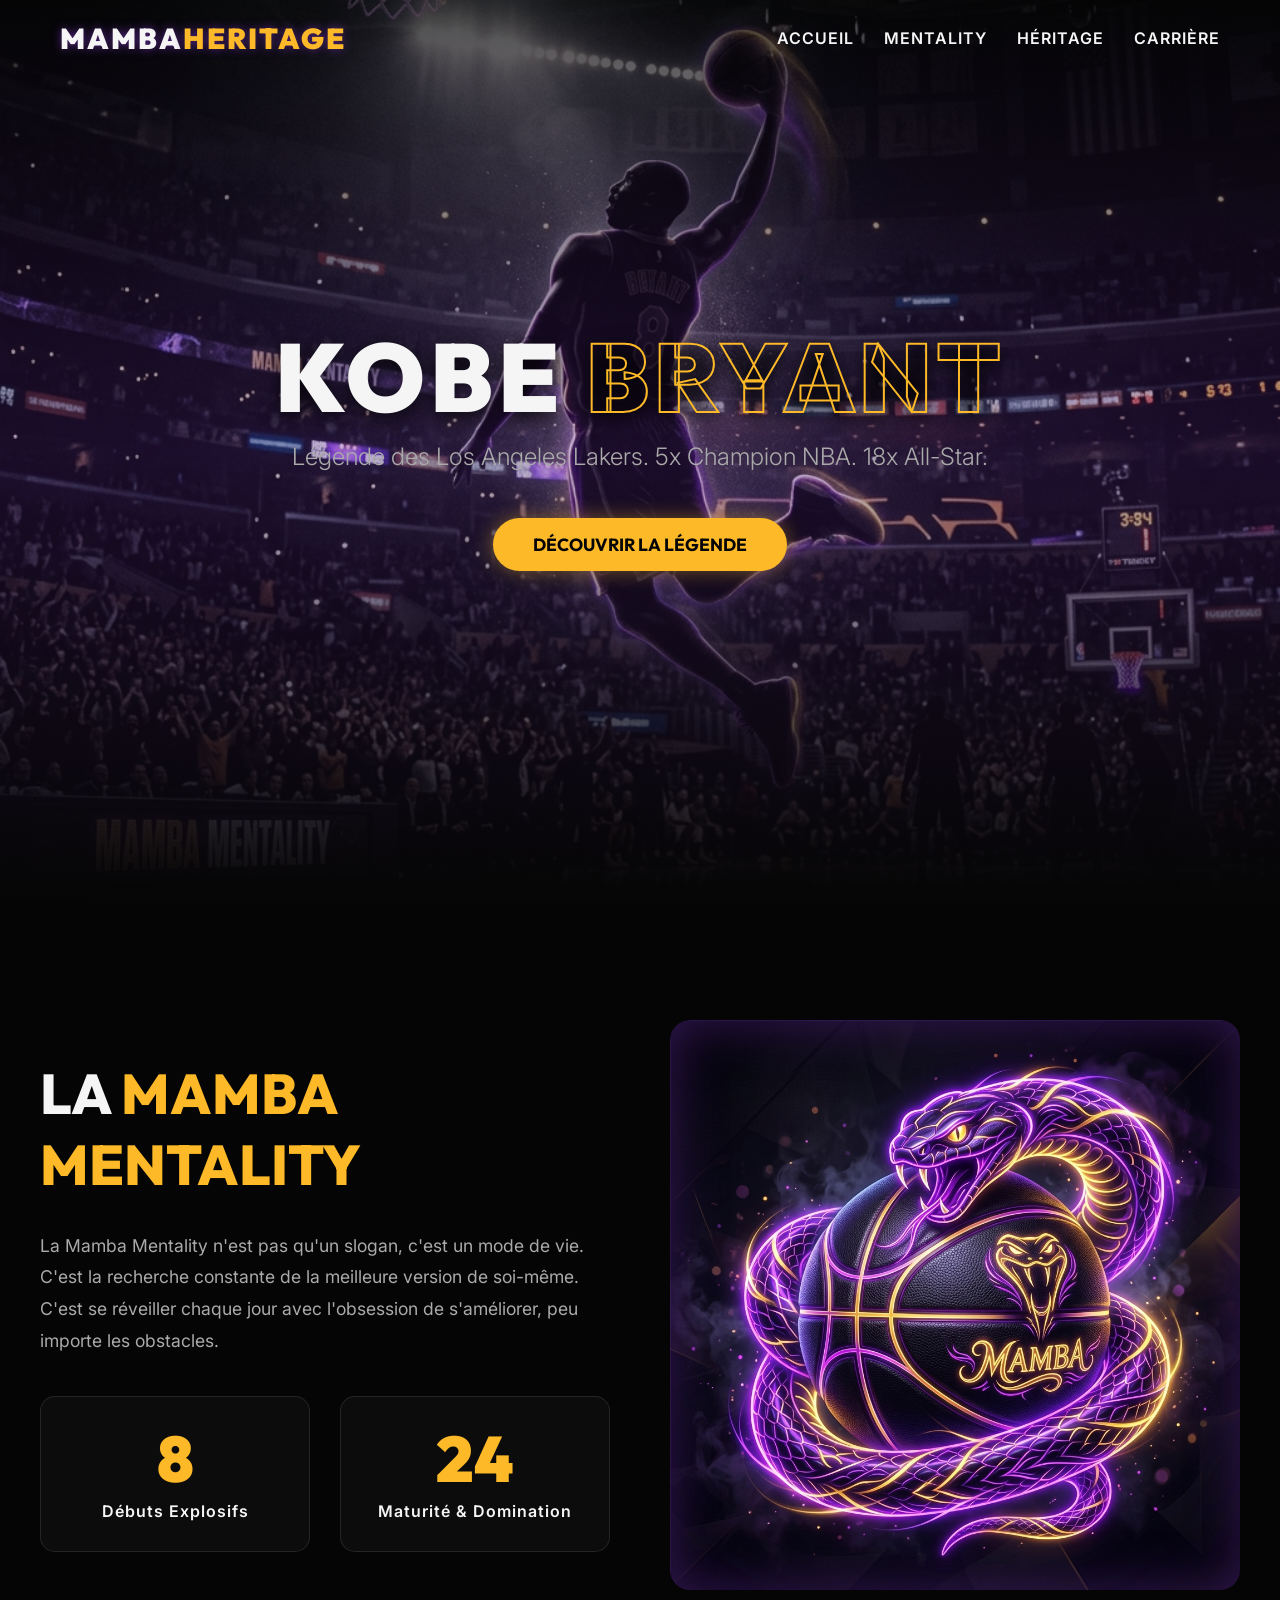
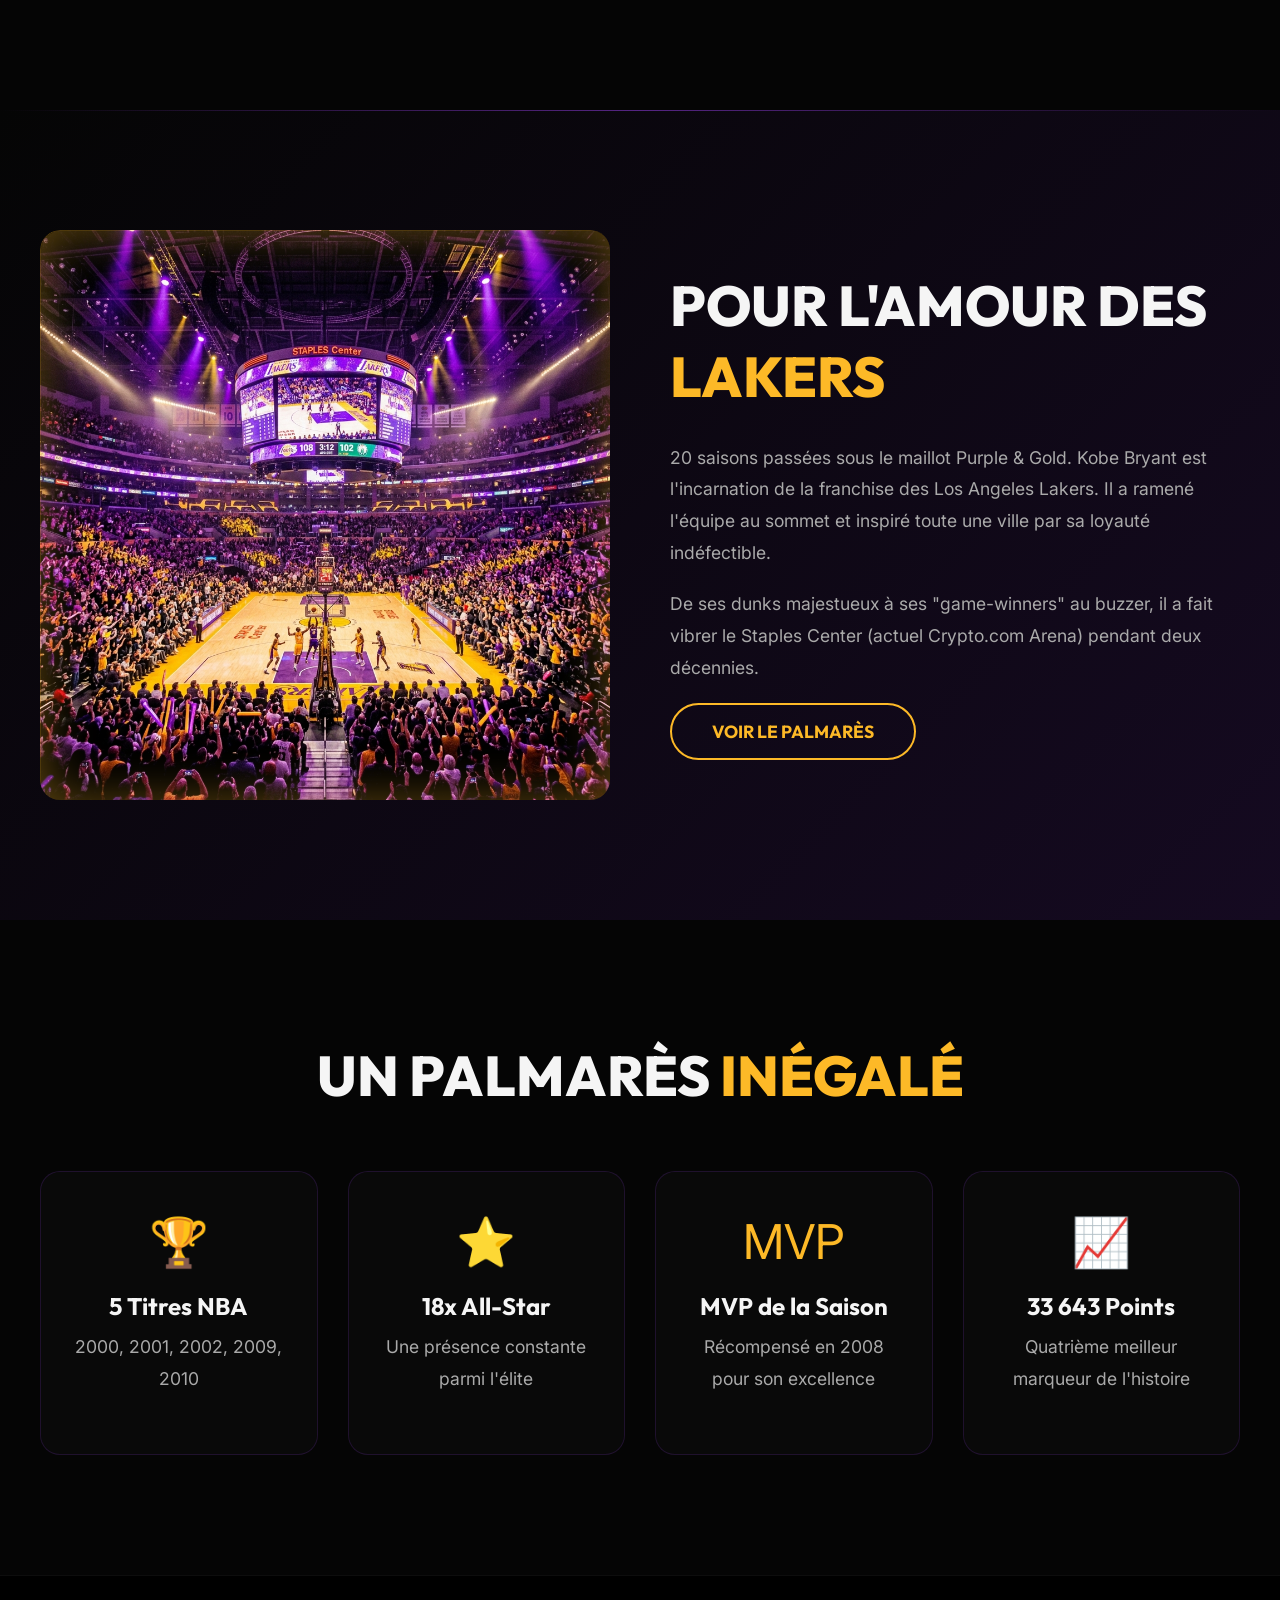
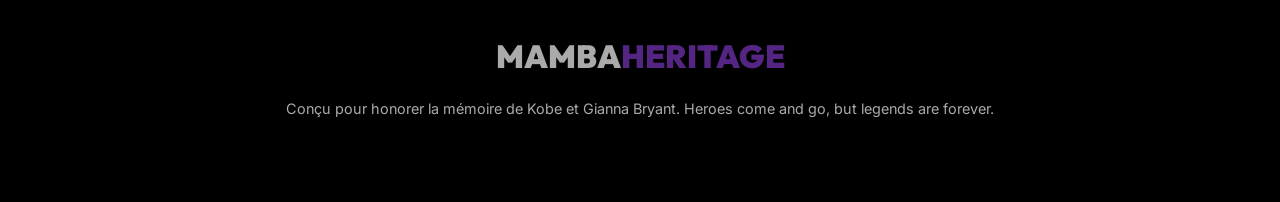
==== index.html @ b490d751 "Add files via upload" ====
<!DOCTYPE html>
<html lang="fr">
<head>
    <meta charset="UTF-8">
    <meta name="viewport" content="width=device-width, initial-scale=1.0">
    <title>Kobe Bryant | The Black Mamba | Los Angeles Lakers</title>
    <meta name="description" content="Découvrez l'héritage de Kobe Bryant, légende des Los Angeles Lakers et icône du basketball mondial. Mamba Mentality.">
    <link rel="preconnect" href="https://fonts.googleapis.com">
    <link rel="preconnect" href="https://fonts.gstatic.com" crossorigin>
    <link href="https://fonts.googleapis.com/css2?family=Inter:wght@300;400;600;800&family=Outfit:wght@400;700;900&display=swap" rel="stylesheet">
    <link rel="stylesheet" href="style.css">
</head>
<body>
    <nav id="navbar">
        <div class="nav-container">
            <div class="logo">MAMBA<span>HERITAGE</span></div>
            <ul class="nav-links">
                <li><a href="#hero">Accueil</a></li>
                <li><a href="#mentality">Mentality</a></li>
                <li><a href="#legacy">Héritage</a></li>
                <li><a href="#career">Carrière</a></li>
            </ul>
        </div>
    </nav>

    <header id="hero">
        <div class="hero-bg"></div>
        <div class="hero-content fade-in-element">
            <h1>KOBE <span>BRYANT</span></h1>
            <p class="subtitle">Légende des Los Angeles Lakers. 5x Champion NBA. 18x All-Star.</p>
            <a href="#mentality" class="btn-primary">Découvrir la légende</a>
        </div>
    </header>

    <section id="mentality" class="section dark-section">
        <div class="container mentality-layout">
            <div class="mentality-text fade-in-element">
                <h2>LA <span>MAMBA MENTALITY</span></h2>
                <p>La Mamba Mentality n'est pas qu'un slogan, c'est un mode de vie. C'est la recherche constante de la meilleure version de soi-même. C'est se réveiller chaque jour avec l'obsession de s'améliorer, peu importe les obstacles.</p>
                <div class="stats-grid">
                    <div class="stat-card">
                        <span class="stat-num">8</span>
                        <span class="stat-label">Débuts Explosifs</span>
                    </div>
                    <div class="stat-card">
                        <span class="stat-num">24</span>
                        <span class="stat-label">Maturité & Domination</span>
                    </div>
                </div>
            </div>
            <div class="mentality-image fade-in-element">
                <div class="img-wrapper glow-effect">
                    <img src="snake.png" alt="Mamba Snake Artwork" />
                </div>
            </div>
        </div>
    </section>

    <section id="legacy" class="section lakers-section">
        <div class="container legacy-layout">
            <div class="legacy-image fade-in-element">
                <div class="img-wrapper glow-effect-lakers">
                    <img src="arena.png" alt="Lakers Arena" />
                </div>
            </div>
            <div class="legacy-text fade-in-element">
                <h2>POUR L'AMOUR DES <span>LAKERS</span></h2>
                <p>20 saisons passées sous le maillot Purple & Gold. Kobe Bryant est l'incarnation de la franchise des Los Angeles Lakers. Il a ramené l'équipe au sommet et inspiré toute une ville par sa loyauté indéfectible.</p>
                <p>De ses dunks majestueux à ses "game-winners" au buzzer, il a fait vibrer le Staples Center (actuel Crypto.com Arena) pendant deux décennies.</p>
                <a href="#career" class="btn-secondary">Voir le palmarès</a>
            </div>
        </div>
    </section>

    <section id="career" class="section dark-section">
        <div class="container text-center fade-in-element">
            <h2>UN PALMARÈS <span>INÉGALÉ</span></h2>
            <div class="achievements-grid">
                <div class="achievement-card">
                    <div class="icon">🏆</div>
                    <h3>5 Titres NBA</h3>
                    <p>2000, 2001, 2002, 2009, 2010</p>
                </div>
                <div class="achievement-card">
                    <div class="icon">⭐</div>
                    <h3>18x All-Star</h3>
                    <p>Une présence constante parmi l'élite</p>
                </div>
                <div class="achievement-card">
                    <div class="icon">MVP</div>
                    <h3>MVP de la Saison</h3>
                    <p>Récompensé en 2008 pour son excellence</p>
                </div>
                <div class="achievement-card">
                    <div class="icon">📈</div>
                    <h3>33 643 Points</h3>
                    <p>Quatrième meilleur marqueur de l'histoire</p>
                </div>
            </div>
        </div>
    </section>

    <footer>
        <div class="container footer-content fade-in-element">
            <div class="footer-logo">MAMBA<span>HERITAGE</span></div>
            <p>Conçu pour honorer la mémoire de Kobe et Gianna Bryant. Heroes come and go, but legends are forever.</p>
        </div>
    </footer>

    <script src="script.js"></script>
</body>
</html>
---- style.css ----
:root {
    --lakers-purple: #552583;
    --lakers-purple-glow: rgba(85, 37, 131, 0.6);
    --lakers-gold: #FDB927;
    --lakers-gold-glow: rgba(253, 185, 39, 0.4);
    --dark-bg: #0a0a0a;
    --darker-bg: #050505;
    --text-light: #f5f5f5;
    --text-muted: #aaaaaa;
    --font-main: 'Inter', sans-serif;
    --font-heading: 'Outfit', sans-serif;
}

* {
    margin: 0;
    padding: 0;
    box-sizing: border-box;
}

html {
    scroll-behavior: smooth;
    background-color: var(--darker-bg);
    color: var(--text-light);
    font-family: var(--font-main);
}

body {
    overflow-x: hidden;
}

/* NAVBAR */
#navbar {
    position: fixed;
    top: 0;
    width: 100%;
    z-index: 1000;
    background: transparent;
    transition: all 0.4s ease;
    padding: 20px 0;
}

#navbar.scrolled {
    background: rgba(10, 10, 10, 0.95);
    backdrop-filter: blur(10px);
    padding: 15px 0;
    box-shadow: 0 4px 30px rgba(0, 0, 0, 0.5);
    border-bottom: 1px solid rgba(85, 37, 131, 0.3);
}

.nav-container {
    max-width: 1200px;
    margin: 0 auto;
    display: flex;
    justify-content: space-between;
    align-items: center;
    padding: 0 20px;
}

.logo {
    font-family: var(--font-heading);
    font-size: 1.8rem;
    font-weight: 900;
    letter-spacing: 2px;
    color: var(--text-light);
    text-shadow: 0 0 10px var(--lakers-purple);
}

.logo span {
    color: var(--lakers-gold);
}

.nav-links {
    display: flex;
    list-style: none;
    gap: 30px;
}

.nav-links li a {
    color: var(--text-light);
    text-decoration: none;
    font-weight: 600;
    font-size: 1rem;
    letter-spacing: 1px;
    text-transform: uppercase;
    position: relative;
    padding-bottom: 5px;
    transition: color 0.3s ease;
}

.nav-links li a::after {
    content: '';
    position: absolute;
    width: 0;
    height: 2px;
    background: var(--lakers-gold);
    bottom: 0;
    left: 0;
    transition: width 0.3s ease;
}

.nav-links li a:hover {
    color: var(--lakers-gold);
}

.nav-links li a:hover::after {
    width: 100%;
}

/* HERO SECTION */
#hero {
    position: relative;
    height: 100vh;
    display: flex;
    align-items: center;
    justify-content: center;
    overflow: hidden;
}

.hero-bg {
    position: absolute;
    top: 0;
    left: 0;
    width: 100%;
    height: 100%;
    background: url('hero-kobe.png') no-repeat center center / cover;
    z-index: 1;
}

.hero-bg::after {
    content: '';
    position: absolute;
    top: 0;
    left: 0;
    width: 100%;
    height: 100%;
    background: linear-gradient(to bottom, rgba(5,5,5,0.7) 0%, rgba(85,37,131,0.3) 50%, rgba(5,5,5,1) 100%);
    z-index: 2;
}

.hero-content {
    position: relative;
    z-index: 10;
    text-align: center;
    padding: 0 20px;
    max-width: 800px;
}

.hero-content h1 {
    font-family: var(--font-heading);
    font-size: 6rem;
    font-weight: 900;
    line-height: 1;
    margin-bottom: 10px;
    text-transform: uppercase;
    letter-spacing: 5px;
    text-shadow: 0 5px 20px rgba(0,0,0,0.8);
}

.hero-content h1 span {
    color: transparent;
    -webkit-text-stroke: 2px var(--lakers-gold);
}

.hero-content .subtitle {
    font-size: 1.5rem;
    color: var(--text-muted);
    margin-bottom: 40px;
    font-weight: 300;
}

.btn-primary, .btn-secondary {
    display: inline-block;
    padding: 15px 40px;
    font-family: var(--font-heading);
    font-size: 1.1rem;
    font-weight: 700;
    text-transform: uppercase;
    text-decoration: none;
    border-radius: 50px;
    transition: all 0.3s ease;
    cursor: pointer;
}

.btn-primary {
    background: var(--lakers-gold);
    color: var(--darker-bg);
    box-shadow: 0 0 20px var(--lakers-gold-glow);
}

.btn-primary:hover {
    transform: translateY(-3px) scale(1.05);
    background: #FFC947;
    box-shadow: 0 10px 30px var(--lakers-gold-glow);
}

.btn-secondary {
    background: transparent;
    color: var(--lakers-gold);
    border: 2px solid var(--lakers-gold);
}

.btn-secondary:hover {
    background: var(--lakers-gold);
    color: var(--darker-bg);
    box-shadow: 0 5px 20px var(--lakers-gold-glow);
}

/* GENERAL SECTIONS */
.section {
    padding: 120px 20px;
}

.dark-section {
    background-color: var(--darker-bg);
}

.lakers-section {
    background: linear-gradient(135deg, var(--darker-bg) 0%, #150a21 100%);
    position: relative;
}

.lakers-section::before {
    content: '';
    position: absolute;
    top: 0;
    left: 0;
    width: 100%;
    height: 1px;
    background: linear-gradient(90deg, transparent, var(--lakers-purple), transparent);
}

.container {
    max-width: 1200px;
    margin: 0 auto;
}

.text-center {
    text-align: center;
}

h2 {
    font-family: var(--font-heading);
    font-size: 3.5rem;
    font-weight: 800;
    margin-bottom: 30px;
    text-transform: uppercase;
}

h2 span {
    color: var(--lakers-gold);
}

p {
    font-size: 1.1rem;
    line-height: 1.8;
    color: var(--text-muted);
    margin-bottom: 20px;
}

/* LAYOUTS */
.mentality-layout, .legacy-layout {
    display: flex;
    align-items: center;
    gap: 60px;
}

.mentality-text, .legacy-text {
    flex: 1;
}

.mentality-image, .legacy-image {
    flex: 1;
}

.img-wrapper {
    position: relative;
    border-radius: 20px;
    overflow: hidden;
}

.img-wrapper img {
    width: 100%;
    height: auto;
    border-radius: 20px;
    display: block;
    transition: transform 0.6s ease;
}

.img-wrapper:hover img {
    transform: scale(1.05);
}

.glow-effect::after {
    content: '';
    position: absolute;
    top: 0;
    left: 0;
    width: 100%;
    height: 100%;
    box-shadow: inset 0 0 50px var(--lakers-purple-glow);
    border: 1px solid rgba(85, 37, 131, 0.5);
    border-radius: 20px;
    pointer-events: none;
}

.glow-effect-lakers::after {
    content: '';
    position: absolute;
    top: 0;
    left: 0;
    width: 100%;
    height: 100%;
    box-shadow: inset 0 0 50px var(--lakers-gold-glow);
    border: 1px solid rgba(253, 185, 39, 0.3);
    border-radius: 20px;
    pointer-events: none;
}

/* STATS GRID */
.stats-grid {
    display: flex;
    gap: 30px;
    margin-top: 40px;
}

.stat-card {
    background: rgba(255, 255, 255, 0.03);
    border: 1px solid rgba(255, 255, 255, 0.1);
    padding: 30px;
    border-radius: 15px;
    text-align: center;
    flex: 1;
    transition: all 0.3s ease;
    position: relative;
    overflow: hidden;
}

.stat-card::before {
    content: '';
    position: absolute;
    top: -50%;
    left: -50%;
    width: 200%;
    height: 200%;
    background: radial-gradient(circle, var(--lakers-purple-glow) 0%, transparent 70%);
    opacity: 0;
    transition: opacity 0.4s ease;
    z-index: 1;
}

.stat-card:hover {
    transform: translateY(-10px);
    border-color: var(--lakers-purple);
}

.stat-card:hover::before {
    opacity: 1;
}

.stat-card .stat-num {
    display: block;
    font-family: var(--font-heading);
    font-size: 4rem;
    font-weight: 900;
    color: var(--lakers-gold);
    line-height: 1;
    margin-bottom: 10px;
    position: relative;
    z-index: 2;
}

.stat-card .stat-label {
    position: relative;
    z-index: 2;
    font-weight: 600;
    color: var(--text-light);
    letter-spacing: 1px;
}

/* ACHIEVEMENTS */
.achievements-grid {
    display: grid;
    grid-template-columns: repeat(auto-fit, minmax(250px, 1fr));
    gap: 30px;
    margin-top: 60px;
}

.achievement-card {
    background: rgba(10, 10, 10, 0.8);
    border: 1px solid rgba(85, 37, 131, 0.3);
    padding: 40px 30px;
    border-radius: 20px;
    text-align: center;
    transition: all 0.4s ease;
}

.achievement-card:hover {
    transform: translateY(-10px);
    background: rgba(85, 37, 131, 0.1);
    border-color: var(--lakers-gold);
    box-shadow: 0 10px 30px rgba(85, 37, 131, 0.4);
}

.achievement-card .icon {
    font-size: 3rem;
    margin-bottom: 20px;
    color: var(--lakers-gold);
}

.achievement-card h3 {
    font-family: var(--font-heading);
    font-size: 1.5rem;
    margin-bottom: 10px;
    color: var(--text-light);
}

/* FOOTER */
footer {
    background: #000;
    padding: 60px 20px;
    text-align: center;
    border-top: 1px solid rgba(255, 255, 255, 0.05);
}

.footer-content p {
    margin-top: 20px;
    font-size: 0.9rem;
}

.footer-logo {
    font-family: var(--font-heading);
    font-size: 2rem;
    font-weight: 900;
    color: var(--text-muted);
}

.footer-logo span {
    color: var(--lakers-purple);
}

/* ANIMATIONS */
.fade-in-element {
    opacity: 0;
    transform: translateY(40px);
    transition: opacity 0.8s ease-out, transform 0.8s ease-out;
}

.fade-in-element.visible {
    opacity: 1;
    transform: translateY(0);
}

/* RESPONSIVE */
@media (max-width: 992px) {
    .mentality-layout, .legacy-layout {
        flex-direction: column;
    }
    
    .legacy-layout {
        flex-direction: column-reverse; /* Image after text on mobile */
    }

    .hero-content h1 {
        font-size: 4rem;
    }
}

@media (max-width: 768px) {
    .nav-links {
        display: none; /* simple hidden nav for mobile */
    }
    
    .hero-content h1 {
        font-size: 3rem;
    }
    
    h2 {
        font-size: 2.5rem;
    }
}
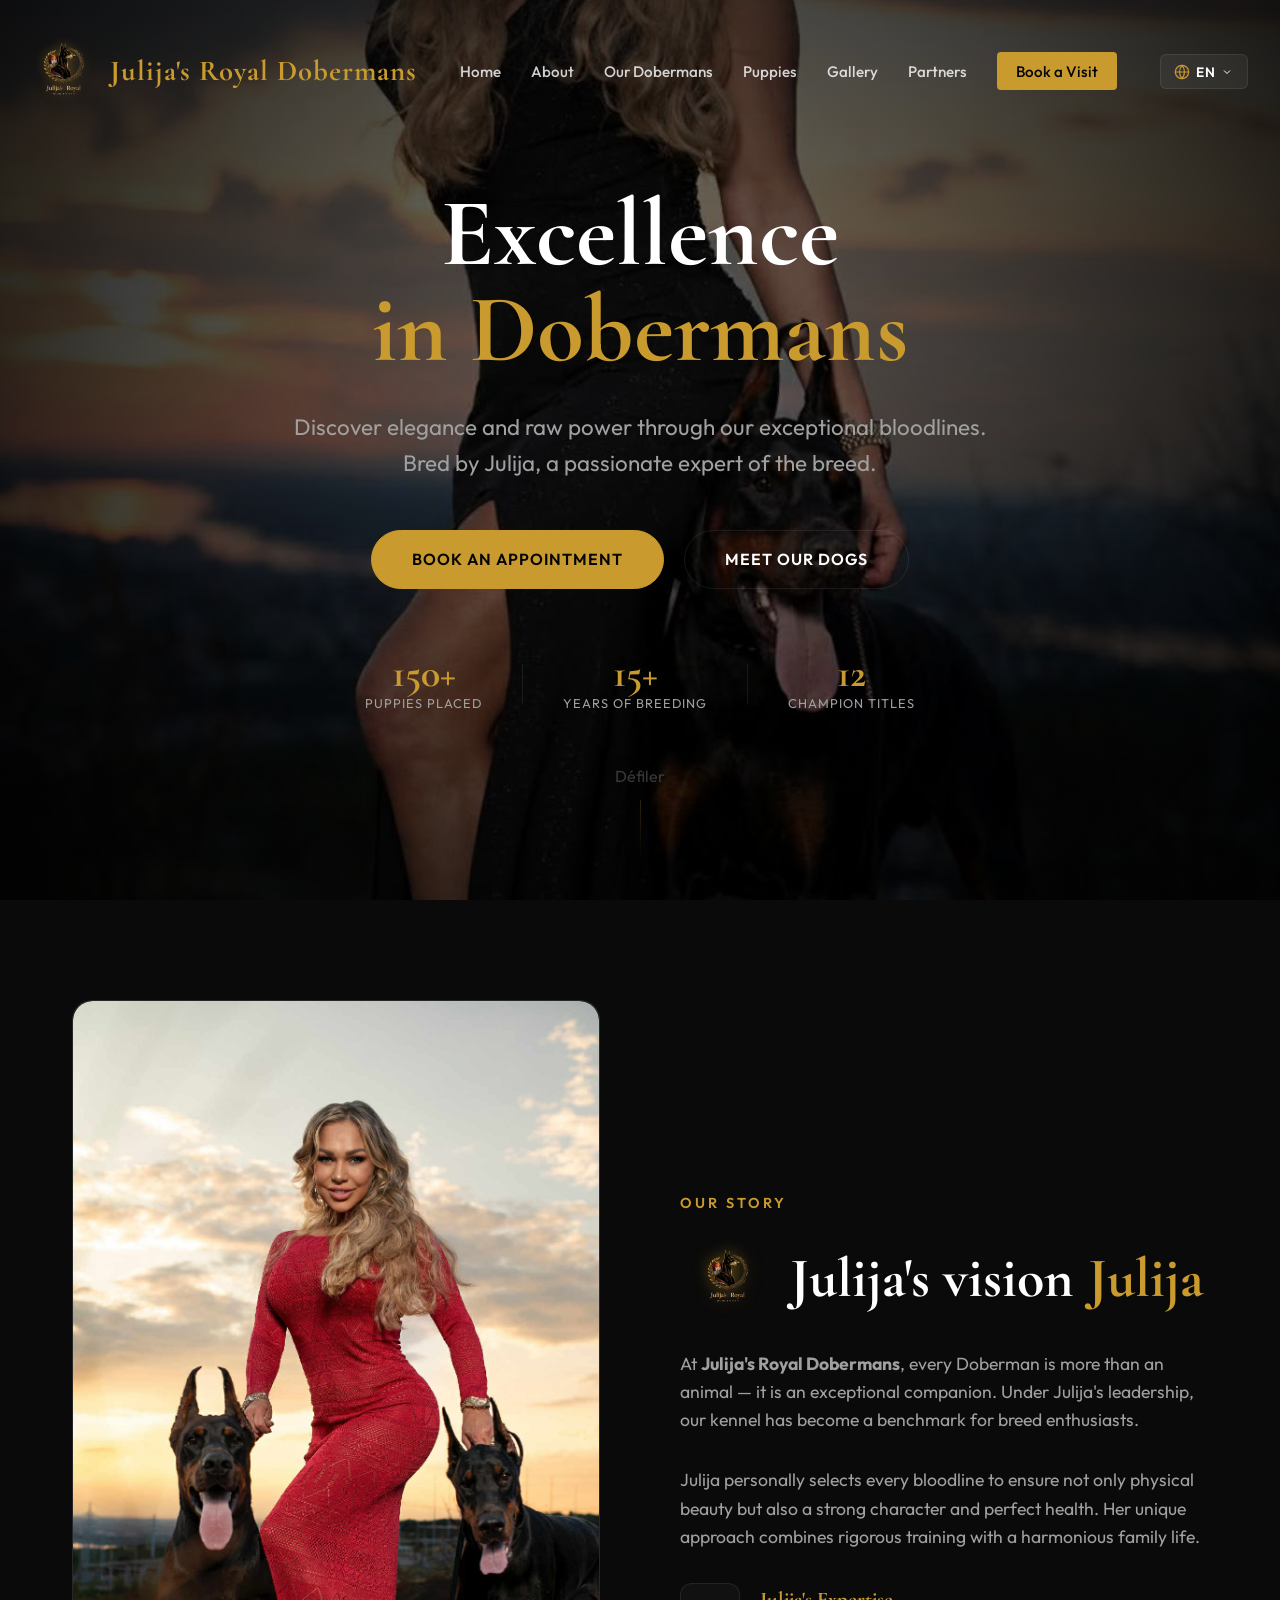
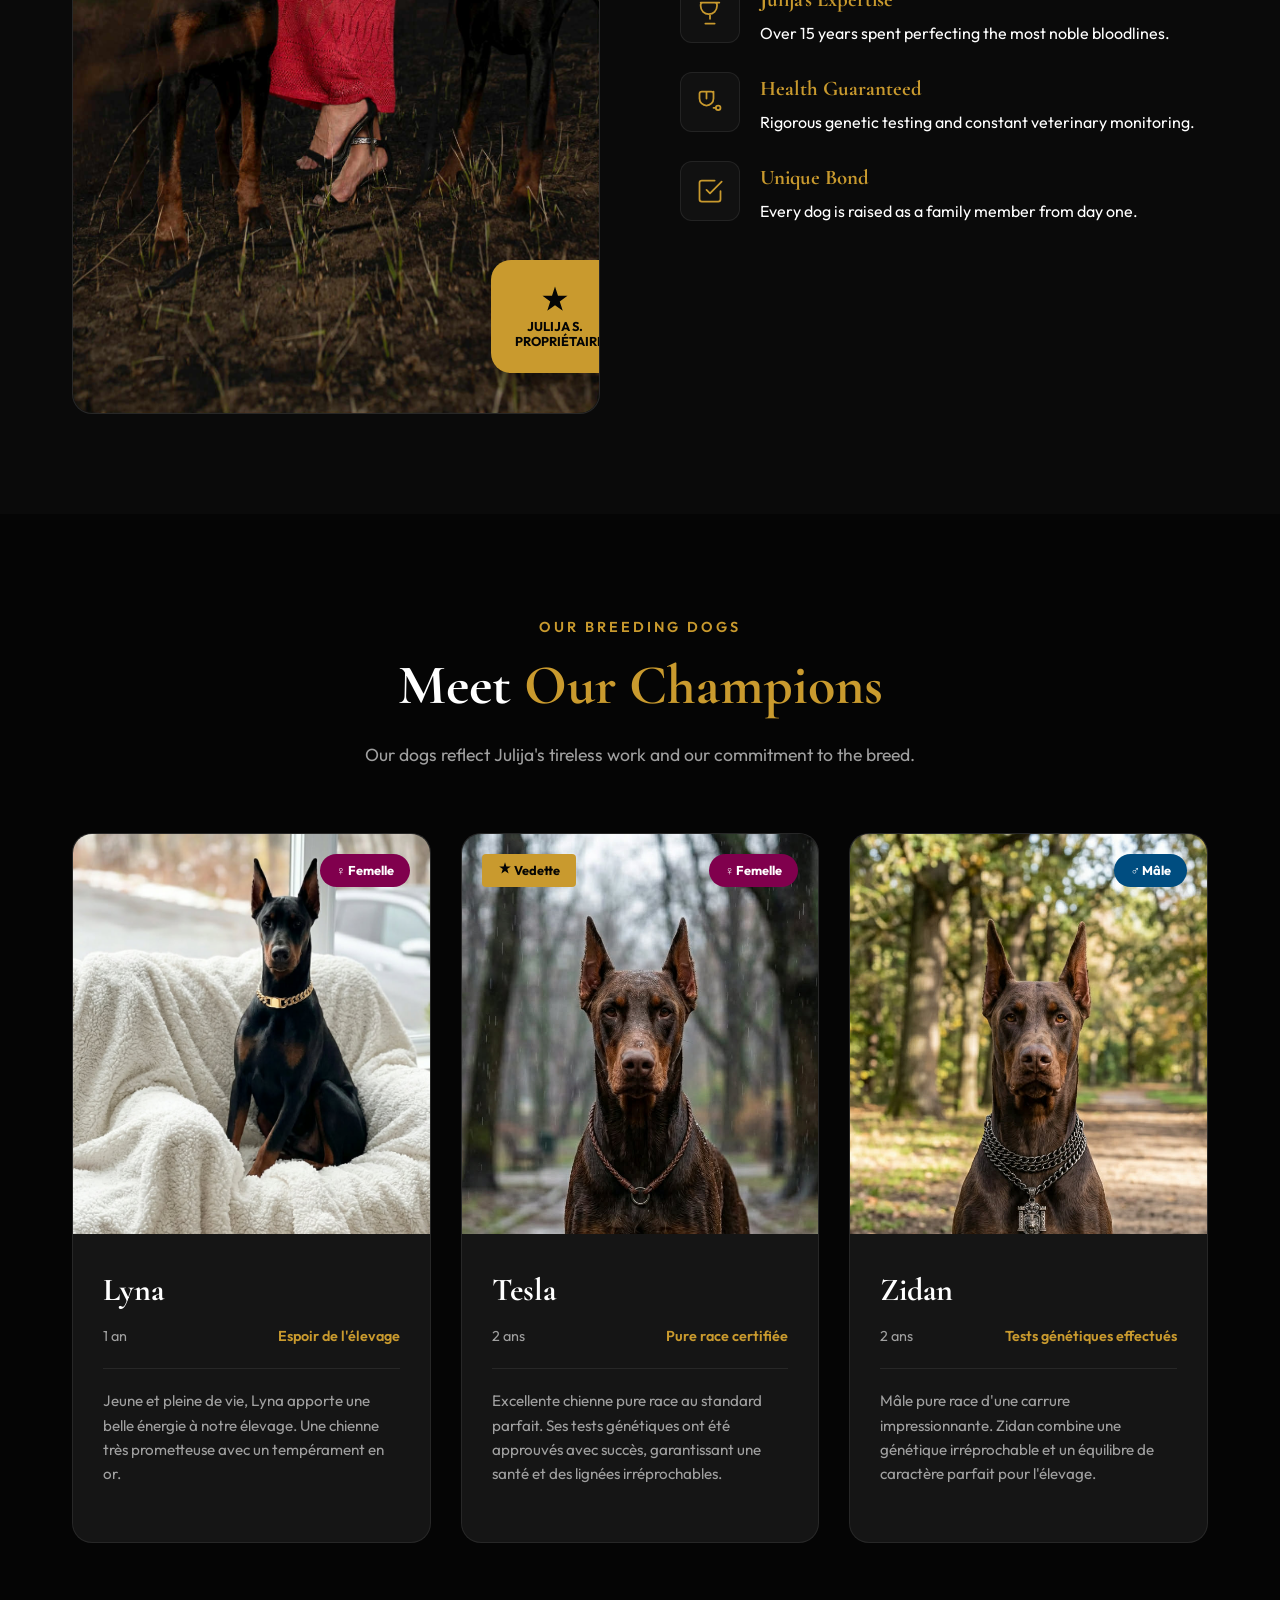
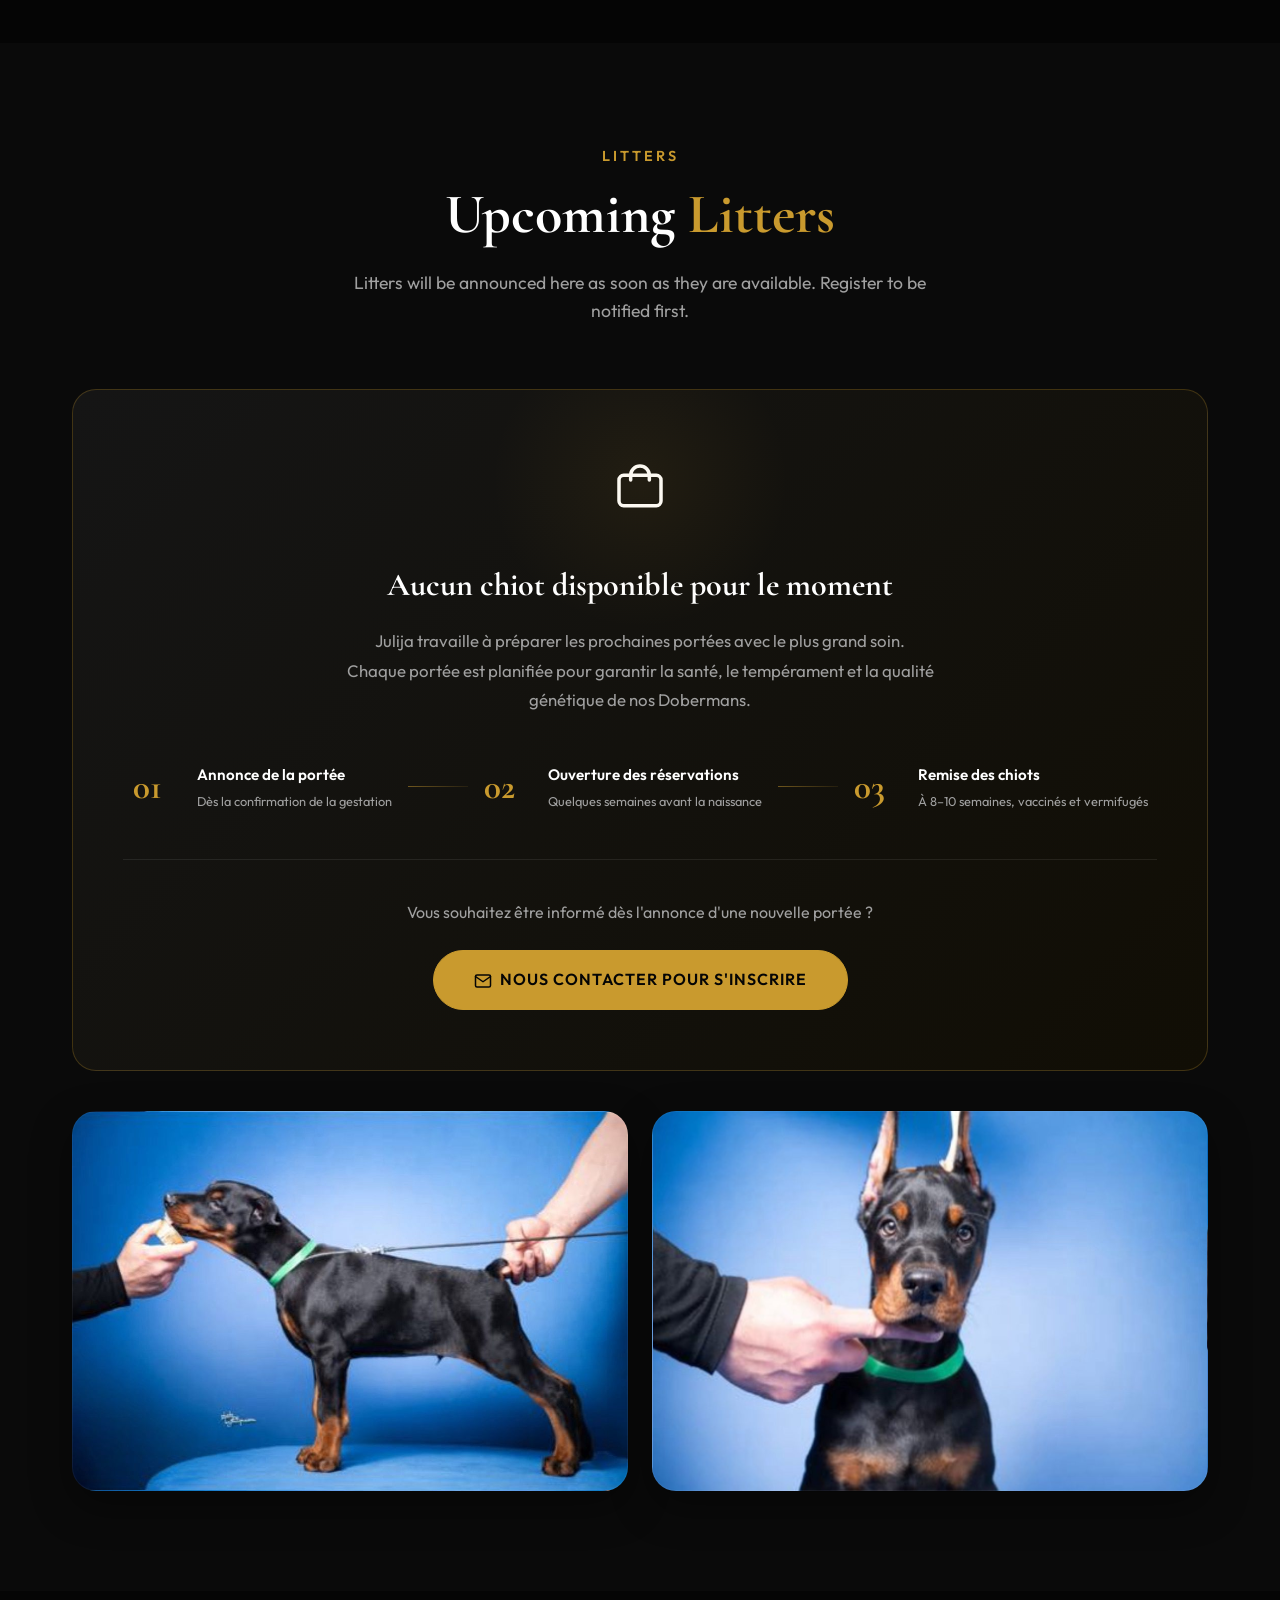
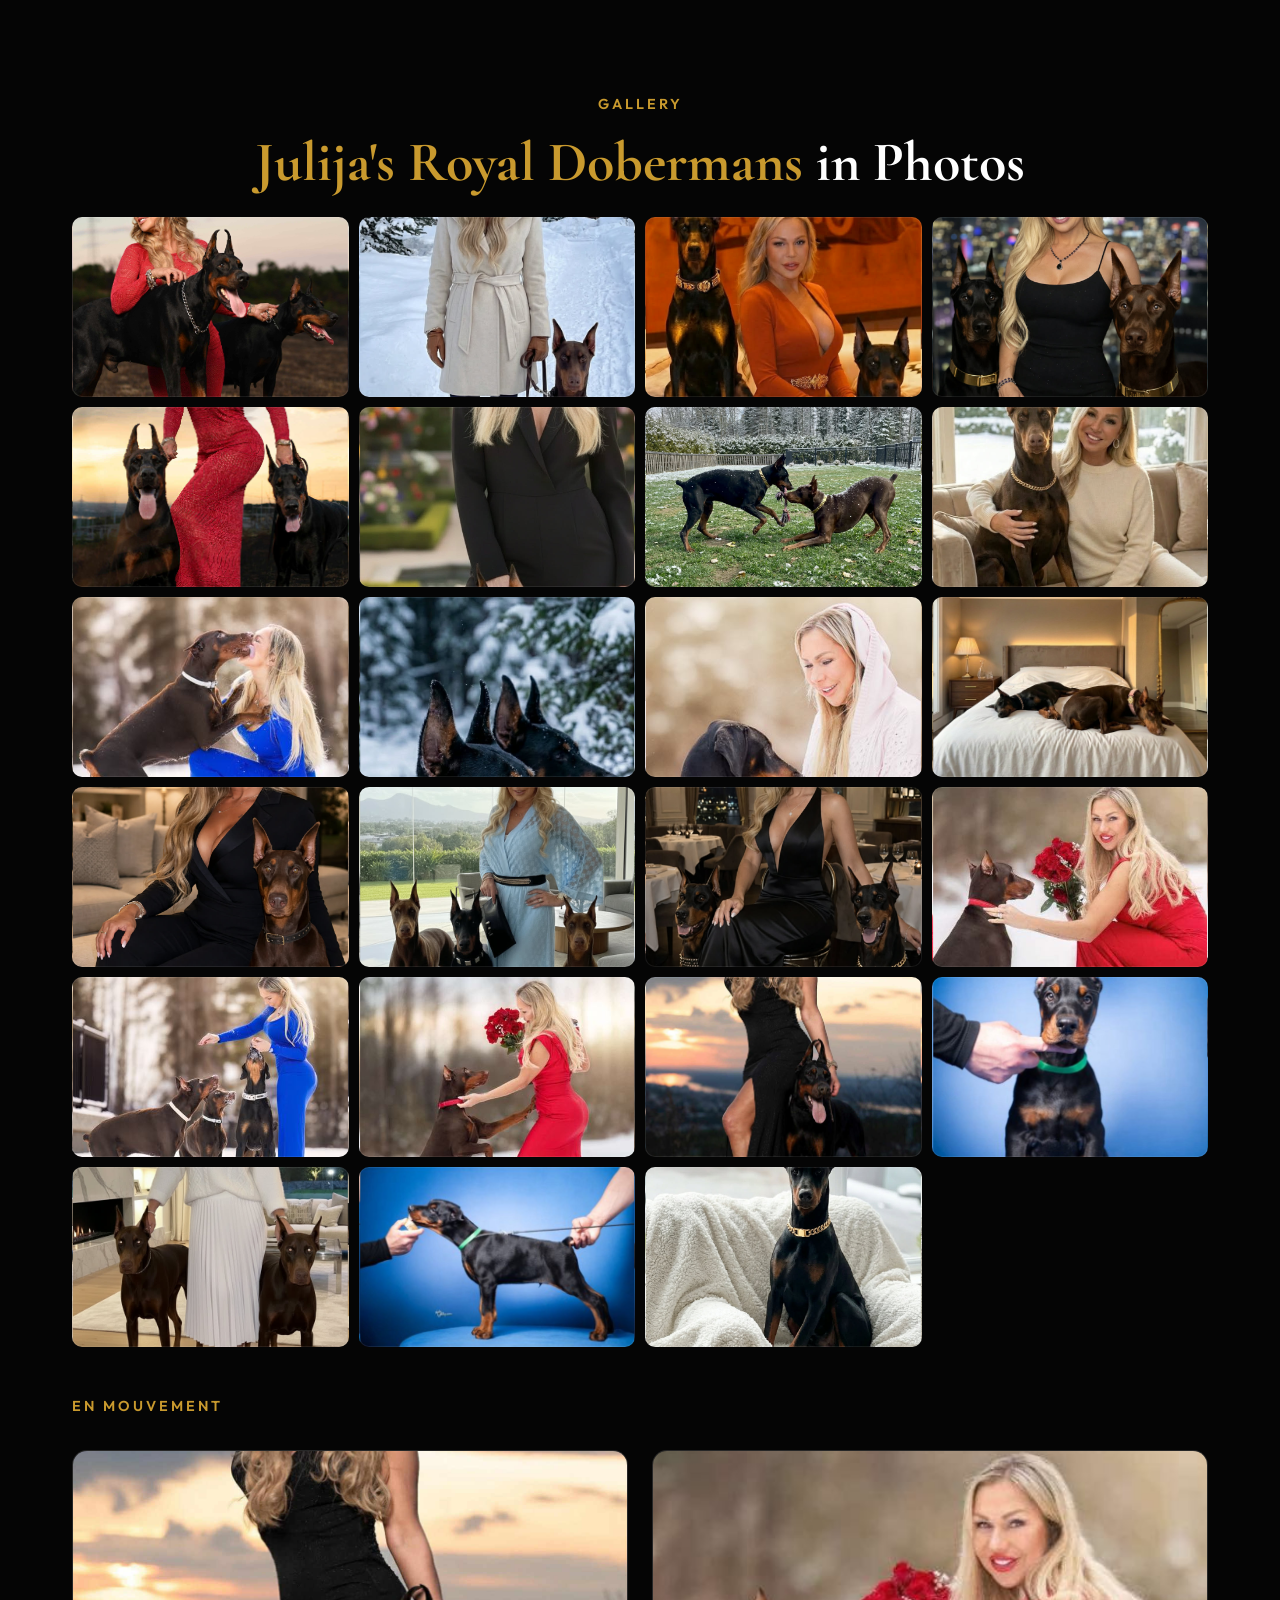
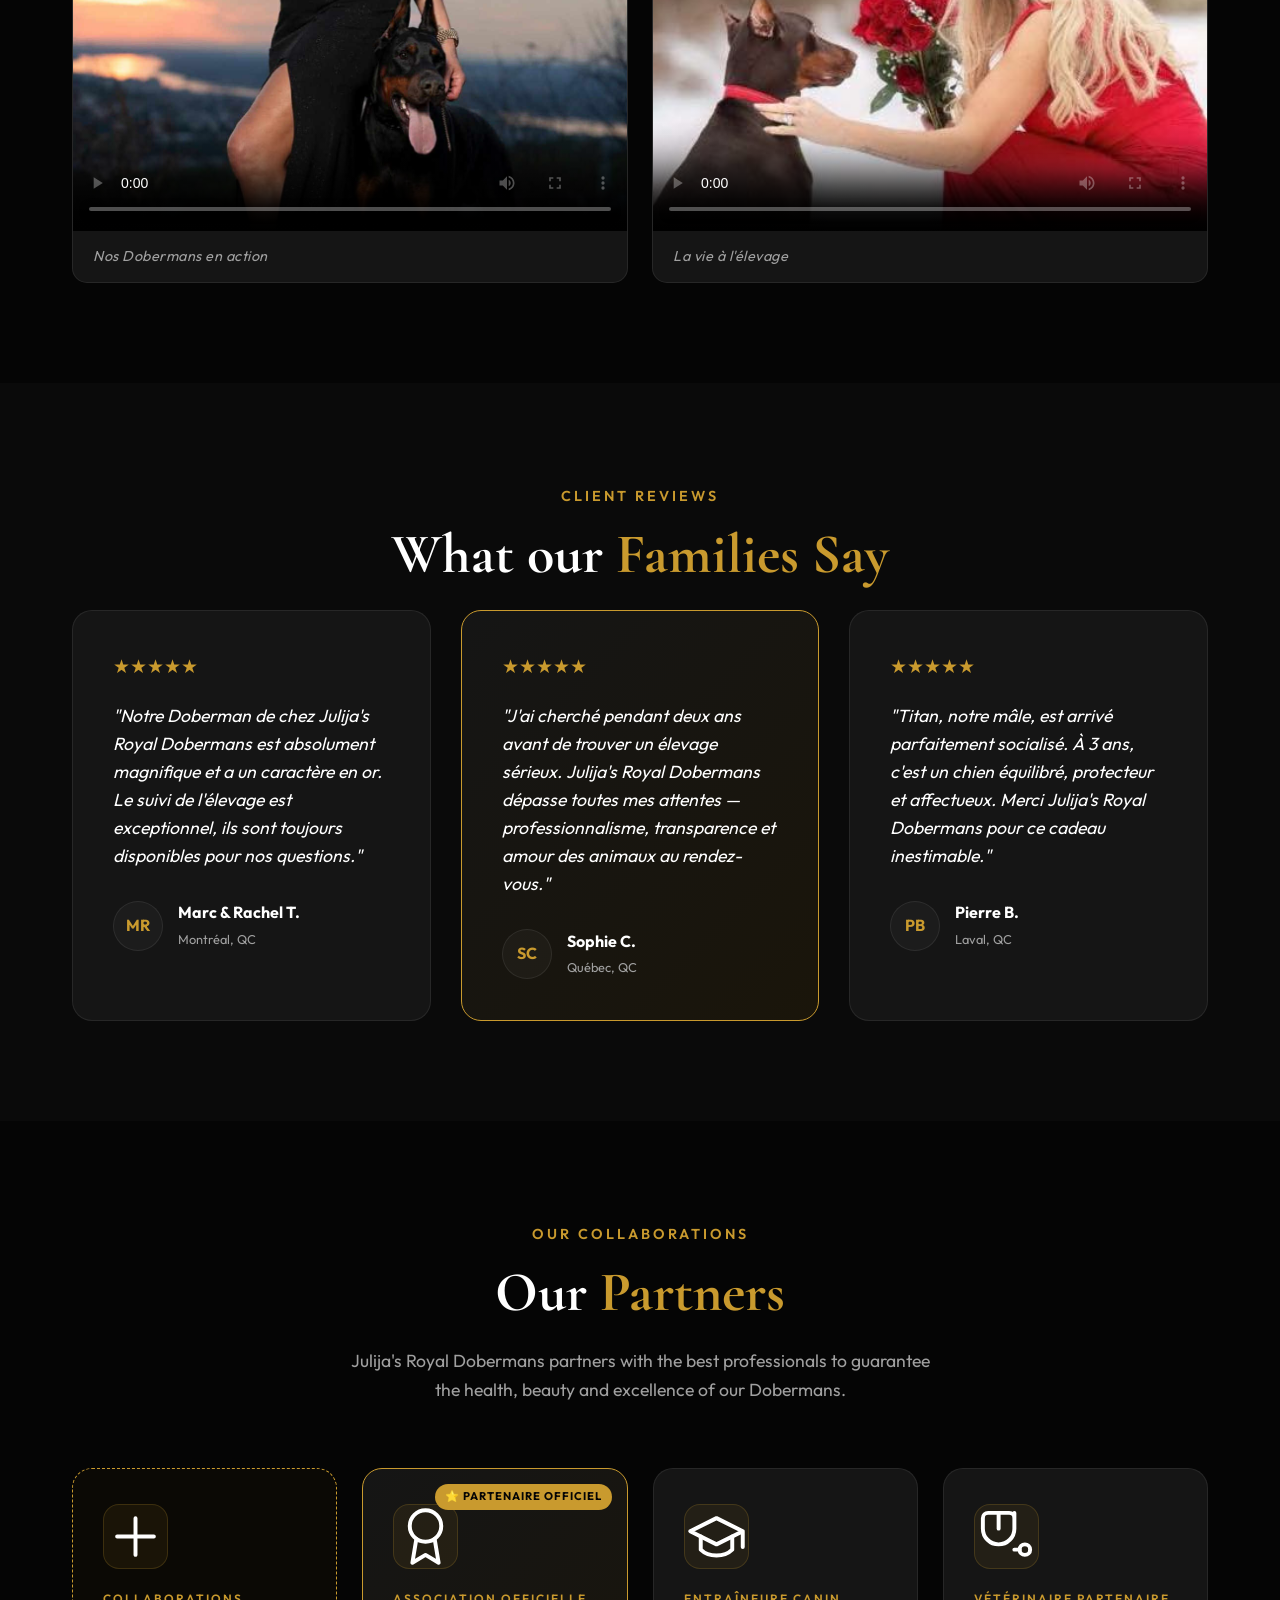
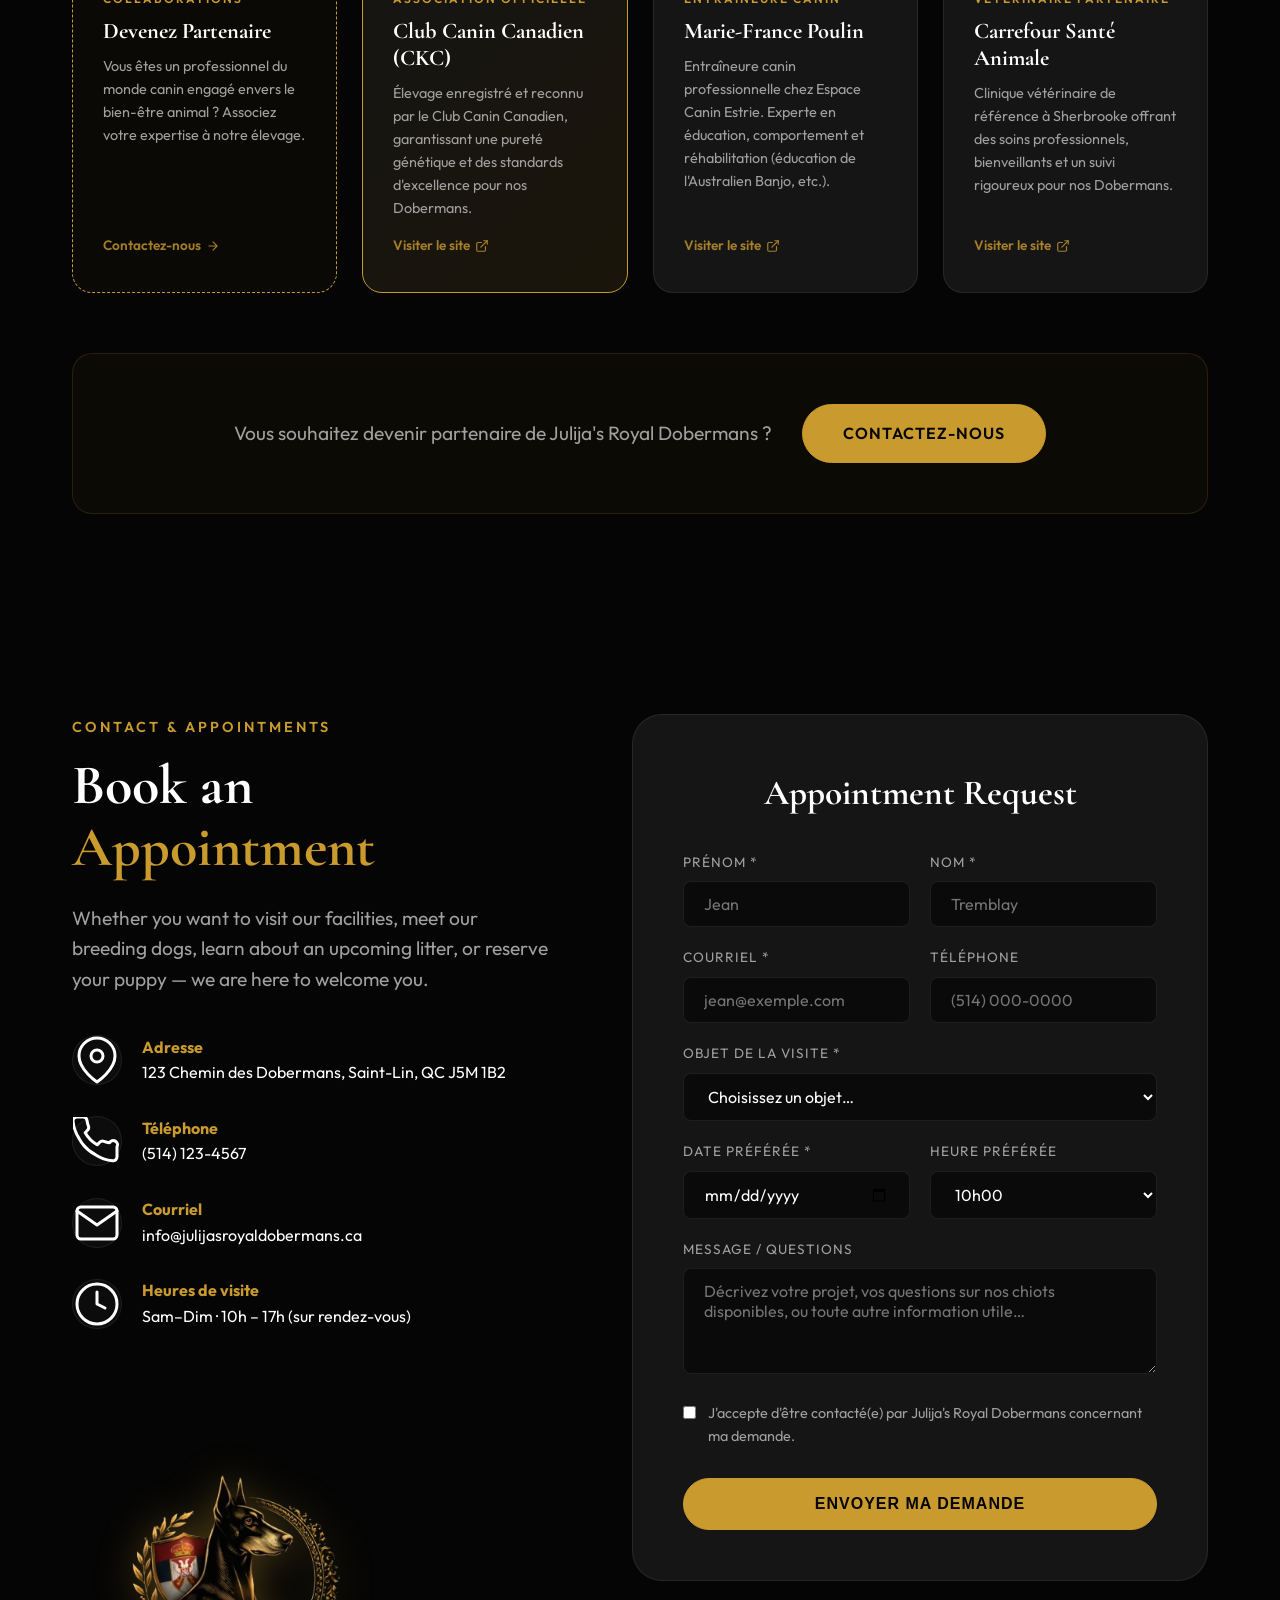
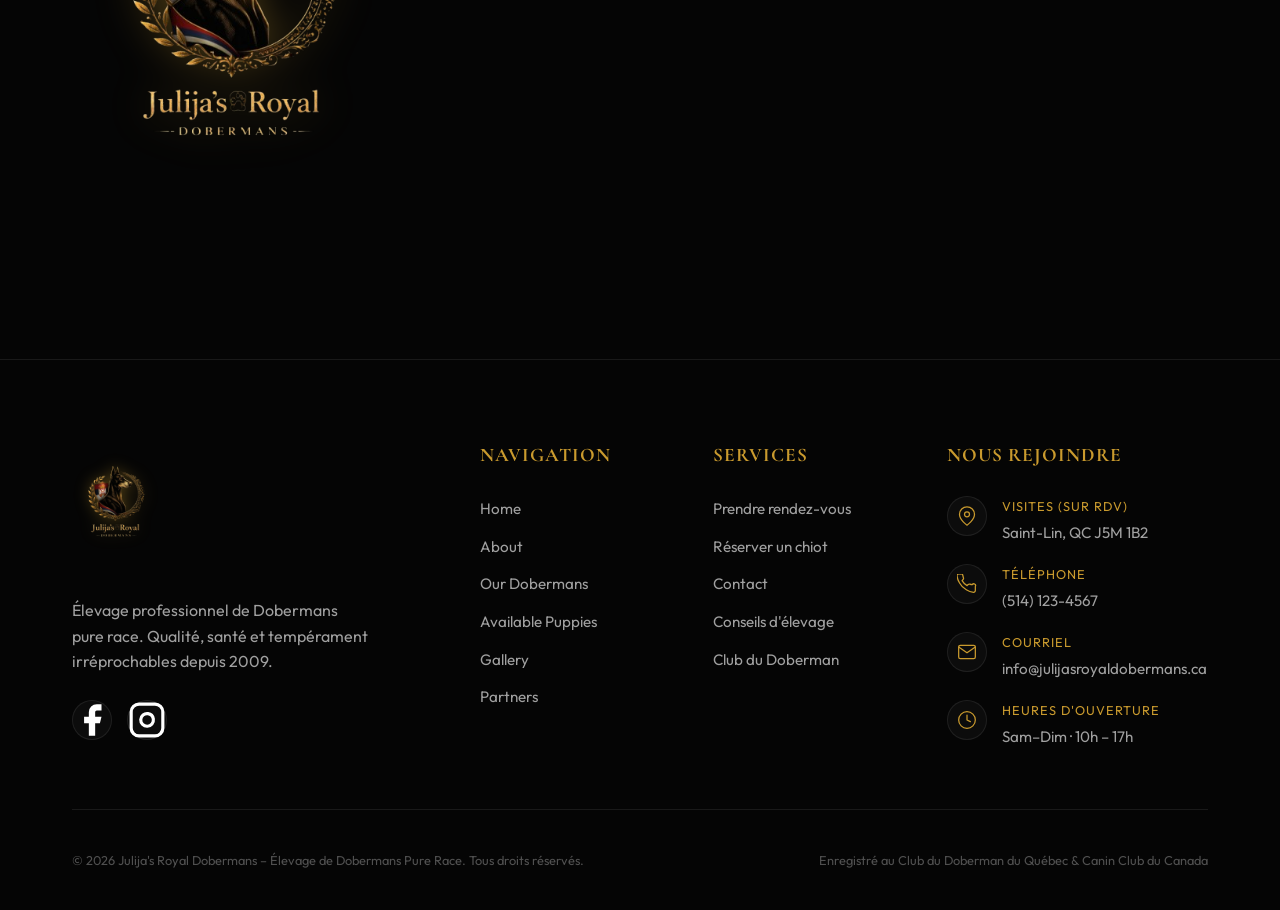
==== commit 8a4a9965: "Add files via upload" ====
--- a/index.html
+++ b/index.html
@@ -1,112 +1,713 @@
-<!DOCTYPE html>
-<html lang="fr">
-<head>
-    <meta charset="UTF-8">
-    <meta name="viewport" content="width=device-width, initial-scale=1.0">
-    <title>Kobe Bryant | The Black Mamba | Los Angeles Lakers</title>
-    <meta name="description" content="Découvrez l'héritage de Kobe Bryant, légende des Los Angeles Lakers et icône du basketball mondial. Mamba Mentality.">
-    <link rel="preconnect" href="https://fonts.googleapis.com">
-    <link rel="preconnect" href="https://fonts.gstatic.com" crossorigin>
-    <link href="https://fonts.googleapis.com/css2?family=Inter:wght@300;400;600;800&family=Outfit:wght@400;700;900&display=swap" rel="stylesheet">
-    <link rel="stylesheet" href="style.css">
-</head>
-<body>
-    <nav id="navbar">
-        <div class="nav-container">
-            <div class="logo">MAMBA<span>HERITAGE</span></div>
-            <ul class="nav-links">
-                <li><a href="#hero">Accueil</a></li>
-                <li><a href="#mentality">Mentality</a></li>
-                <li><a href="#legacy">Héritage</a></li>
-                <li><a href="#career">Carrière</a></li>
-            </ul>
-        </div>
-    </nav>
-
-    <header id="hero">
-        <div class="hero-bg"></div>
-        <div class="hero-content fade-in-element">
-            <h1>KOBE <span>BRYANT</span></h1>
-            <p class="subtitle">Légende des Los Angeles Lakers. 5x Champion NBA. 18x All-Star.</p>
-            <a href="#mentality" class="btn-primary">Découvrir la légende</a>
-        </div>
-    </header>
-
-    <section id="mentality" class="section dark-section">
-        <div class="container mentality-layout">
-            <div class="mentality-text fade-in-element">
-                <h2>LA <span>MAMBA MENTALITY</span></h2>
-                <p>La Mamba Mentality n'est pas qu'un slogan, c'est un mode de vie. C'est la recherche constante de la meilleure version de soi-même. C'est se réveiller chaque jour avec l'obsession de s'améliorer, peu importe les obstacles.</p>
-                <div class="stats-grid">
-                    <div class="stat-card">
-                        <span class="stat-num">8</span>
-                        <span class="stat-label">Débuts Explosifs</span>
-                    </div>
-                    <div class="stat-card">
-                        <span class="stat-num">24</span>
-                        <span class="stat-label">Maturité & Domination</span>
-                    </div>
-                </div>
-            </div>
-            <div class="mentality-image fade-in-element">
-                <div class="img-wrapper glow-effect">
-                    <img src="snake.png" alt="Mamba Snake Artwork" />
-                </div>
-            </div>
-        </div>
-    </section>
-
-    <section id="legacy" class="section lakers-section">
-        <div class="container legacy-layout">
-            <div class="legacy-image fade-in-element">
-                <div class="img-wrapper glow-effect-lakers">
-                    <img src="arena.png" alt="Lakers Arena" />
-                </div>
-            </div>
-            <div class="legacy-text fade-in-element">
-                <h2>POUR L'AMOUR DES <span>LAKERS</span></h2>
-                <p>20 saisons passées sous le maillot Purple & Gold. Kobe Bryant est l'incarnation de la franchise des Los Angeles Lakers. Il a ramené l'équipe au sommet et inspiré toute une ville par sa loyauté indéfectible.</p>
-                <p>De ses dunks majestueux à ses "game-winners" au buzzer, il a fait vibrer le Staples Center (actuel Crypto.com Arena) pendant deux décennies.</p>
-                <a href="#career" class="btn-secondary">Voir le palmarès</a>
-            </div>
-        </div>
-    </section>
-
-    <section id="career" class="section dark-section">
-        <div class="container text-center fade-in-element">
-            <h2>UN PALMARÈS <span>INÉGALÉ</span></h2>
-            <div class="achievements-grid">
-                <div class="achievement-card">
-                    <div class="icon">🏆</div>
-                    <h3>5 Titres NBA</h3>
-                    <p>2000, 2001, 2002, 2009, 2010</p>
-                </div>
-                <div class="achievement-card">
-                    <div class="icon">⭐</div>
-                    <h3>18x All-Star</h3>
-                    <p>Une présence constante parmi l'élite</p>
-                </div>
-                <div class="achievement-card">
-                    <div class="icon">MVP</div>
-                    <h3>MVP de la Saison</h3>
-                    <p>Récompensé en 2008 pour son excellence</p>
-                </div>
-                <div class="achievement-card">
-                    <div class="icon">📈</div>
-                    <h3>33 643 Points</h3>
-                    <p>Quatrième meilleur marqueur de l'histoire</p>
-                </div>
-            </div>
-        </div>
-    </section>
-
-    <footer>
-        <div class="container footer-content fade-in-element">
-            <div class="footer-logo">MAMBA<span>HERITAGE</span></div>
-            <p>Conçu pour honorer la mémoire de Kobe et Gianna Bryant. Heroes come and go, but legends are forever.</p>
-        </div>
-    </footer>
-
-    <script src="script.js"></script>
-</body>
-</html>
+<!DOCTYPE html>
+<html lang="fr">
+
+<head>
+    <meta charset="UTF-8" />
+    <meta name="viewport" content="width=device-width, initial-scale=1.0" />
+    
+    <!-- === SEO OPTIMISATION === -->
+    <title>Julija's Royal Dobermans – Élevage de Dobermans Pure Race au Québec</title>
+    <meta name="description" content="Julija's Royal Dobermans – Élevage professionnel de Dobermans pure race au Québec (Laurentides). Chiots d'exception, lignées championnes, santé garantie. Prenez rendez-vous !" />
+    <meta name="keywords" content="élevage doberman québec, doberman pure race, chiots doberman europe, éleveur doberman montréal, doberman saint-lin, chien de garde, chiots à vendre" />
+    <meta name="author" content="Julija's Royal Dobermans" />
+    <meta name="robots" content="index, follow" />
+    
+    <!-- Open Graph (Facebook/LinkedIn) -->
+    <meta property="og:type" content="website" />
+    <meta property="og:title" content="Julija's Royal Dobermans – Élevage de Dobermans Pure Race" />
+    <meta property="og:description" content="Découvrez une passion unique pour le Doberman. Lignées prestigieuses, chiots d'exception au tempérament stable. Venez visiter notre élevage au Québec." />
+    <meta property="og:image" content="julija black dress 1 doggo.png" />
+    <meta property="og:url" content="https://www.julijasroyaldobermans.ca/" />
+    <meta property="og:site_name" content="Julija's Royal Dobermans" />
+    
+    <!-- Twitter -->
+    <meta name="twitter:card" content="summary_large_image" />
+    <meta name="twitter:title" content="Élevage de Dobermans Pure Race | Julija's Royal" />
+    <meta name="twitter:description" content="Chiots d'exception, lignées championnes. Le meilleur de la race Doberman au Québec." />
+    <meta name="twitter:image" content="julija black dress 1 doggo.png" />
+
+    <!-- Schema.org / JSON-LD -->
+    <script type="application/ld+json">
+    {
+      "@context": "https://schema.org",
+      "@type": "LocalBusiness",
+      "name": "Julija's Royal Dobermans",
+      "image": "logo no background.png",
+      "description": "Élevage professionnel de Dobermans pure race au Québec, spécialisé dans les lignées européennes de champions.",
+      "address": {
+        "@type": "PostalAddress",
+        "streetAddress": "123 Chemin des Dobermans",
+        "addressLocality": "Saint-Lin",
+        "addressRegion": "QC",
+        "postalCode": "J5M 1B2",
+        "addressCountry": "CA"
+      },
+      "telephone": "+15141234567",
+      "email": "info@julijasroyaldobermans.ca",
+      "url": "https://www.julijasroyaldobermans.ca",
+      "openingHours": "Sa,Su 10:00-17:00",
+      "priceRange": "$$$"
+    }
+    </script>
+    
+    <link rel="icon" type="image/png" href="logo no background.png" />
+    <link rel="canonical" href="https://www.julijasroyaldobermans.ca/" />
+    
+    <link rel="preconnect" href="https://fonts.googleapis.com" />
+    <link rel="preconnect" href="https://fonts.gstatic.com" crossorigin />
+    <link
+        href="https://fonts.googleapis.com/css2?family=Cormorant+Garamond:ital,wght@0,400;0,600;0,700;1,400&family=Outfit:wght@300;400;500;600&display=swap"
+        rel="stylesheet" />
+    <link rel="stylesheet" href="style.css" />
+</head>
+
+<body>
+
+    <!-- ===== NAVBAR ===== -->
+    <nav class="navbar" id="navbar">
+        <div class="nav-container">
+            <a href="#accueil" class="nav-logo">
+                <img src="logo no background.png" alt="Julija's Royal Dobermans Logo" class="julija-logo-nav" />
+                <span class="nav-brand">Julija's Royal Dobermans</span>
+            </a>
+            <ul class="nav-links" id="navLinks">
+                <li><a href="#accueil" class="nav-link" data-i18n="nav_home">Accueil</a></li>
+                <li><a href="#about" class="nav-link" data-i18n="nav_about">À Propos</a></li>
+                <li><a href="#dobermans" class="nav-link" data-i18n="nav_dogs">Nos Dobermans</a></li>
+                <li><a href="#chiots" class="nav-link" data-i18n="nav_puppies">Chiots</a></li>
+                <li><a href="#galerie" class="nav-link" data-i18n="nav_gallery">Galerie</a></li>
+                <li><a href="#partenaires" class="nav-link" data-i18n="nav_partners">Partenaires</a></li>
+                <li><a href="#rendez-vous" class="nav-link nav-cta" data-i18n="nav_rdv">Prendre RDV</a></li>
+            </ul>
+            <!-- Language Switcher -->
+            <div class="lang-switcher" id="langSwitcher">
+                <button class="lang-btn" id="langBtn" aria-label="Select language">
+                    <svg viewBox="0 0 24 24" fill="none" stroke="currentColor" stroke-width="1.8" stroke-linecap="round" stroke-linejoin="round"><circle cx="12" cy="12" r="10"/><path d="M2 12h20M12 2a15.3 15.3 0 010 20M12 2a15.3 15.3 0 000 20"/></svg>
+                    <span id="langCurrent">FR</span>
+                    <svg class="lang-chevron" viewBox="0 0 24 24" fill="none" stroke="currentColor" stroke-width="2"><polyline points="6 9 12 15 18 9"/></svg>
+                </button>
+                <div class="lang-dropdown" id="langDropdown">
+                    <button class="lang-option" data-lang="fr">🇫🇷 Français</button>
+                    <button class="lang-option" data-lang="en">🇬🇧 English</button>
+                    <button class="lang-option" data-lang="sr">🇷🇸 Srpski</button>
+                </div>
+            </div>
+            <button class="hamburger" id="hamburger" aria-label="Menu">
+                <span></span><span></span><span></span>
+            </button>
+        </div>
+    </nav>
+
+    <!-- ===== HERO ===== -->
+    <section class="hero" id="accueil">
+        <video autoplay muted loop playsinline class="hero-bg-video" poster="julija black dress 1 doggo.png">
+            <source src="246cd74f-e07f-4e5f-b31c-23ad3a12a468.mp4" type="video/mp4" />
+        </video>
+        <div class="hero-overlay"></div>
+        <div class="hero-content">
+            <h1 class="hero-title">
+                <span data-i18n="hero_title_1">L'Excellence</span><br />
+                <span class="gold-text" data-i18n="hero_title_2">du Doberman</span>
+            </h1>
+            <p class="hero-subtitle" data-i18n="hero_subtitle">
+                Découvrez l'élégance et la force brute à travers nos lignées d'exception.<br />
+                Élevés par Julija, passionnée et experte de la race.
+            </p>
+            <div class="hero-actions">
+                <a href="#rendez-vous" class="btn btn-gold" data-i18n="hero_btn_rdv">Prendre Rendez-vous</a>
+                <a href="#dobermans" class="btn btn-outline" data-i18n="hero_btn_dogs">Découvrir nos chiens</a>
+            </div>
+            <div class="hero-stats">
+                <div class="stat">
+                    <span class="stat-num">150+</span>
+                    <span class="stat-label" data-i18n="stat_puppies">Chiots placés</span>
+                </div>
+                <div class="stat-divider"></div>
+                <div class="stat">
+                    <span class="stat-num">15+</span>
+                    <span class="stat-label" data-i18n="stat_years">Années d'élevage</span>
+                </div>
+                <div class="stat-divider"></div>
+                <div class="stat">
+                    <span class="stat-num">12</span>
+                    <span class="stat-label" data-i18n="stat_titles">Titres champions</span>
+                </div>
+            </div>
+        </div>
+        <div class="hero-scroll-indicator">
+            <span>Défiler</span>
+            <div class="scroll-line"></div>
+        </div>
+    </section>
+
+    <!-- ===== À PROPOS ===== -->
+    <section class="section about" id="about">
+        <div class="container">
+            <div class="about-grid">
+                <div class="about-image-wrap about-image-photo">
+                    <img src="julija red 2 doggos.png" alt="Julija S. Propriétaire de Julija's Royal Dobermans"
+                        class="about-photo" />
+                    <div class="about-badge-float">
+                        <svg viewBox="0 0 24 24" fill="currentColor">
+                            <path d="M12 2l2.4 7.4H22l-6.2 4.5 2.4 7.4L12 17l-6.2 4.3 2.4-7.4L2 9.4h7.6z" />
+                        </svg>
+                        <span>Julija S. Propriétaire</span>
+                    </div>
+                </div>
+                <div class="about-content">
+                    <div class="section-tag" data-i18n="about_tag">Notre Histoire</div>
+                    <h2 class="section-title has-logo">
+                        <img src="logo no background.png" alt="Sceau Officiel Julija's Royal Dobermans" class="inline-logo" />
+                        <span data-i18n="about_title">La vision de</span> <span class="gold-text">Julija</span>
+                    </h2>
+                    <p class="about-text" data-i18n="about_p1">
+                        Chez <strong>Julija's Royal Dobermans</strong>, chaque Doberman est bien plus qu'un animal — c'est un
+                        compagnon d'exception.
+                        Sous la direction de Julija, notre élevage s'est imposé comme une référence pour les passionnés
+                        de la race.
+                    </p>
+                    <p class="about-text" data-i18n="about_p2">
+                        Julija sélectionne personnellement chaque lignée pour garantir non seulement la beauté physique,
+                        mais aussi un mental d'acier et une santé parfaite.
+                        Son approche unique combine entraînement rigoureux et vie de famille harmonieuse.
+                    </p>
+                    <div class="about-features">
+                        <div class="feature">
+                            <div class="feature-icon"><svg viewBox="0 0 24 24" fill="none" stroke="currentColor" stroke-width="1.5" stroke-linecap="round" stroke-linejoin="round"><path d="M6 3h12M6 3a2 2 0 00-2 2v1c0 3.866 3.134 7 7 7s7-3.134 7-7V5a2 2 0 00-2-2M6 3H4M18 3h2M12 13v4m-4 4h8"/></svg></div>
+                            <div>
+                                <h4 data-i18n="feat1_title">Expertise de Julija</h4>
+                                <p data-i18n="feat1_desc">Plus de 15 ans passés à perfectionner les lignées les plus nobles.</p>
+                            </div>
+                        </div>
+                        <div class="feature">
+                            <div class="feature-icon"><svg viewBox="0 0 24 24" fill="none" stroke="currentColor" stroke-width="1.5" stroke-linecap="round" stroke-linejoin="round"><path d="M9 3H5a2 2 0 00-2 2v4a6 6 0 006 6 6 6 0 006-6V5a2 2 0 00-2-2h-4zm0 0v6m6-6v6"/><circle cx="19" cy="17" r="2"/><path d="M15 17h2"/></svg></div>
+                            <div>
+                                <h4 data-i18n="feat2_title">Santé Garantie</h4>
+                                <p data-i18n="feat2_desc">Tests génétiques rigoureux et suivi vétérinaire constant.</p>
+                            </div>
+                        </div>
+                        <div class="feature">
+                            <div class="feature-icon"><svg viewBox="0 0 24 24" fill="none" stroke="currentColor" stroke-width="1.5" stroke-linecap="round" stroke-linejoin="round"><path d="M9 11l3 3L22 4M21 12v7a2 2 0 01-2 2H5a2 2 0 01-2-2V5a2 2 0 012-2h11"/></svg></div>
+                            <div>
+                                <h4 data-i18n="feat3_title">Lien Unique</h4>
+                                <p data-i18n="feat3_desc">Chaque chien est élevé comme un membre de la famille dès le premier jour.</p>
+                            </div>
+                        </div>
+                    </div>
+                </div>
+            </div>
+        </div>
+    </section>
+
+    <!-- ===== NOS DOBERMANS ===== -->
+    <section class="section dobermans-section dark-section" id="dobermans">
+        <div class="container">
+            <div class="section-header centered">
+                <div class="section-tag" data-i18n="dogs_tag">Nos Reproducteurs</div>
+                <h2 class="section-title"><span data-i18n="dogs_title">Rencontrez</span> <span class="gold-text" data-i18n="dogs_title2">Nos Champions</span></h2>
+                <p class="section-desc" data-i18n="dogs_desc">Nos chiens sont le reflet du travail acharné de Julija et de notre engagement
+                    pour la race.</p>
+            </div>
+            <div class="dogs-grid">
+                <div class="dog-card">
+                    <div class="dog-image-placeholder"
+                        style="background: url('doggo lyna main.jpg') center/cover no-repeat;">
+                        <div class="dog-gender female-badge">♀ Femelle</div>
+                    </div>
+                    <div class="dog-info">
+                        <h3 class="dog-name">Lyna</h3>
+                        <div class="dog-meta">
+                            <span class="dog-color">1 an</span>
+                            <span class="dog-title">Espoir de l'élevage</span>
+                        </div>
+                        <p class="dog-desc">Jeune et pleine de vie, Lyna apporte une belle énergie à notre élevage. Une chienne très prometteuse avec un tempérament en or.</p>
+                    </div>
+                </div>
+                <div class="dog-card featured">
+                    <div class="dog-featured-badge"><svg viewBox="0 0 24 24" fill="currentColor" width="14" height="14"><path d="M12 2l2.4 7.4H22l-6.2 4.5 2.4 7.4L12 17l-6.2 4.3 2.4-7.4L2 9.4h7.6z"/></svg> Vedette</div>
+                    <div class="dog-image-placeholder"
+                        style="background: url('tesla doggo main.jpg') center top/cover no-repeat;">
+                        <div class="dog-gender female-badge">♀ Femelle</div>
+                    </div>
+                    <div class="dog-info">
+                        <h3 class="dog-name">Tesla</h3>
+                        <div class="dog-meta">
+                            <span class="dog-color">2 ans</span>
+                            <span class="dog-title">Pure race certifiée</span>
+                        </div>
+                        <p class="dog-desc">Excellente chienne pure race au standard parfait. Ses tests génétiques ont été approuvés avec succès, garantissant une santé et des lignées irréprochables.</p>
+                    </div>
+                </div>
+                <div class="dog-card">
+                    <div class="dog-image-placeholder"
+                        style="background: url('zidan main.jpg') center top/cover no-repeat;">
+                        <div class="dog-gender male-badge">♂ Mâle</div>
+                    </div>
+                    <div class="dog-info">
+                        <h3 class="dog-name">Zidan</h3>
+                        <div class="dog-meta">
+                            <span class="dog-color">2 ans</span>
+                            <span class="dog-title">Tests génétiques effectués</span>
+                        </div>
+                        <p class="dog-desc">Mâle pure race d'une carrure impressionnante. Zidan combine une génétique irréprochable et un équilibre de caractère parfait pour l'élevage.</p>
+                    </div>
+                </div>
+            </div>
+        </div>
+    </section>
+
+    <!-- ===== CHIOTS DISPONIBLES ===== -->
+    <section class="section chiots-section" id="chiots">
+        <div class="container">
+            <div class="section-header centered">
+                <div class="section-tag" data-i18n="pups_tag">Portées</div>
+                <h2 class="section-title"><span data-i18n="pups_title">Prochaines</span> <span class="gold-text" data-i18n="pups_title2">Portées</span></h2>
+                <p class="section-desc" data-i18n="pups_desc">Les portées seront annoncées ici dès qu'elles seront disponibles. Inscrivez-vous pour être informé en priorité.</p>
+            </div>
+
+            <!-- Bannière "Bientôt disponible" -->
+            <div class="chiots-coming-soon">
+                <div class="csoon-icon"><svg viewBox="0 0 24 24" fill="none" stroke="currentColor" stroke-width="1.5" stroke-linecap="round" stroke-linejoin="round" width="56" height="56"><path d="M3 9a2 2 0 012-2h14a2 2 0 012 2v9a2 2 0 01-2 2H5a2 2 0 01-2-2V9z"/><path d="M8 9V7a4 4 0 018 0v2"/></svg></div>
+                <h3 class="csoon-title">Aucun chiot disponible pour le moment</h3>
+                <p class="csoon-text">
+                    Julija travaille à préparer les prochaines portées avec le plus grand soin.<br />
+                    Chaque portée est planifiée pour garantir la santé, le tempérament et la qualité génétique de nos Dobermans.
+                </p>
+
+                <div class="csoon-steps">
+                    <div class="csoon-step">
+                        <div class="cstep-num">01</div>
+                        <div class="cstep-info">
+                            <strong>Annonce de la portée</strong>
+                            <span>Dès la confirmation de la gestation</span>
+                        </div>
+                    </div>
+                    <div class="csoon-divider"></div>
+                    <div class="csoon-step">
+                        <div class="cstep-num">02</div>
+                        <div class="cstep-info">
+                            <strong>Ouverture des réservations</strong>
+                            <span>Quelques semaines avant la naissance</span>
+                        </div>
+                    </div>
+                    <div class="csoon-divider"></div>
+                    <div class="csoon-step">
+                        <div class="cstep-num">03</div>
+                        <div class="cstep-info">
+                            <strong>Remise des chiots</strong>
+                            <span>À 8–10 semaines, vaccinés et vermifugés</span>
+                        </div>
+                    </div>
+                </div>
+
+                <div class="csoon-notify">
+                    <p>Vous souhaitez être informé dès l'annonce d'une nouvelle portée ?</p>
+                    <a href="#rendez-vous" class="btn btn-gold"><svg viewBox="0 0 24 24" fill="none" stroke="currentColor" stroke-width="2" stroke-linecap="round" stroke-linejoin="round" style="width:18px;height:18px;vertical-align:middle;margin-right:8px;"><path d="M4 4h16c1.1 0 2 .9 2 2v12c0 1.1-.9 2-2 2H4c-1.1 0-2-.9-2-2V6c0-1.1.9-2 2-2z"/><polyline points="22,6 12,13 2,6"/></svg>Nous contacter pour s'inscrire</a>
+                </div>
+            </div>
+
+            <!-- Photos des chiots disponibles -->
+            <div class="chiots-photos-preview">
+                <div class="csoon-photo" style="background-image:url('small doggo 2 hand.png');"></div>
+                <div class="csoon-photo" style="background-image:url('small doggo ear.png'); background-position: center 35%;"></div>
+            </div>
+        </div>
+    </section>
+
+    <!-- ===== GALERIE ===== -->
+    <section class="section galerie-section dark-section" id="galerie">
+        <div class="container">
+            <div class="section-header centered">
+                <div class="section-tag" data-i18n="gallery_tag">Galerie</div>
+                <h2 class="section-title"><span class="gold-text">Julija's Royal Dobermans</span> <span data-i18n="gallery_title">en Images</span></h2>
+            </div>
+            <!-- Grille vignettes compacte -->
+            <div class="galerie-thumbs" id="galerieThumbs">
+                <div class="galerie-thumb" data-index="0" style="background-image:url('054d8d63-0f87-467c-b99c-4d3416552c8c.jpg');"><div class="thumb-overlay"><span>Julija et ses champions</span></div></div>
+                <div class="galerie-thumb" data-index="1" style="background-image:url('225e218d-1ed5-43dd-bfa9-ff9611a98959.jpg');"><div class="thumb-overlay"><span>Portrait de champion</span></div></div>
+                <div class="galerie-thumb" data-index="2" style="background-image:url('c4ca8d6e-8c95-4fb7-8234-ca2ae6b74a67.jpg');"><div class="thumb-overlay"><span>Regard perçant</span></div></div>
+                <div class="galerie-thumb" data-index="3" style="background-image:url('julija black dress 2 doggo.png');"><div class="thumb-overlay"><span>Élégance naturelle</span></div></div>
+                <div class="galerie-thumb" data-index="4" style="background-image:url('julija red 2 doggos.png');"><div class="thumb-overlay"><span>Majesté royale</span></div></div>
+                <div class="galerie-thumb" data-index="5" style="background-image:url('e29f73ab-45cf-49cf-8b48-f2f422049a1c.jpg');"><div class="thumb-overlay"><span>Puissance et grâce</span></div></div>
+                <div class="galerie-thumb" data-index="6" style="background-image:url('5b3f405c-9a54-4b2e-a470-4668df1e8f10.jpg');"><div class="thumb-overlay"><span>L'âme du Doberman</span></div></div>
+                <div class="galerie-thumb" data-index="7" style="background-image:url('julija blacn couche 1 doggo.png');"><div class="thumb-overlay"><span>Noblesse naturelle</span></div></div>
+                <div class="galerie-thumb" data-index="8" style="background-image:url('julija blue dress hiver.png');"><div class="thumb-overlay"><span>Complicité</span></div></div>
+                <div class="galerie-thumb" data-index="9" style="background-image:url('0a0242c8-5221-47a8-8d3d-fb7eaa66235f.jpg');"><div class="thumb-overlay"><span>Noble silhouette</span></div></div>
+                <div class="galerie-thumb" data-index="10" style="background-image:url('436d36e1-fbaa-4743-a8bc-045371b3a60f.jpg');"><div class="thumb-overlay"><span>Fierté et élégance</span></div></div>
+                <div class="galerie-thumb" data-index="11" style="background-image:url('496e2918-a55f-46ab-9698-31d25277d5bf.jpg');"><div class="thumb-overlay"><span>Force brute</span></div></div>
+                <div class="galerie-thumb" data-index="12" style="background-image:url('julija 1 doggo.png');"><div class="thumb-overlay"><span>Caractère unique</span></div></div>
+                <div class="galerie-thumb" data-index="13" style="background-image:url('8f16ef12-a146-45e3-a665-ee9a656320d7.jpg');"><div class="thumb-overlay"><span>Jeune champion</span></div></div>
+                <div class="galerie-thumb" data-index="14" style="background-image:url('julija table 2 doggo.png');"><div class="thumb-overlay"><span>Duo de champions</span></div></div>
+                <div class="galerie-thumb" data-index="15" style="background-image:url('redm dress 1 doggo.png');"><div class="thumb-overlay"><span>Allure royale</span></div></div>
+                <div class="galerie-thumb" data-index="16" style="background-image:url('julija 3 doggo.png');"><div class="thumb-overlay"><span>Le regard du champion</span></div></div>
+                <div class="galerie-thumb" data-index="17" style="background-image:url('a5108273-c055-4837-a9b4-f1d52012bf1c.jpg');"><div class="thumb-overlay"><span>Noblesse innée</span></div></div>
+                <div class="galerie-thumb" data-index="18" style="background-image:url('julija black dress 1 doggo.png');"><div class="thumb-overlay"><span>Excellence royale</span></div></div>
+                <div class="galerie-thumb" data-index="19" style="background-image:url('small doggo ear.png');"><div class="thumb-overlay"><span>Portée d'exception</span></div></div>
+                <div class="galerie-thumb" data-index="20" style="background-image:url('ca57b3ef-820b-4744-bea9-b07cfe863dbc.jpg');"><div class="thumb-overlay"><span>À l'élevage</span></div></div>
+                <div class="galerie-thumb" data-index="21" style="background-image:url('small doggo 2 hand.png');"><div class="thumb-overlay"><span>Jeunesse prometteuse</span></div></div>
+                <div class="galerie-thumb" data-index="22" style="background-image:url('doggo lyna main.jpg');"><div class="thumb-overlay"><span>Instant précieux</span></div></div>
+            </div>
+
+            <!-- Lightbox Popup -->
+            <div class="lightbox" id="lightbox" role="dialog" aria-modal="true" aria-label="Galerie plein écran">
+                <button class="lb-close" id="lbClose" aria-label="Fermer">&times;</button>
+                <button class="lb-arrow lb-prev" id="lbPrev" aria-label="Précédent">&#8249;</button>
+                <div class="lb-stage">
+                    <img class="lb-img" id="lbImg" src="" alt="" />
+                </div>
+                <button class="lb-arrow lb-next" id="lbNext" aria-label="Suivant">&#8250;</button>
+                <div class="lb-footer">
+                    <span class="lb-caption" id="lbCaption"></span>
+                    <span class="lb-counter" id="lbCounter"></span>
+                </div>
+            </div>
+
+            <!-- Vidéos -->
+            <div class="section-tag" style="margin-top: 3rem; margin-bottom: 1.5rem;">En Mouvement</div>
+            <div class="galerie-videos">
+                <div class="galerie-video-wrap">
+                    <video controls preload="metadata" class="galerie-video" poster="julija black dress 1 doggo.png">
+                        <source src="246cd74f-e07f-4e5f-b31c-23ad3a12a468.mp4" type="video/mp4" />
+                        Votre navigateur ne supporte pas la lecture de vidéos.
+                    </video>
+                    <div class="galerie-video-label">Nos Dobermans en action</div>
+                </div>
+                <div class="galerie-video-wrap">
+                    <video controls preload="metadata" class="galerie-video" poster="redm dress 1 doggo.png">
+                        <source src="a363cd75-a9c7-4e47-9529-89723860dd54.mp4" type="video/mp4" />
+                        Votre navigateur ne supporte pas la lecture de vidéos.
+                    </video>
+                    <div class="galerie-video-label">La vie à l'élevage</div>
+                </div>
+            </div>
+        </div>
+    </section>
+
+    <!-- ===== TÉMOIGNAGES ===== -->
+    <section class="section temoignages-section" id="temoignages">
+        <div class="container">
+            <div class="section-header centered">
+                <div class="section-tag" data-i18n="reviews_tag">Avis Clients</div>
+                <h2 class="section-title"><span data-i18n="reviews_title">Ce que disent</span> <span class="gold-text" data-i18n="reviews_title2">Nos Familles</span></h2>
+            </div>
+            <div class="temoignages-grid">
+                <div class="temoignage-card">
+                    <div class="stars">★★★★★</div>
+                    <p class="temoignage-text">"Notre Doberman de chez Julija's Royal Dobermans est absolument magnifique et a un
+                        caractère en or. Le suivi de l'élevage est exceptionnel, ils sont toujours disponibles pour nos
+                        questions."</p>
+                    <div class="temoignage-author">
+                        <div class="author-avatar">MR</div>
+                        <div>
+                            <strong>Marc &amp; Rachel T.</strong>
+                            <span>Montréal, QC</span>
+                        </div>
+                    </div>
+                </div>
+                <div class="temoignage-card featured-temoignage">
+                    <div class="stars">★★★★★</div>
+                    <p class="temoignage-text">"J'ai cherché pendant deux ans avant de trouver un élevage sérieux.
+                        Julija's Royal Dobermans dépasse toutes mes attentes — professionnalisme, transparence et amour des animaux au
+                        rendez-vous."</p>
+                    <div class="temoignage-author">
+                        <div class="author-avatar">SC</div>
+                        <div>
+                            <strong>Sophie C.</strong>
+                            <span>Québec, QC</span>
+                        </div>
+                    </div>
+                </div>
+                <div class="temoignage-card">
+                    <div class="stars">★★★★★</div>
+                    <p class="temoignage-text">"Titan, notre mâle, est arrivé parfaitement socialisé. À 3 ans, c'est un
+                        chien équilibré, protecteur et affectueux. Merci Julija's Royal Dobermans pour ce cadeau inestimable."</p>
+                    <div class="temoignage-author">
+                        <div class="author-avatar">PB</div>
+                        <div>
+                            <strong>Pierre B.</strong>
+                            <span>Laval, QC</span>
+                        </div>
+                    </div>
+                </div>
+            </div>
+        </div>
+    </section>
+
+    <!-- ===== PARTENAIRES ===== -->
+    <section class="section partenaires-section dark-section" id="partenaires">
+        <div class="container">
+            <div class="section-header centered">
+                <div class="section-tag" data-i18n="partners_tag">Nos Collaborations</div>
+                <h2 class="section-title"><span data-i18n="partners_title">Nos</span> <span class="gold-text" data-i18n="partners_title2">Partenaires</span></h2>
+                <p class="section-desc" data-i18n="partners_desc">Julija's Royal Dobermans s'associe aux meilleurs professionnels pour garantir la santé, la beauté et l'excellence de nos Dobermans.</p>
+            </div>
+            <div class="partenaires-grid">
+
+                <div class="partenaire-card" style="border: 1px dashed var(--primary-gold); background: rgba(201, 154, 46, 0.03);">
+                    <div class="partenaire-icon"><svg viewBox="0 0 24 24" fill="none" stroke="currentColor" stroke-width="1.5" stroke-linecap="round" stroke-linejoin="round"><path d="M12 5v14M5 12h14"/></svg></div>
+                    <div class="partenaire-info">
+                        <span class="partenaire-tag">Collaborations</span>
+                        <h3 class="partenaire-name">Devenez Partenaire</h3>
+                        <p class="partenaire-desc">Vous êtes un professionnel du monde canin engagé envers le bien-être animal ? Associez votre expertise à notre élevage.</p>
+                        <a href="#rendez-vous" class="partenaire-link" style="color:var(--primary-gold);text-decoration:none;font-weight:600;display:inline-flex;align-items:center;gap:5px;">Contactez-nous <svg viewBox="0 0 24 24" fill="none" stroke="currentColor" stroke-width="2" stroke-linecap="round" stroke-linejoin="round" style="width:14px;height:14px;"><path d="M5 12h14M12 5l7 7-7 7"/></svg></a>
+                    </div>
+                </div>
+
+                <div class="partenaire-card featured-partenaire">
+                    <div class="partenaire-icon"><svg viewBox="0 0 24 24" fill="none" stroke="currentColor" stroke-width="1.5" stroke-linecap="round" stroke-linejoin="round"><circle cx="12" cy="8" r="6"/><path d="M15.477 12.89L17 22l-5-3-5 3 1.523-9.11"/></svg></div>
+                    <div class="partenaire-info">
+                        <span class="partenaire-tag">Association Officielle</span>
+                        <h3 class="partenaire-name">Club Canin Canadien (CKC)</h3>
+                        <p class="partenaire-desc">Élevage enregistré et reconnu par le Club Canin Canadien, garantissant une pureté génétique et des standards d'excellence pour nos Dobermans.</p>
+                        <a href="https://www.ckc.ca/fr" target="_blank" rel="noopener noreferrer" class="partenaire-link" style="color:var(--primary-gold);text-decoration:none;font-weight:600;display:inline-flex;align-items:center;gap:5px;">Visiter le site <svg viewBox="0 0 24 24" fill="none" stroke="currentColor" stroke-width="2" stroke-linecap="round" stroke-linejoin="round" style="width:14px;height:14px;"><path d="M18 13v6a2 2 0 01-2 2H5a2 2 0 01-2-2V8a2 2 0 012-2h6"/><polyline points="15 3 21 3 21 9"/><line x1="10" y1="14" x2="21" y2="3"/></svg></a>
+                    </div>
+                </div>
+
+                <div class="partenaire-card">
+                    <div class="partenaire-icon"><svg viewBox="0 0 24 24" fill="none" stroke="currentColor" stroke-width="1.5" stroke-linecap="round" stroke-linejoin="round"><path d="M22 10v6M2 10l10-5 10 5-10 5z"/><path d="M6 12v5c3 3 9 3 12 0v-5"/></svg></div>
+                    <div class="partenaire-info">
+                        <span class="partenaire-tag">Entraîneure Canin</span>
+                        <h3 class="partenaire-name">Marie-France Poulin</h3>
+                        <p class="partenaire-desc">Entraîneure canin professionnelle chez Espace Canin Estrie. Experte en éducation, comportement et réhabilitation (éducation de l'Australien Banjo, etc.).</p>
+                        <a href="https://www.espacecaninestrie.com/entraineure" target="_blank" rel="noopener noreferrer" class="partenaire-link" style="color:var(--primary-gold);text-decoration:none;font-weight:600;display:inline-flex;align-items:center;gap:5px;">Visiter le site <svg viewBox="0 0 24 24" fill="none" stroke="currentColor" stroke-width="2" stroke-linecap="round" stroke-linejoin="round" style="width:14px;height:14px;"><path d="M18 13v6a2 2 0 01-2 2H5a2 2 0 01-2-2V8a2 2 0 012-2h6"/><polyline points="15 3 21 3 21 9"/><line x1="10" y1="14" x2="21" y2="3"/></svg></a>
+                    </div>
+                </div>
+
+                <div class="partenaire-card">
+                    <div class="partenaire-icon"><svg viewBox="0 0 24 24" fill="none" stroke="currentColor" stroke-width="1.5" stroke-linecap="round" stroke-linejoin="round"><path d="M9 3H5a2 2 0 00-2 2v4a6 6 0 006 6 6 6 0 006-6V5a2 2 0 00-2-2h-4zm0 0v6m6-6v6"/><circle cx="19" cy="17" r="2"/><path d="M15 17h2"/></svg></div>
+                    <div class="partenaire-info">
+                        <span class="partenaire-tag">Vétérinaire Partenaire</span>
+                        <h3 class="partenaire-name">Carrefour Santé Animale</h3>
+                        <p class="partenaire-desc">Clinique vétérinaire de référence à Sherbrooke offrant des soins professionnels, bienveillants et un suivi rigoureux pour nos Dobermans.</p>
+                        <a href="https://www.csavet.com/" target="_blank" rel="noopener noreferrer" class="partenaire-link" style="color:var(--primary-gold);text-decoration:none;font-weight:600;display:inline-flex;align-items:center;gap:5px;">Visiter le site <svg viewBox="0 0 24 24" fill="none" stroke="currentColor" stroke-width="2" stroke-linecap="round" stroke-linejoin="round" style="width:14px;height:14px;"><path d="M18 13v6a2 2 0 01-2 2H5a2 2 0 01-2-2V8a2 2 0 012-2h6"/><polyline points="15 3 21 3 21 9"/><line x1="10" y1="14" x2="21" y2="3"/></svg></a>
+                    </div>
+                </div>
+
+            </div>
+            <div class="partenaires-cta">
+                <p>Vous souhaitez devenir partenaire de Julija's Royal Dobermans ?</p>
+                <a href="#rendez-vous" class="btn btn-gold">Contactez-nous</a>
+            </div>
+        </div>
+    </section>
+
+    <!-- ===== RENDEZ-VOUS ===== -->
+    <section class="section rdv-section dark-section" id="rendez-vous">
+        <div class="container">
+            <div class="rdv-grid">
+                <div class="rdv-info">
+                    <div class="section-tag" data-i18n="rdv_tag">Contact &amp; Rendez-vous</div>
+                    <h2 class="section-title"><span data-i18n="rdv_title">Prenez</span> <span class="gold-text" data-i18n="rdv_title2">Rendez-vous</span></h2>
+                    <p class="rdv-desc" data-i18n="rdv_desc">
+                        Que ce soit pour visiter nos installations, rencontrer nos reproducteurs, vous informer sur une
+                        portée à venir ou réserver votre chiot, nous sommes là pour vous accueillir.
+                    </p>
+                    <div class="rdv-contacts">
+                        <div class="rdv-contact-item">
+                            <div class="rdv-contact-icon"><svg viewBox="0 0 24 24" fill="none" stroke="currentColor" stroke-width="1.5" stroke-linecap="round" stroke-linejoin="round"><path d="M21 10c0 7-9 13-9 13S3 17 3 10a9 9 0 0118 0z"/><circle cx="12" cy="10" r="3"/></svg></div>
+                            <div>
+                                <strong>Adresse</strong>
+                                <span>123 Chemin des Dobermans, Saint-Lin, QC J5M 1B2</span>
+                            </div>
+                        </div>
+                        <div class="rdv-contact-item">
+                            <div class="rdv-contact-icon"><svg viewBox="0 0 24 24" fill="none" stroke="currentColor" stroke-width="1.5" stroke-linecap="round" stroke-linejoin="round"><path d="M22 16.92v3a2 2 0 01-2.18 2 19.79 19.79 0 01-8.63-3.07A19.5 19.5 0 013.07 10.8 19.79 19.79 0 01.02 2.18 2 2 0 012 0h3a2 2 0 012 1.72 12.84 12.84 0 00.7 2.81 2 2 0 01-.45 2.11L6.09 7.91a16 16 0 006 6l1.27-1.27a2 2 0 012.11-.45 12.84 12.84 0 002.81.7A2 2 0 0122 14.92v2z"/></svg></div>
+                            <div>
+                                <strong>Téléphone</strong>
+                                <span><a href="tel:+15141234567">(514) 123-4567</a></span>
+                            </div>
+                        </div>
+                        <div class="rdv-contact-item">
+                            <div class="rdv-contact-icon"><svg viewBox="0 0 24 24" fill="none" stroke="currentColor" stroke-width="1.5" stroke-linecap="round" stroke-linejoin="round"><path d="M4 4h16c1.1 0 2 .9 2 2v12c0 1.1-.9 2-2 2H4c-1.1 0-2-.9-2-2V6c0-1.1.9-2 2-2z"/><polyline points="22,6 12,13 2,6"/></svg></div>
+                            <div>
+                                <strong>Courriel</strong>
+                                <span><a href="mailto:info@julijasroyaldobermans.ca">info@julijasroyaldobermans.ca</a></span>
+                            </div>
+                        </div>
+                        <div class="rdv-contact-item">
+                            <div class="rdv-contact-icon"><svg viewBox="0 0 24 24" fill="none" stroke="currentColor" stroke-width="1.5" stroke-linecap="round" stroke-linejoin="round"><circle cx="12" cy="12" r="10"/><polyline points="12,6 12,12 16,14"/></svg></div>
+                            <div>
+                                <strong>Heures de visite</strong>
+                                <span>Sam–Dim · 10h – 17h (sur rendez-vous)</span>
+                            </div>
+                        </div>
+                    </div>
+                    <div class="rdv-logo-large">
+                        <img src="logo no background.png" alt="Julija Logo Large" />
+                    </div>
+                </div>
+                <div class="rdv-form-wrap">
+                    <form class="rdv-form" id="rdvForm" onsubmit="handleSubmit(event)">
+                        <h3 class="form-title" data-i18n="form_title">Demande de Rendez-vous</h3>
+
+                        <div class="form-row">
+                            <div class="form-group">
+                                <label for="prenom">Prénom *</label>
+                                <input type="text" id="prenom" name="prenom" placeholder="Jean" required />
+                            </div>
+                            <div class="form-group">
+                                <label for="nom">Nom *</label>
+                                <input type="text" id="nom" name="nom" placeholder="Tremblay" required />
+                            </div>
+                        </div>
+
+                        <div class="form-row">
+                            <div class="form-group">
+                                <label for="email">Courriel *</label>
+                                <input type="email" id="email" name="email" placeholder="jean@exemple.com" required />
+                            </div>
+                            <div class="form-group">
+                                <label for="telephone">Téléphone</label>
+                                <input type="tel" id="telephone" name="telephone" placeholder="(514) 000-0000" />
+                            </div>
+                        </div>
+
+                        <div class="form-group">
+                            <label for="objet">Objet de la visite *</label>
+                            <select id="objet" name="objet" required>
+                                <option value="" disabled selected>Choisissez un objet…</option>
+                                <option value="visite">Visite de l'élevage</option>
+                                <option value="chiot-disponible">Réserver un chiot disponible</option>
+                                <option value="chiot-futur">S'inscrire pour une future portée</option>
+                                <option value="info-reproduction">Information sur la reproduction</option>
+                                <option value="autre">Autre demande</option>
+                            </select>
+                        </div>
+
+                        <div class="form-row">
+                            <div class="form-group">
+                                <label for="date-pref">Date préférée *</label>
+                                <input type="date" id="date-pref" name="date-pref" required />
+                            </div>
+                            <div class="form-group">
+                                <label for="heure-pref">Heure préférée</label>
+                                <select id="heure-pref" name="heure-pref">
+                                    <option value="10h">10h00</option>
+                                    <option value="11h">11h00</option>
+                                    <option value="12h">12h00</option>
+                                    <option value="13h">13h00</option>
+                                    <option value="14h">14h00</option>
+                                    <option value="15h">15h00</option>
+                                    <option value="16h">16h00</option>
+                                </select>
+                            </div>
+                        </div>
+
+                        <div class="form-group">
+                            <label for="message">Message / Questions</label>
+                            <textarea id="message" name="message" rows="4"
+                                placeholder="Décrivez votre projet, vos questions sur nos chiots disponibles, ou toute autre information utile…"></textarea>
+                        </div>
+
+                        <div class="form-check">
+                            <input type="checkbox" id="consent" name="consent" required />
+                            <label for="consent">J'accepte d'être contacté(e) par Julija's Royal Dobermans concernant ma
+                                demande.</label>
+                        </div>
+
+                        <button type="submit" class="btn btn-gold btn-full" id="submitBtn">
+                            <span id="submitText">Envoyer ma demande</span>
+                            <span id="submitLoader" class="hidden">Envoi en cours…</span>
+                        </button>
+                    </form>
+                    <div class="form-success hidden" id="formSuccess">
+                        <div class="success-icon"><svg viewBox="0 0 24 24" fill="none" stroke="currentColor" stroke-width="2" stroke-linecap="round" stroke-linejoin="round" style="width:52px;height:52px;color:var(--primary-gold);"><path d="M22 11.08V12a10 10 0 11-5.93-9.14"/><polyline points="22,4 12,14.01 9,11.01"/></svg></div>
+                        <h3>Demande envoyée !</h3>
+                        <p>Merci pour votre message. Nous vous contacterons dans les 24 à 48 heures pour confirmer votre
+                            rendez-vous.</p>
+                        <a href="#accueil" class="btn btn-gold">Retour à l'accueil</a>
+                    </div>
+                </div>
+            </div>
+        </div>
+    </section>
+
+    <!-- ===== FOOTER ===== -->
+    <footer class="footer">
+        <div class="container">
+            <div class="footer-grid">
+                <div class="footer-brand">
+                    <img src="logo no background.png" alt="Julija's Royal Dobermans" class="footer-logo" />
+                    <p>Élevage professionnel de Dobermans pure race. Qualité, santé et tempérament irréprochables depuis
+                        2009.</p>
+                    <div class="footer-social">
+                        <a href="#" class="social-link" aria-label="Facebook">
+                            <svg viewBox="0 0 24 24" fill="currentColor">
+                                <path d="M18 2h-3a5 5 0 00-5 5v3H7v4h3v8h4v-8h3l1-4h-4V7a1 1 0 011-1h3z" />
+                            </svg>
+                        </a>
+                        <a href="#" class="social-link" aria-label="Instagram">
+                            <svg viewBox="0 0 24 24" fill="none" stroke="currentColor" stroke-width="2">
+                                <rect x="2" y="2" width="20" height="20" rx="5" ry="5" />
+                                <path d="M16 11.37A4 4 0 1112.63 8 4 4 0 0116 11.37z" />
+                                <line x1="17.5" y1="6.5" x2="17.51" y2="6.5" />
+                            </svg>
+                        </a>
+                    </div>
+                </div>
+                <div class="footer-links">
+                    <h4 data-i18n="footer_nav">Navigation</h4>
+                    <ul>
+                        <li><a href="#accueil" data-i18n="nav_home">Accueil</a></li>
+                        <li><a href="#about" data-i18n="nav_about">À propos</a></li>
+                        <li><a href="#dobermans" data-i18n="nav_dogs">Nos Dobermans</a></li>
+                        <li><a href="#chiots" data-i18n="footer_puppies">Chiots disponibles</a></li>
+                        <li><a href="#galerie" data-i18n="nav_gallery">Galerie</a></li>
+                        <li><a href="#partenaires" data-i18n="nav_partners">Partenaires</a></li>
+                    </ul>
+                </div>
+                <div class="footer-links">
+                    <h4>Services</h4>
+                    <ul>
+                        <li><a href="#rendez-vous">Prendre rendez-vous</a></li>
+                        <li><a href="#chiots">Réserver un chiot</a></li>
+                        <li><a href="#rendez-vous">Contact</a></li>
+                        <li><a href="#">Conseils d'élevage</a></li>
+                        <li><a href="#">Club du Doberman</a></li>
+                    </ul>
+                </div>
+                <div class="footer-contact">
+                    <h4>Nous Rejoindre</h4>
+                    <ul class="contact-list">
+                        <li>
+                            <div class="contact-icon"><svg viewBox="0 0 24 24" fill="none" stroke="currentColor" stroke-width="1.5" stroke-linecap="round" stroke-linejoin="round"><path d="M21 10c0 7-9 13-9 13S3 17 3 10a9 9 0 0118 0z"/><circle cx="12" cy="10" r="3"/></svg></div>
+                            <div class="contact-info">
+                                <span class="contact-label">Visites (Sur RDV)</span>
+                                <span class="contact-value">Saint-Lin, QC J5M 1B2</span>
+                            </div>
+                        </li>
+                        <li>
+                            <div class="contact-icon"><svg viewBox="0 0 24 24" fill="none" stroke="currentColor" stroke-width="1.5" stroke-linecap="round" stroke-linejoin="round"><path d="M22 16.92v3a2 2 0 01-2.18 2 19.79 19.79 0 01-8.63-3.07A19.5 19.5 0 013.07 10.8 19.79 19.79 0 01.02 2.18 2 2 0 012 0h3a2 2 0 012 1.72 12.84 12.84 0 00.7 2.81 2 2 0 01-.45 2.11L6.09 7.91a16 16 0 006 6l1.27-1.27a2 2 0 012.11-.45 12.84 12.84 0 002.81.7A2 2 0 0122 14.92v2z"/></svg></div>
+                            <div class="contact-info">
+                                <span class="contact-label">Téléphone</span>
+                                <a href="tel:+15141234567" class="contact-value">(514) 123-4567</a>
+                            </div>
+                        </li>
+                        <li>
+                            <div class="contact-icon"><svg viewBox="0 0 24 24" fill="none" stroke="currentColor" stroke-width="1.5" stroke-linecap="round" stroke-linejoin="round"><path d="M4 4h16c1.1 0 2 .9 2 2v12c0 1.1-.9 2-2 2H4c-1.1 0-2-.9-2-2V6c0-1.1.9-2 2-2z"/><polyline points="22,6 12,13 2,6"/></svg></div>
+                            <div class="contact-info">
+                                <span class="contact-label">Courriel</span>
+                                <a href="mailto:info@julijasroyaldobermans.ca" class="contact-value">info@julijasroyaldobermans.ca</a>
+                            </div>
+                        </li>
+                        <li>
+                            <div class="contact-icon"><svg viewBox="0 0 24 24" fill="none" stroke="currentColor" stroke-width="1.5" stroke-linecap="round" stroke-linejoin="round"><circle cx="12" cy="12" r="10"/><polyline points="12,6 12,12 16,14"/></svg></div>
+                            <div class="contact-info">
+                                <span class="contact-label">Heures d'ouverture</span>
+                                <span class="contact-value">Sam–Dim · 10h – 17h</span>
+                            </div>
+                        </li>
+                    </ul>
+                </div>
+            </div>
+            <div class="footer-bottom">
+                <p>© 2026 Julija's Royal Dobermans – Élevage de Dobermans Pure Race. Tous droits réservés.</p>
+                <p>Enregistré au Club du Doberman du Québec &amp; Canin Club du Canada</p>
+            </div>
+        </div>
+    </footer>
+
+    <script src="script.js"></script>
+</body>
+
+</html>
--- a/style.css
+++ b/style.css
@@ -1,480 +1,2388 @@
-:root {
-    --lakers-purple: #552583;
-    --lakers-purple-glow: rgba(85, 37, 131, 0.6);
-    --lakers-gold: #FDB927;
-    --lakers-gold-glow: rgba(253, 185, 39, 0.4);
-    --dark-bg: #0a0a0a;
-    --darker-bg: #050505;
-    --text-light: #f5f5f5;
-    --text-muted: #aaaaaa;
-    --font-main: 'Inter', sans-serif;
-    --font-heading: 'Outfit', sans-serif;
-}
-
-* {
-    margin: 0;
-    padding: 0;
-    box-sizing: border-box;
-}
-
-html {
-    scroll-behavior: smooth;
-    background-color: var(--darker-bg);
-    color: var(--text-light);
-    font-family: var(--font-main);
-}
-
-body {
-    overflow-x: hidden;
-}
-
-/* NAVBAR */
-#navbar {
-    position: fixed;
-    top: 0;
-    width: 100%;
-    z-index: 1000;
-    background: transparent;
-    transition: all 0.4s ease;
-    padding: 20px 0;
-}
-
-#navbar.scrolled {
-    background: rgba(10, 10, 10, 0.95);
-    backdrop-filter: blur(10px);
-    padding: 15px 0;
-    box-shadow: 0 4px 30px rgba(0, 0, 0, 0.5);
-    border-bottom: 1px solid rgba(85, 37, 131, 0.3);
-}
-
-.nav-container {
-    max-width: 1200px;
-    margin: 0 auto;
-    display: flex;
-    justify-content: space-between;
-    align-items: center;
-    padding: 0 20px;
-}
-
-.logo {
-    font-family: var(--font-heading);
-    font-size: 1.8rem;
-    font-weight: 900;
-    letter-spacing: 2px;
-    color: var(--text-light);
-    text-shadow: 0 0 10px var(--lakers-purple);
-}
-
-.logo span {
-    color: var(--lakers-gold);
-}
-
-.nav-links {
-    display: flex;
-    list-style: none;
-    gap: 30px;
-}
-
-.nav-links li a {
-    color: var(--text-light);
-    text-decoration: none;
-    font-weight: 600;
-    font-size: 1rem;
-    letter-spacing: 1px;
-    text-transform: uppercase;
-    position: relative;
-    padding-bottom: 5px;
-    transition: color 0.3s ease;
-}
-
-.nav-links li a::after {
-    content: '';
-    position: absolute;
-    width: 0;
-    height: 2px;
-    background: var(--lakers-gold);
-    bottom: 0;
-    left: 0;
-    transition: width 0.3s ease;
-}
-
-.nav-links li a:hover {
-    color: var(--lakers-gold);
-}
-
-.nav-links li a:hover::after {
-    width: 100%;
-}
-
-/* HERO SECTION */
-#hero {
-    position: relative;
-    height: 100vh;
-    display: flex;
-    align-items: center;
-    justify-content: center;
-    overflow: hidden;
-}
-
-.hero-bg {
-    position: absolute;
-    top: 0;
-    left: 0;
-    width: 100%;
-    height: 100%;
-    background: url('hero-kobe.png') no-repeat center center / cover;
-    z-index: 1;
-}
-
-.hero-bg::after {
-    content: '';
-    position: absolute;
-    top: 0;
-    left: 0;
-    width: 100%;
-    height: 100%;
-    background: linear-gradient(to bottom, rgba(5,5,5,0.7) 0%, rgba(85,37,131,0.3) 50%, rgba(5,5,5,1) 100%);
-    z-index: 2;
-}
-
-.hero-content {
-    position: relative;
-    z-index: 10;
-    text-align: center;
-    padding: 0 20px;
-    max-width: 800px;
-}
-
-.hero-content h1 {
-    font-family: var(--font-heading);
-    font-size: 6rem;
-    font-weight: 900;
-    line-height: 1;
-    margin-bottom: 10px;
-    text-transform: uppercase;
-    letter-spacing: 5px;
-    text-shadow: 0 5px 20px rgba(0,0,0,0.8);
-}
-
-.hero-content h1 span {
-    color: transparent;
-    -webkit-text-stroke: 2px var(--lakers-gold);
-}
-
-.hero-content .subtitle {
-    font-size: 1.5rem;
-    color: var(--text-muted);
-    margin-bottom: 40px;
-    font-weight: 300;
-}
-
-.btn-primary, .btn-secondary {
-    display: inline-block;
-    padding: 15px 40px;
-    font-family: var(--font-heading);
-    font-size: 1.1rem;
-    font-weight: 700;
-    text-transform: uppercase;
-    text-decoration: none;
-    border-radius: 50px;
-    transition: all 0.3s ease;
-    cursor: pointer;
-}
-
-.btn-primary {
-    background: var(--lakers-gold);
-    color: var(--darker-bg);
-    box-shadow: 0 0 20px var(--lakers-gold-glow);
-}
-
-.btn-primary:hover {
-    transform: translateY(-3px) scale(1.05);
-    background: #FFC947;
-    box-shadow: 0 10px 30px var(--lakers-gold-glow);
-}
-
-.btn-secondary {
-    background: transparent;
-    color: var(--lakers-gold);
-    border: 2px solid var(--lakers-gold);
-}
-
-.btn-secondary:hover {
-    background: var(--lakers-gold);
-    color: var(--darker-bg);
-    box-shadow: 0 5px 20px var(--lakers-gold-glow);
-}
-
-/* GENERAL SECTIONS */
-.section {
-    padding: 120px 20px;
-}
-
-.dark-section {
-    background-color: var(--darker-bg);
-}
-
-.lakers-section {
-    background: linear-gradient(135deg, var(--darker-bg) 0%, #150a21 100%);
-    position: relative;
-}
-
-.lakers-section::before {
-    content: '';
-    position: absolute;
-    top: 0;
-    left: 0;
-    width: 100%;
-    height: 1px;
-    background: linear-gradient(90deg, transparent, var(--lakers-purple), transparent);
-}
-
-.container {
-    max-width: 1200px;
-    margin: 0 auto;
-}
-
-.text-center {
-    text-align: center;
-}
-
-h2 {
-    font-family: var(--font-heading);
-    font-size: 3.5rem;
-    font-weight: 800;
-    margin-bottom: 30px;
-    text-transform: uppercase;
-}
-
-h2 span {
-    color: var(--lakers-gold);
-}
-
-p {
-    font-size: 1.1rem;
-    line-height: 1.8;
-    color: var(--text-muted);
-    margin-bottom: 20px;
-}
-
-/* LAYOUTS */
-.mentality-layout, .legacy-layout {
-    display: flex;
-    align-items: center;
-    gap: 60px;
-}
-
-.mentality-text, .legacy-text {
-    flex: 1;
-}
-
-.mentality-image, .legacy-image {
-    flex: 1;
-}
-
-.img-wrapper {
-    position: relative;
-    border-radius: 20px;
-    overflow: hidden;
-}
-
-.img-wrapper img {
-    width: 100%;
-    height: auto;
-    border-radius: 20px;
-    display: block;
-    transition: transform 0.6s ease;
-}
-
-.img-wrapper:hover img {
-    transform: scale(1.05);
-}
-
-.glow-effect::after {
-    content: '';
-    position: absolute;
-    top: 0;
-    left: 0;
-    width: 100%;
-    height: 100%;
-    box-shadow: inset 0 0 50px var(--lakers-purple-glow);
-    border: 1px solid rgba(85, 37, 131, 0.5);
-    border-radius: 20px;
-    pointer-events: none;
-}
-
-.glow-effect-lakers::after {
-    content: '';
-    position: absolute;
-    top: 0;
-    left: 0;
-    width: 100%;
-    height: 100%;
-    box-shadow: inset 0 0 50px var(--lakers-gold-glow);
-    border: 1px solid rgba(253, 185, 39, 0.3);
-    border-radius: 20px;
-    pointer-events: none;
-}
-
-/* STATS GRID */
-.stats-grid {
-    display: flex;
-    gap: 30px;
-    margin-top: 40px;
-}
-
-.stat-card {
-    background: rgba(255, 255, 255, 0.03);
-    border: 1px solid rgba(255, 255, 255, 0.1);
-    padding: 30px;
-    border-radius: 15px;
-    text-align: center;
-    flex: 1;
-    transition: all 0.3s ease;
-    position: relative;
-    overflow: hidden;
-}
-
-.stat-card::before {
-    content: '';
-    position: absolute;
-    top: -50%;
-    left: -50%;
-    width: 200%;
-    height: 200%;
-    background: radial-gradient(circle, var(--lakers-purple-glow) 0%, transparent 70%);
-    opacity: 0;
-    transition: opacity 0.4s ease;
-    z-index: 1;
-}
-
-.stat-card:hover {
-    transform: translateY(-10px);
-    border-color: var(--lakers-purple);
-}
-
-.stat-card:hover::before {
-    opacity: 1;
-}
-
-.stat-card .stat-num {
-    display: block;
-    font-family: var(--font-heading);
-    font-size: 4rem;
-    font-weight: 900;
-    color: var(--lakers-gold);
-    line-height: 1;
-    margin-bottom: 10px;
-    position: relative;
-    z-index: 2;
-}
-
-.stat-card .stat-label {
-    position: relative;
-    z-index: 2;
-    font-weight: 600;
-    color: var(--text-light);
-    letter-spacing: 1px;
-}
-
-/* ACHIEVEMENTS */
-.achievements-grid {
-    display: grid;
-    grid-template-columns: repeat(auto-fit, minmax(250px, 1fr));
-    gap: 30px;
-    margin-top: 60px;
-}
-
-.achievement-card {
-    background: rgba(10, 10, 10, 0.8);
-    border: 1px solid rgba(85, 37, 131, 0.3);
-    padding: 40px 30px;
-    border-radius: 20px;
-    text-align: center;
-    transition: all 0.4s ease;
-}
-
-.achievement-card:hover {
-    transform: translateY(-10px);
-    background: rgba(85, 37, 131, 0.1);
-    border-color: var(--lakers-gold);
-    box-shadow: 0 10px 30px rgba(85, 37, 131, 0.4);
-}
-
-.achievement-card .icon {
-    font-size: 3rem;
-    margin-bottom: 20px;
-    color: var(--lakers-gold);
-}
-
-.achievement-card h3 {
-    font-family: var(--font-heading);
-    font-size: 1.5rem;
-    margin-bottom: 10px;
-    color: var(--text-light);
-}
-
-/* FOOTER */
-footer {
-    background: #000;
-    padding: 60px 20px;
-    text-align: center;
-    border-top: 1px solid rgba(255, 255, 255, 0.05);
-}
-
-.footer-content p {
-    margin-top: 20px;
-    font-size: 0.9rem;
-}
-
-.footer-logo {
-    font-family: var(--font-heading);
-    font-size: 2rem;
-    font-weight: 900;
-    color: var(--text-muted);
-}
-
-.footer-logo span {
-    color: var(--lakers-purple);
-}
-
-/* ANIMATIONS */
-.fade-in-element {
-    opacity: 0;
-    transform: translateY(40px);
-    transition: opacity 0.8s ease-out, transform 0.8s ease-out;
-}
-
-.fade-in-element.visible {
-    opacity: 1;
-    transform: translateY(0);
-}
-
-/* RESPONSIVE */
-@media (max-width: 992px) {
-    .mentality-layout, .legacy-layout {
-        flex-direction: column;
-    }
-    
-    .legacy-layout {
-        flex-direction: column-reverse; /* Image after text on mobile */
-    }
-
-    .hero-content h1 {
-        font-size: 4rem;
-    }
-}
-
-@media (max-width: 768px) {
-    .nav-links {
-        display: none; /* simple hidden nav for mobile */
-    }
-    
-    .hero-content h1 {
-        font-size: 3rem;
-    }
-    
-    h2 {
-        font-size: 2.5rem;
-    }
-}
+/* =========================================
+   DESIGN SYSTEM & VARIABLES
+   ========================================= */
+:root {
+  --primary-gold: #c99a2e;
+  --primary-gold-dark: #a67c25;
+  --primary-gold-light: #eec15c;
+  --bg-dark: #0a0a0a;
+  --bg-darker: #050505;
+  --bg-light-dark: #151515;
+  --text-white: #ffffff;
+  --text-gray: #a0a0a0;
+  --accent-red: #8b0000;
+  --transition: all 0.4s cubic-bezier(0.165, 0.84, 0.44, 1);
+  --shadow-gold: 0 10px 30px rgba(201, 154, 46, 0.15);
+  --glass: rgba(255, 255, 255, 0.03);
+  --glass-border: rgba(255, 255, 255, 0.08);
+}
+
+/* =========================================
+   BASE STYLES
+   ========================================= */
+* {
+  margin: 0;
+  padding: 0;
+  box-sizing: border-box;
+}
+
+html {
+  scroll-behavior: smooth;
+}
+
+body {
+  font-family: 'Outfit', sans-serif;
+  background-color: var(--bg-dark);
+  color: var(--text-white);
+  line-height: 1.6;
+  overflow-x: hidden;
+}
+
+h1,
+h2,
+h3,
+h4,
+.nav-brand {
+  font-family: 'Cormorant Garamond', serif;
+  font-weight: 700;
+}
+
+ul {
+  list-style: none;
+}
+
+a {
+  text-decoration: none;
+  color: inherit;
+  transition: var(--transition);
+}
+
+.container {
+  max-width: 1200px;
+  margin: 0 auto;
+  padding: 0 2rem;
+}
+
+.gold-text {
+  color: var(--primary-gold);
+}
+
+.section {
+  padding: 100px 0;
+}
+
+.centered {
+  text-align: center;
+}
+
+.hidden {
+  display: none !important;
+}
+
+/* =========================================
+   COMPONENTS
+   ========================================= */
+.section-tag {
+  color: var(--primary-gold);
+  text-transform: uppercase;
+  letter-spacing: 3px;
+  font-size: 0.9rem;
+  font-weight: 600;
+  margin-bottom: 1rem;
+  display: inline-block;
+}
+
+.section-title {
+  font-size: 3.5rem;
+  margin-bottom: 1.5rem;
+  line-height: 1.1;
+}
+
+.section-title.has-logo {
+  display: flex;
+  align-items: center;
+  gap: 15px;
+}
+
+.inline-logo {
+  width: 95px;
+  height: 95px;
+  object-fit: contain;
+  filter: drop-shadow(0 0 8px rgba(201, 154, 46, 0.5));
+  flex-shrink: 0;
+}
+
+.section-desc {
+  max-width: 600px;
+  margin: 0 auto 4rem;
+  color: var(--text-gray);
+  font-size: 1.1rem;
+}
+
+.btn {
+  display: inline-block;
+  padding: 1rem 2.5rem;
+  border-radius: 50px;
+  font-weight: 600;
+  font-size: 1rem;
+  cursor: pointer;
+  transition: var(--transition);
+  text-transform: uppercase;
+  letter-spacing: 1px;
+}
+
+.btn-gold {
+  background: var(--primary-gold);
+  color: var(--bg-darker);
+  border: 1px solid var(--primary-gold);
+}
+
+.btn-gold:hover {
+  background: transparent;
+  color: var(--primary-gold);
+  box-shadow: var(--shadow-gold);
+  transform: translateY(-3px);
+}
+
+.btn-outline {
+  background: transparent;
+  color: var(--text-white);
+  border: 1px solid var(--glass-border);
+}
+
+.btn-outline:hover {
+  background: var(--glass);
+  border-color: var(--text-white);
+  transform: translateY(-3px);
+}
+
+.btn-small {
+  padding: 0.7rem 1.5rem;
+  font-size: 0.85rem;
+}
+
+.btn-full {
+  width: 100%;
+}
+
+/* =========================================
+   NAVBAR
+   ========================================= */
+.navbar {
+  position: fixed;
+  top: 0;
+  left: 0;
+  width: 100%;
+  padding: 1.5rem 0;
+  z-index: 1000;
+  transition: var(--transition);
+}
+
+.navbar.scrolled {
+  padding: 1rem 0;
+  background: rgba(10, 10, 10, 0.95);
+  backdrop-filter: blur(10px);
+  border-bottom: 1px solid var(--glass-border);
+}
+
+.nav-container {
+  max-width: 1400px;
+  margin: 0 auto;
+  padding: 0 2rem;
+  display: flex;
+  justify-content: space-between;
+  align-items: center;
+}
+
+.nav-logo {
+  display: flex;
+  align-items: center;
+  gap: 15px;
+}
+
+.julija-logo-nav {
+  height: 95px;
+  width: auto;
+  object-fit: contain;
+  filter: drop-shadow(0 0 6px rgba(201, 154, 46, 0.4));
+  transition: var(--transition);
+}
+
+.scrolled .julija-logo-nav {
+  height: 70px;
+}
+
+.nav-brand {
+  font-size: 1.8rem;
+  letter-spacing: 1px;
+  color: var(--primary-gold);
+}
+
+.nav-links {
+  display: flex;
+  align-items: center;
+  gap: 30px;
+}
+
+.nav-link {
+  font-size: 0.95rem;
+  font-weight: 500;
+  color: var(--text-white);
+  opacity: 0.8;
+}
+
+.nav-link:hover {
+  color: var(--primary-gold);
+  opacity: 1;
+}
+
+.nav-cta {
+  background: var(--primary-gold);
+  color: var(--bg-darker);
+  padding: 0.6rem 1.2rem;
+  border-radius: 4px;
+  opacity: 1;
+}
+
+.nav-cta:hover {
+  background: var(--primary-gold-light);
+  color: var(--bg-darker);
+}
+
+.hamburger {
+  display: none;
+  flex-direction: column;
+  gap: 5px;
+  cursor: pointer;
+  background: none;
+  border: none;
+}
+
+.hamburger span {
+  width: 25px;
+  height: 2px;
+  background: var(--text-white);
+  transition: var(--transition);
+}
+
+/* =========================================
+   LANGUAGE SWITCHER
+   ========================================= */
+.lang-switcher {
+  position: relative;
+  display: flex;
+  align-items: center;
+}
+
+.lang-btn {
+  display: flex;
+  align-items: center;
+  gap: 6px;
+  background: rgba(255,255,255,0.05);
+  border: 1px solid var(--glass-border);
+  color: var(--text-white);
+  padding: 0.45rem 0.85rem;
+  border-radius: 6px;
+  cursor: pointer;
+  font-size: 0.85rem;
+  font-weight: 600;
+  font-family: 'Outfit', sans-serif;
+  letter-spacing: 0.5px;
+  transition: var(--transition);
+}
+
+.lang-btn svg:first-child {
+  width: 16px;
+  height: 16px;
+  stroke: var(--primary-gold);
+  flex-shrink: 0;
+}
+
+.lang-btn:hover {
+  background: rgba(201,154,46,0.12);
+  border-color: var(--primary-gold);
+  color: var(--primary-gold);
+}
+
+.lang-chevron {
+  width: 12px;
+  height: 12px;
+  transition: transform 0.3s ease;
+}
+
+.lang-switcher.open .lang-chevron {
+  transform: rotate(180deg);
+}
+
+.lang-dropdown {
+  position: absolute;
+  top: calc(100% + 10px);
+  right: 0;
+  background: rgba(15,15,15,0.97);
+  border: 1px solid var(--glass-border);
+  border-radius: 10px;
+  overflow: hidden;
+  min-width: 150px;
+  opacity: 0;
+  visibility: hidden;
+  transform: translateY(-8px);
+  transition: opacity 0.25s ease, transform 0.25s ease, visibility 0.25s;
+  backdrop-filter: blur(12px);
+  z-index: 2000;
+  box-shadow: 0 15px 35px rgba(0,0,0,0.4);
+}
+
+.lang-switcher.open .lang-dropdown {
+  opacity: 1;
+  visibility: visible;
+  transform: translateY(0);
+}
+
+.lang-option {
+  display: flex;
+  align-items: center;
+  gap: 10px;
+  width: 100%;
+  padding: 0.75rem 1.1rem;
+  background: none;
+  border: none;
+  color: var(--text-gray);
+  font-family: 'Outfit', sans-serif;
+  font-size: 0.9rem;
+  cursor: pointer;
+  transition: background 0.2s, color 0.2s;
+  text-align: left;
+}
+
+.lang-option:hover {
+  background: rgba(201,154,46,0.1);
+  color: var(--primary-gold);
+}
+
+.lang-option.active {
+  color: var(--primary-gold);
+  font-weight: 600;
+  background: rgba(201,154,46,0.08);
+}
+
+/* =========================================
+   HERO
+   ========================================= */
+.hero {
+  height: 100vh;
+  display: flex;
+  align-items: center;
+  justify-content: center;
+  text-align: center;
+  position: relative;
+  margin-bottom: 0;
+  overflow: hidden;
+  background-color: var(--bg-darker);
+}
+
+.hero-bg-video {
+  position: absolute;
+  top: 0;
+  left: 0;
+  width: 100%;
+  height: 100%;
+  object-fit: cover;
+  z-index: 0;
+  pointer-events: none;
+}
+
+.hero-overlay {
+  position: absolute;
+  top: 0;
+  left: 0;
+  width: 100%;
+  height: 100%;
+  background: radial-gradient(circle, rgba(0, 0, 0, 0.45) 0%, rgba(0, 0, 0, 0.9) 100%);
+  z-index: 1;
+}
+
+.hero-content {
+  position: relative;
+  z-index: 10;
+  max-width: 900px;
+  padding: 0 2rem;
+  animation: fadeInUp 1s ease-out;
+}
+
+.hero-badge {
+  display: inline-flex;
+  align-items: center;
+  gap: 10px;
+  padding: 0.5rem 1.5rem;
+  background: rgba(201, 154, 46, 0.1);
+  border: 1px solid var(--primary-gold);
+  color: var(--primary-gold);
+  border-radius: 50px;
+  font-size: 0.85rem;
+  font-weight: 600;
+  margin-bottom: 2rem;
+  text-transform: uppercase;
+  letter-spacing: 2px;
+}
+
+.badge-logo {
+  width: 48px;
+  height: 48px;
+  object-fit: contain;
+  filter: drop-shadow(0 0 4px rgba(201, 154, 46, 0.5));
+}
+
+.hero-title {
+  font-size: clamp(3.5rem, 8vw, 6rem);
+  line-height: 1;
+  margin-bottom: 2rem;
+}
+
+.hero-subtitle {
+  font-size: clamp(1.1rem, 2vw, 1.4rem);
+  color: var(--text-gray);
+  margin-bottom: 3rem;
+  max-width: 700px;
+  margin-left: auto;
+  margin-right: auto;
+}
+
+.hero-actions {
+  display: flex;
+  gap: 20px;
+  justify-content: center;
+  margin-bottom: 4rem;
+}
+
+.hero-stats {
+  display: flex;
+  justify-content: center;
+  align-items: center;
+  gap: 40px;
+}
+
+.stat {
+  display: flex;
+  flex-direction: column;
+}
+
+.stat-num {
+  font-family: 'Cormorant Garamond', serif;
+  font-size: 2.5rem;
+  color: var(--primary-gold);
+  font-weight: 700;
+  line-height: 1;
+}
+
+.stat-label {
+  font-size: 0.8rem;
+  color: var(--text-gray);
+  text-transform: uppercase;
+  letter-spacing: 1px;
+}
+
+.stat-divider {
+  width: 1px;
+  height: 40px;
+  background: var(--glass-border);
+}
+
+.hero-scroll-indicator {
+  position: absolute;
+  bottom: 40px;
+  left: 50%;
+  transform: translateX(-50%);
+  display: flex;
+  flex-direction: column;
+  align-items: center;
+  gap: 10px;
+  opacity: 0.6;
+}
+
+.scroll-line {
+  width: 1px;
+  height: 60px;
+  background: linear-gradient(to bottom, var(--primary-gold), transparent);
+}
+
+/* =========================================
+   ABOUT
+   ========================================= */
+.about-grid {
+  display: grid;
+  grid-template-columns: 1fr 1fr;
+  gap: 80px;
+  align-items: center;
+}
+
+.about-image-wrap {
+  position: relative;
+  background: var(--bg-light-dark);
+  border-radius: 20px;
+  overflow: visible;
+  border: 1px solid var(--glass-border);
+  min-height: 480px;
+}
+
+.about-image-photo {
+  overflow: hidden;
+  padding: 0;
+}
+
+.about-photo {
+  width: 100%;
+  height: 100%;
+  min-height: 480px;
+  object-fit: cover;
+  object-position: center 12%;
+  display: block;
+  border-radius: 20px;
+}
+
+.about-logo-display {
+  width: 100%;
+  max-width: 300px;
+  animation: float 6s ease-in-out infinite;
+}
+
+.about-logo {
+  width: 100%;
+  height: auto;
+  filter: drop-shadow(0 20px 40px rgba(0, 0, 0, 0.5));
+}
+
+.about-badge-float {
+  position: absolute;
+  bottom: 40px;
+  right: -20px;
+  background: var(--primary-gold);
+  color: var(--bg-darker);
+  padding: 1.5rem;
+  border-radius: 20px;
+  display: flex;
+  flex-direction: column;
+  align-items: center;
+  gap: 5px;
+  box-shadow: 0 15px 35px rgba(0, 0, 0, 0.3);
+}
+
+.about-badge-float svg {
+  width: 30px;
+  height: 30px;
+}
+
+.about-badge-float span {
+  font-size: 0.8rem;
+  font-weight: 700;
+  text-transform: uppercase;
+  max-width: 80px;
+  text-align: center;
+  line-height: 1.2;
+}
+
+.about-text {
+  font-size: 1.1rem;
+  margin-bottom: 2rem;
+  color: var(--text-gray);
+}
+
+.about-features {
+  display: flex;
+  flex-direction: column;
+  gap: 25px;
+}
+
+.feature {
+  display: flex;
+  gap: 20px;
+  align-items: flex-start;
+}
+
+.feature-icon {
+  background: var(--glass);
+  width: 60px;
+  height: 60px;
+  min-width: 60px;
+  display: flex;
+  align-items: center;
+  justify-content: center;
+  border-radius: 12px;
+  border: 1px solid var(--glass-border);
+  color: var(--primary-gold);
+}
+
+.feature-icon svg {
+  width: 28px;
+  height: 28px;
+  stroke: var(--primary-gold);
+}
+
+.feature h4 {
+  font-size: 1.3rem;
+  margin-bottom: 5px;
+  color: var(--primary-gold);
+}
+
+/* =========================================
+   DOG CARDS
+   ========================================= */
+.dark-section {
+  background-color: var(--bg-darker);
+}
+
+.dogs-grid {
+  display: grid;
+  grid-template-columns: repeat(auto-fit, minmax(350px, 1fr));
+  gap: 30px;
+}
+
+.dog-card {
+  background: var(--bg-light-dark);
+  border-radius: 20px;
+  overflow: hidden;
+  border: 1px solid var(--glass-border);
+  transition: var(--transition);
+  position: relative;
+}
+
+.dog-card:hover {
+  transform: translateY(-10px);
+  border-color: var(--primary-gold);
+}
+
+.dog-image-placeholder {
+  height: 400px;
+  background: #111;
+  display: flex;
+  align-items: center;
+  justify-content: center;
+  position: relative;
+}
+
+.dog-silhouette {
+  width: 200px;
+  opacity: 0.8;
+}
+
+.dog-gender {
+  position: absolute;
+  top: 20px;
+  right: 20px;
+  padding: 0.4rem 1rem;
+  border-radius: 50px;
+  font-size: 0.8rem;
+  font-weight: 700;
+}
+
+.male-badge {
+  background: #004d80;
+  color: #fff;
+}
+
+.female-badge {
+  background: #80004d;
+  color: #fff;
+}
+
+.dog-info {
+  padding: 30px;
+}
+
+.dog-name {
+  font-size: 2rem;
+  margin-bottom: 10px;
+}
+
+.dog-meta {
+  display: flex;
+  justify-content: space-between;
+  margin-bottom: 20px;
+  padding-bottom: 20px;
+  border-bottom: 1px solid var(--glass-border);
+}
+
+.dog-color {
+  color: var(--text-gray);
+  font-size: 0.9rem;
+}
+
+.dog-title {
+  color: var(--primary-gold);
+  font-weight: 600;
+  font-size: 0.9rem;
+}
+
+.dog-desc {
+  font-size: 0.95rem;
+  color: var(--text-gray);
+  margin-bottom: 25px;
+}
+
+.dog-stats {
+  display: flex;
+  justify-content: space-between;
+}
+
+.dog-stat {
+  display: flex;
+  flex-direction: column;
+}
+
+.dog-stat span {
+  font-size: 0.75rem;
+  color: var(--text-gray);
+  text-transform: uppercase;
+}
+
+.dog-stat strong {
+  font-size: 1.1rem;
+  color: var(--text-white);
+}
+
+.dog-featured-badge {
+  position: absolute;
+  top: 20px;
+  left: 20px;
+  z-index: 5;
+  background: var(--primary-gold);
+  color: var(--bg-darker);
+  padding: 0.4rem 1rem;
+  border-radius: 4px;
+  font-weight: 700;
+  font-size: 0.8rem;
+}
+
+/* =========================================
+   CHIOTS – Prochaines Portées
+   ========================================= */
+
+.chiots-coming-soon {
+  background: linear-gradient(135deg, var(--bg-light-dark) 0%, #110e05 100%);
+  border: 1px solid rgba(201, 154, 46, 0.25);
+  border-radius: 24px;
+  padding: 60px 50px;
+  text-align: center;
+  margin-bottom: 40px;
+  position: relative;
+  overflow: hidden;
+}
+
+.chiots-coming-soon::before {
+  content: '';
+  position: absolute;
+  top: -60px; left: 50%;
+  transform: translateX(-50%);
+  width: 300px; height: 300px;
+  background: radial-gradient(circle, rgba(201,154,46,0.08) 0%, transparent 70%);
+  pointer-events: none;
+}
+
+.csoon-icon {
+  font-size: 3.5rem;
+  margin-bottom: 1.2rem;
+  animation: float 4s ease-in-out infinite;
+}
+
+.csoon-title {
+  font-size: 2rem;
+  margin-bottom: 1rem;
+  color: var(--text-white);
+}
+
+.csoon-text {
+  color: var(--text-gray);
+  font-size: 1.05rem;
+  max-width: 620px;
+  margin: 0 auto 3rem;
+  line-height: 1.75;
+}
+
+/* Étapes timeline horizontale */
+.csoon-steps {
+  display: flex;
+  align-items: center;
+  justify-content: center;
+  gap: 0;
+  margin-bottom: 3rem;
+  flex-wrap: wrap;
+  row-gap: 20px;
+}
+
+.csoon-step {
+  display: flex;
+  align-items: center;
+  gap: 16px;
+  text-align: left;
+}
+
+.cstep-num {
+  font-family: 'Cormorant Garamond', serif;
+  font-size: 2.2rem;
+  font-weight: 700;
+  color: var(--primary-gold);
+  line-height: 1;
+  min-width: 48px;
+}
+
+.cstep-info {
+  display: flex;
+  flex-direction: column;
+  gap: 4px;
+}
+
+.cstep-info strong {
+  font-size: 0.95rem;
+  color: var(--text-white);
+  font-weight: 600;
+}
+
+.cstep-info span {
+  font-size: 0.8rem;
+  color: var(--text-gray);
+}
+
+.csoon-divider {
+  width: 60px;
+  height: 1px;
+  background: linear-gradient(to right, rgba(201,154,46,0.5), rgba(201,154,46,0.1));
+  margin: 0 16px;
+  flex-shrink: 0;
+}
+
+/* Bloc notification */
+.csoon-notify {
+  padding-top: 2.5rem;
+  border-top: 1px solid var(--glass-border);
+}
+
+.csoon-notify p {
+  color: var(--text-gray);
+  font-size: 1rem;
+  margin-bottom: 1.5rem;
+}
+
+/* Photos aperçu */
+.chiots-photos-preview {
+  display: grid;
+  grid-template-columns: 1fr 1fr;
+  gap: 24px;
+  margin-top: 10px;
+}
+
+.csoon-photo {
+  height: 380px;
+  background-size: cover;
+  background-position: center top;
+  border-radius: 24px;
+  box-shadow: 0 15px 40px rgba(0, 0, 0, 0.4);
+  border: 1px solid rgba(255, 255, 255, 0.05);
+  transition: var(--transition);
+}
+
+.csoon-photo:hover {
+  transform: translateY(-8px);
+  box-shadow: 0 20px 50px rgba(201, 154, 46, 0.15);
+  border-color: rgba(201, 154, 46, 0.5);
+}
+
+/* =========================================
+   GALERIE – Vignettes compactes
+   ========================================= */
+.galerie-thumbs {
+  display: grid;
+  grid-template-columns: repeat(4, 1fr);
+  gap: 10px;
+}
+
+.galerie-thumb {
+  height: 180px;
+  border-radius: 10px;
+  background-size: cover;
+  background-position: center;
+  cursor: pointer;
+  position: relative;
+  overflow: hidden;
+  transition: transform 0.3s ease, box-shadow 0.3s ease;
+  border: 1px solid var(--glass-border);
+}
+
+.galerie-thumb:hover {
+  transform: scale(1.04);
+  box-shadow: 0 8px 30px rgba(201, 154, 46, 0.3);
+  z-index: 2;
+  border-color: var(--primary-gold);
+}
+
+.thumb-overlay {
+  position: absolute;
+  bottom: 0; left: 0; right: 0;
+  padding: 12px 14px;
+  background: linear-gradient(to top, rgba(0,0,0,0.85), transparent);
+  transform: translateY(100%);
+  transition: transform 0.3s ease;
+  font-size: 0.8rem;
+  color: #fff;
+  letter-spacing: 0.5px;
+}
+
+.galerie-thumb:hover .thumb-overlay {
+  transform: translateY(0);
+}
+
+/* =========================================
+   LIGHTBOX POPUP
+   ========================================= */
+.lightbox {
+  position: fixed;
+  inset: 0;
+  z-index: 9999;
+  background: rgba(0, 0, 0, 0.95);
+  display: flex;
+  align-items: center;
+  justify-content: center;
+  opacity: 0;
+  pointer-events: none;
+  transition: opacity 0.35s ease;
+}
+
+.lightbox.active {
+  opacity: 1;
+  pointer-events: all;
+}
+
+.lb-stage {
+  max-width: 90vw;
+  max-height: 85vh;
+  display: flex;
+  align-items: center;
+  justify-content: center;
+}
+
+.lb-img {
+  max-width: 90vw;
+  max-height: 82vh;
+  object-fit: contain;
+  border-radius: 8px;
+  box-shadow: 0 20px 80px rgba(0,0,0,0.8);
+  transition: opacity 0.25s ease, transform 0.25s ease;
+}
+
+.lb-img.fading {
+  opacity: 0;
+  transform: scale(0.97);
+}
+
+.lb-close {
+  position: fixed;
+  top: 20px; right: 28px;
+  background: rgba(255,255,255,0.07);
+  border: 1px solid rgba(255,255,255,0.15);
+  color: #fff;
+  font-size: 2.2rem;
+  line-height: 1;
+  width: 52px; height: 52px;
+  border-radius: 50%;
+  cursor: pointer;
+  display: flex; align-items: center; justify-content: center;
+  transition: background 0.2s ease, transform 0.2s ease;
+  backdrop-filter: blur(6px);
+  z-index: 10001;
+}
+
+.lb-close:hover {
+  background: rgba(201,154,46,0.25);
+  transform: rotate(90deg);
+}
+
+.lb-arrow {
+  position: fixed;
+  top: 50%;
+  transform: translateY(-50%);
+  background: rgba(255,255,255,0.07);
+  border: 1px solid rgba(255,255,255,0.15);
+  color: #fff;
+  font-size: 2.8rem;
+  line-height: 1;
+  width: 58px; height: 58px;
+  border-radius: 50%;
+  cursor: pointer;
+  display: flex; align-items: center; justify-content: center;
+  transition: background 0.2s ease, transform 0.2s ease;
+  backdrop-filter: blur(6px);
+  z-index: 10001;
+}
+
+.lb-arrow:hover {
+  background: rgba(201,154,46,0.3);
+}
+
+.lb-prev { left: 20px; }
+.lb-prev:hover { transform: translateY(-50%) translateX(-3px); }
+.lb-next { right: 20px; }
+.lb-next:hover { transform: translateY(-50%) translateX(3px); }
+
+.lb-footer {
+  position: fixed;
+  bottom: 24px;
+  left: 50%;
+  transform: translateX(-50%);
+  display: flex;
+  align-items: center;
+  gap: 24px;
+  background: rgba(0,0,0,0.55);
+  backdrop-filter: blur(8px);
+  padding: 10px 24px;
+  border-radius: 50px;
+  border: 1px solid rgba(255,255,255,0.08);
+}
+
+.lb-caption {
+  font-size: 0.9rem;
+  color: rgba(255,255,255,0.85);
+  font-style: italic;
+  letter-spacing: 0.5px;
+}
+
+.lb-counter {
+  font-size: 0.8rem;
+  color: var(--primary-gold);
+  font-weight: 600;
+  font-family: 'Cormorant Garamond', serif;
+  letter-spacing: 1px;
+}
+
+/* Vidéos galerie */
+.galerie-videos {
+  display: grid;
+  grid-template-columns: repeat(auto-fit, minmax(400px, 1fr));
+  gap: 24px;
+  margin-top: 0.5rem;
+}
+
+.galerie-video-wrap {
+  border-radius: 15px;
+  overflow: hidden;
+  border: 1px solid var(--glass-border);
+  background: var(--bg-light-dark);
+  transition: var(--transition);
+}
+
+.galerie-video-wrap:hover {
+  border-color: var(--primary-gold);
+  box-shadow: 0 0 0 1px rgba(201, 154, 46, 0.2);
+}
+
+.galerie-video {
+  width: 100%;
+  display: block;
+  max-height: 380px;
+  object-fit: cover;
+  background: #000;
+}
+
+.galerie-video-label {
+  padding: 14px 20px;
+  font-size: 0.9rem;
+  color: var(--text-gray);
+  font-style: italic;
+  letter-spacing: 0.5px;
+}
+
+/* =========================================
+   TEMOIGNAGES
+   ========================================= */
+.temoignages-grid {
+  display: grid;
+  grid-template-columns: repeat(auto-fit, minmax(280px, 1fr));
+  gap: 30px;
+}
+
+.temoignage-card {
+  background: var(--bg-light-dark);
+  padding: 40px;
+  border-radius: 20px;
+  border: 1px solid var(--glass-border);
+}
+
+.featured-temoignage {
+  border-color: var(--primary-gold);
+  background: linear-gradient(135deg, var(--bg-light-dark) 0%, #1a150a 100%);
+}
+
+.stars {
+  color: var(--primary-gold);
+  margin-bottom: 20px;
+  font-size: 1.2rem;
+}
+
+.temoignage-text {
+  font-style: italic;
+  font-size: 1.1rem;
+  margin-bottom: 30px;
+  color: var(--text-white);
+}
+
+.temoignage-author {
+  display: flex;
+  align-items: center;
+  gap: 15px;
+}
+
+.author-avatar {
+  width: 50px;
+  height: 50px;
+  background: var(--glass);
+  border-radius: 50%;
+  display: flex;
+  align-items: center;
+  justify-content: center;
+  font-weight: 700;
+  color: var(--primary-gold);
+  border: 1px solid var(--glass-border);
+}
+
+.temoignage-author strong {
+  display: block;
+}
+
+.temoignage-author span {
+  font-size: 0.8rem;
+  color: var(--text-gray);
+}
+
+/* =========================================
+   PARTENAIRES
+   ========================================= */
+.partenaires-section {
+  position: relative;
+}
+
+.partenaires-grid {
+  display: grid;
+  grid-template-columns: repeat(auto-fit, minmax(250px, 1fr));
+  gap: 25px;
+  margin-bottom: 60px;
+}
+
+.partenaire-card {
+  background: var(--bg-light-dark);
+  border-radius: 20px;
+  border: 1px solid var(--glass-border);
+  padding: 35px 30px;
+  display: flex;
+  flex-direction: column;
+  gap: 20px;
+  transition: var(--transition);
+  position: relative;
+  overflow: hidden;
+}
+
+.partenaire-card::before {
+  content: '';
+  position: absolute;
+  top: -50%;
+  left: -50%;
+  width: 200%;
+  height: 200%;
+  background: radial-gradient(circle at center, rgba(201, 154, 46, 0.04) 0%, transparent 60%);
+  opacity: 0;
+  transition: opacity 0.4s ease;
+}
+
+.partenaire-card:hover {
+  transform: translateY(-8px);
+  border-color: rgba(201, 154, 46, 0.4);
+  box-shadow: 0 20px 40px rgba(0, 0, 0, 0.3), 0 0 0 1px rgba(201, 154, 46, 0.1);
+}
+
+.partenaire-card:hover::before {
+  opacity: 1;
+}
+
+.featured-partenaire {
+  border-color: var(--primary-gold);
+  background: linear-gradient(135deg, var(--bg-light-dark) 0%, #1a150a 100%);
+}
+
+.featured-partenaire::after {
+  content: '⭐ Partenaire Officiel';
+  position: absolute;
+  top: 15px;
+  right: 15px;
+  background: var(--primary-gold);
+  color: var(--bg-darker);
+  font-size: 0.7rem;
+  font-weight: 700;
+  padding: 4px 10px;
+  border-radius: 50px;
+  text-transform: uppercase;
+  letter-spacing: 1px;
+}
+
+.partenaire-icon {
+  font-size: 2.5rem;
+  width: 65px;
+  height: 65px;
+  background: rgba(201, 154, 46, 0.08);
+  border: 1px solid rgba(201, 154, 46, 0.2);
+  border-radius: 16px;
+  display: flex;
+  align-items: center;
+  justify-content: center;
+  transition: var(--transition);
+}
+
+.partenaire-card:hover .partenaire-icon {
+  background: rgba(201, 154, 46, 0.15);
+  border-color: var(--primary-gold);
+  transform: scale(1.1);
+}
+
+.partenaire-info {
+  display: flex;
+  flex-direction: column;
+  gap: 10px;
+  flex: 1;
+}
+
+.partenaire-tag {
+  font-size: 0.75rem;
+  font-weight: 600;
+  text-transform: uppercase;
+  letter-spacing: 2px;
+  color: var(--primary-gold);
+}
+
+.partenaire-name {
+  font-size: 1.4rem;
+  color: var(--text-white);
+  line-height: 1.2;
+}
+
+.partenaire-desc {
+  font-size: 0.9rem;
+  color: var(--text-gray);
+  line-height: 1.6;
+  flex: 1;
+}
+
+.partenaire-link {
+  font-size: 0.85rem;
+  font-weight: 600;
+  color: var(--primary-gold);
+  display: inline-flex;
+  align-items: center;
+  gap: 5px;
+  opacity: 0.8;
+  transition: var(--transition);
+  margin-top: 5px;
+}
+
+.partenaire-link:hover {
+  opacity: 1;
+  gap: 10px;
+}
+
+.partenaire-link-inactive {
+  font-size: 0.8rem;
+  color: var(--text-gray);
+  font-style: italic;
+  opacity: 0.5;
+  cursor: default;
+  margin-top: 5px;
+  display: inline-block;
+}
+
+.partenaires-cta {
+  text-align: center;
+  padding: 50px;
+  background: rgba(201, 154, 46, 0.04);
+  border: 1px solid rgba(201, 154, 46, 0.15);
+  border-radius: 20px;
+  display: flex;
+  align-items: center;
+  justify-content: center;
+  gap: 30px;
+  flex-wrap: wrap;
+}
+
+.partenaires-cta p {
+  font-size: 1.2rem;
+  color: var(--text-gray);
+  margin: 0;
+}
+
+/* =========================================
+   RENDEZ-VOUS (FORM)
+   =========================================*/
+.rdv-grid {
+  display: grid;
+  grid-template-columns: 1fr 1.2fr;
+  gap: 80px;
+  align-items: start;
+}
+
+.rdv-desc {
+  margin-bottom: 40px;
+  font-size: 1.2rem;
+  color: var(--text-gray);
+}
+
+.rdv-contacts {
+  display: flex;
+  flex-direction: column;
+  gap: 30px;
+}
+
+.rdv-contact-item {
+  display: flex;
+  gap: 20px;
+  align-items: center;
+}
+
+.rdv-contact-icon {
+  width: 50px;
+  height: 50px;
+  background: var(--glass);
+  display: flex;
+  align-items: center;
+  justify-content: center;
+  border-radius: 50%;
+  font-size: 1.2rem;
+  border: 1px solid var(--glass-border);
+}
+
+.rdv-contact-item strong {
+  display: block;
+  color: var(--primary-gold);
+}
+
+.rdv-logo-large {
+  margin-top: 50px;
+  display: flex;
+  justify-content: flex-start;
+  animation: fadeIn 1s ease-out 0.5s both;
+}
+
+.rdv-logo-large img {
+  width: 320px;
+  height: auto;
+  object-fit: contain;
+  filter: drop-shadow(0 0 20px rgba(201, 154, 46, 0.35));
+  transition: var(--transition);
+}
+
+.rdv-logo-large img:hover {
+  transform: scale(1.05);
+  filter: drop-shadow(0 0 30px rgba(201, 154, 46, 0.55));
+}
+
+.rdv-form-wrap {
+  background: var(--bg-light-dark);
+  padding: 50px;
+  border-radius: 30px;
+  border: 1px solid var(--glass-border);
+  position: relative;
+}
+
+.form-title {
+  font-size: 2.2rem;
+  margin-bottom: 30px;
+  text-align: center;
+}
+
+.form-row {
+  display: grid;
+  grid-template-columns: 1fr 1fr;
+  gap: 20px;
+}
+
+.form-group {
+  margin-bottom: 20px;
+}
+
+.form-group label {
+  display: block;
+  font-size: 0.85rem;
+  text-transform: uppercase;
+  letter-spacing: 1px;
+  margin-bottom: 8px;
+  color: var(--text-gray);
+}
+
+.form-group input,
+.form-group select,
+.form-group textarea {
+  width: 100%;
+  padding: 12px 20px;
+  background: #0a0a0a;
+  border: 1px solid var(--glass-border);
+  border-radius: 8px;
+  color: white;
+  font-family: inherit;
+  font-size: 1rem;
+  transition: var(--transition);
+}
+
+.form-group input:focus,
+.form-group select:focus,
+.form-group textarea:focus {
+  outline: none;
+  border-color: var(--primary-gold);
+  background: #111;
+}
+
+.form-check {
+  display: flex;
+  gap: 12px;
+  align-items: flex-start;
+  margin-bottom: 30px;
+  font-size: 0.9rem;
+  color: var(--text-gray);
+  cursor: pointer;
+}
+
+.form-check input {
+  margin-top: 4px;
+}
+
+.form-success {
+  text-align: center;
+  padding: 40px 0;
+}
+
+.success-icon {
+  font-size: 4rem;
+  margin-bottom: 20px;
+}
+
+/* =========================================
+   FOOTER
+   ========================================= */
+.footer {
+  background: var(--bg-darker);
+  padding: 80px 0 40px;
+  border-top: 1px solid var(--glass-border);
+}
+
+.footer-grid {
+  display: grid;
+  grid-template-columns: 2fr 1fr 1fr 1.5fr;
+  gap: 60px;
+  margin-bottom: 60px;
+}
+
+.footer-logo {
+  height: 130px;
+  width: auto;
+  object-fit: contain;
+  filter: drop-shadow(0 0 8px rgba(201, 154, 46, 0.4));
+  margin-bottom: 20px;
+}
+
+.footer-brand p {
+  color: var(--text-gray);
+  max-width: 300px;
+  margin-bottom: 25px;
+}
+
+.footer-social {
+  display: flex;
+  gap: 15px;
+}
+
+.social-link {
+  width: 40px;
+  height: 40px;
+  background: var(--glass);
+  border-radius: 50%;
+  display: flex;
+  align-items: center;
+  justify-content: center;
+  color: var(--text-white);
+  border: 1px solid var(--glass-border);
+}
+
+.social-link:hover {
+  background: var(--primary-gold);
+  color: var(--bg-darker);
+}
+
+.footer-links h4,
+.footer-contact h4 {
+  color: var(--primary-gold);
+  margin-bottom: 25px;
+  font-size: 1.2rem;
+  text-transform: uppercase;
+  letter-spacing: 1px;
+}
+
+.footer-links ul li {
+  margin-bottom: 12px;
+}
+
+.footer-links ul li a {
+  color: var(--text-gray);
+  font-size: 0.95rem;
+}
+
+.footer-links ul li a:hover {
+  color: var(--primary-gold);
+  padding-left: 5px;
+}
+
+.contact-list {
+  display: flex;
+  flex-direction: column;
+  gap: 1.2rem;
+}
+
+.contact-list li {
+  display: flex;
+  align-items: flex-start;
+  gap: 15px;
+}
+
+.contact-icon {
+  width: 40px;
+  height: 40px;
+  background: var(--glass);
+  border: 1px solid var(--glass-border);
+  border-radius: 50%;
+  display: flex;
+  align-items: center;
+  justify-content: center;
+  color: var(--primary-gold);
+  flex-shrink: 0;
+  transition: var(--transition);
+}
+
+.contact-list li:hover .contact-icon {
+  background: var(--primary-gold);
+  color: var(--bg-darker);
+  transform: scale(1.1);
+}
+
+.contact-icon svg {
+  width: 20px;
+  height: 20px;
+}
+
+.contact-info {
+  display: flex;
+  flex-direction: column;
+  gap: 4px;
+}
+
+.contact-label {
+  font-size: 0.8rem;
+  text-transform: uppercase;
+  letter-spacing: 1px;
+  color: var(--primary-gold);
+}
+
+.contact-value {
+  color: var(--text-gray);
+  font-weight: 400;
+  font-size: 0.95rem;
+  transition: var(--transition);
+}
+
+a.contact-value:hover {
+  color: var(--primary-gold);
+}
+
+.footer-bottom {
+  padding-top: 40px;
+  border-top: 1px solid var(--glass-border);
+  text-align: center;
+  color: rgba(255, 255, 255, 0.3);
+  font-size: 0.8rem;
+  display: flex;
+  justify-content: space-between;
+}
+
+/* =========================================
+   ANIMATIONS
+   ========================================= */
+@keyframes fadeInUp {
+  from {
+    opacity: 0;
+    transform: translateY(30px);
+  }
+
+  to {
+    opacity: 1;
+    transform: translateY(0);
+  }
+}
+
+@keyframes float {
+  0% {
+    transform: translateY(0px);
+  }
+
+  50% {
+    transform: translateY(-20px);
+  }
+
+  100% {
+    transform: translateY(0px);
+  }
+}
+
+@keyframes fadeIn {
+  from {
+    opacity: 0;
+  }
+
+  to {
+    opacity: 1;
+  }
+}
+
+/* =========================================
+   RESPONSIVE – 1024px (tablets)
+   ========================================= */
+@media (max-width: 1024px) {
+  .about-grid,
+  .rdv-grid {
+    grid-template-columns: 1fr;
+    gap: 50px;
+  }
+
+  .footer-grid {
+    grid-template-columns: 1fr 1fr;
+    gap: 40px;
+  }
+
+  .dogs-grid {
+    grid-template-columns: repeat(auto-fit, minmax(300px, 1fr));
+  }
+
+  .rdv-logo-large img {
+    width: 220px;
+  }
+}
+
+/* =========================================
+   RESPONSIVE – 768px (mobile)
+   ========================================= */
+@media (max-width: 768px) {
+
+  /* ── NAV ── */
+  .hamburger {
+    display: flex;
+    z-index: 1100;
+  }
+
+  .nav-brand {
+    font-size: 1.1rem;
+    display: block;
+  }
+
+  .julija-logo-nav {
+    height: 52px;
+  }
+
+  .scrolled .julija-logo-nav {
+    height: 44px;
+  }
+
+  /* Mobile drawer */
+  .nav-links {
+    position: fixed;
+    top: 0;
+    right: -100%;
+    width: min(85%, 320px);
+    height: 100dvh;
+    background: rgba(5, 5, 5, 0.98);
+    backdrop-filter: blur(20px);
+    -webkit-backdrop-filter: blur(20px);
+    border-left: 1px solid var(--glass-border);
+    flex-direction: column;
+    justify-content: center;
+    align-items: flex-start;
+    gap: 0;
+    transition: right 0.45s cubic-bezier(0.165, 0.84, 0.44, 1);
+    z-index: 1050;
+    padding: 5rem 2.5rem 3rem;
+  }
+
+  .nav-links li {
+    width: 100%;
+    border-bottom: 1px solid var(--glass-border);
+  }
+
+  .nav-links li:first-child {
+    border-top: 1px solid var(--glass-border);
+  }
+
+  .nav-links.active {
+    right: 0;
+    box-shadow: -20px 0 60px rgba(0, 0, 0, 0.6);
+  }
+
+  .nav-link {
+    display: block;
+    padding: 1rem 0;
+    font-size: 1.1rem;
+    opacity: 1;
+  }
+
+  .nav-cta {
+    background: var(--primary-gold);
+    color: var(--bg-darker);
+    border-radius: 8px;
+    padding: 0.85rem 1.5rem;
+    margin-top: 1.5rem;
+    display: inline-block;
+    width: 100%;
+    text-align: center;
+  }
+
+  /* Lang switcher on mobile */
+  .lang-switcher {
+    order: -1;
+  }
+
+  /* Hamburger animation */
+  .hamburger.active span:nth-child(1) {
+    transform: translateY(7px) rotate(45deg);
+  }
+  .hamburger.active span:nth-child(2) {
+    opacity: 0;
+    transform: scaleX(0);
+  }
+  .hamburger.active span:nth-child(3) {
+    transform: translateY(-7px) rotate(-45deg);
+  }
+
+  /* Mobile nav overlay backdrop */
+  .nav-links::before {
+    content: '';
+    position: fixed;
+    inset: 0;
+    right: min(85%, 320px);
+    background: rgba(0, 0, 0, 0.5);
+    opacity: 0;
+    transition: opacity 0.45s ease;
+    pointer-events: none;
+  }
+  .nav-links.active::before {
+    opacity: 1;
+  }
+
+  /* ── HERO ── */
+  .hero-title {
+    font-size: clamp(2rem, 10vw, 3rem);
+    margin-bottom: 1.2rem;
+    line-height: 1.1;
+  }
+
+  .hero-subtitle {
+    font-size: 0.95rem;
+    line-height: 1.65;
+    margin-bottom: 2rem;
+  }
+
+  .hero-badge {
+    font-size: 0.75rem;
+    padding: 0.4rem 1rem;
+    margin-bottom: 1.5rem;
+  }
+
+  .badge-logo {
+    width: 36px;
+    height: 36px;
+  }
+
+  .hero-actions {
+    flex-direction: column;
+    gap: 12px;
+    align-items: center;
+    margin-bottom: 2.5rem;
+  }
+
+  .hero-actions .btn {
+    width: 100%;
+    max-width: 280px;
+    text-align: center;
+  }
+
+  .hero-stats {
+    gap: 12px;
+    flex-wrap: wrap;
+    justify-content: center;
+  }
+
+  .stat-num {
+    font-size: 1.8rem;
+  }
+
+  .stat-label {
+    font-size: 0.68rem;
+  }
+
+  .hero-scroll-indicator {
+    display: none;
+  }
+
+  /* ── SECTIONS ── */
+  .section {
+    padding: 70px 0;
+  }
+
+  .section-title {
+    font-size: clamp(1.7rem, 6vw, 2.2rem);
+    line-height: 1.15;
+  }
+
+  .section-tag {
+    font-size: 0.78rem;
+    letter-spacing: 2.5px;
+  }
+
+  .section-desc {
+    font-size: 0.95rem;
+    margin-bottom: 2.5rem;
+    line-height: 1.7;
+  }
+
+  /* ── ABOUT ── */
+  .about-grid {
+    gap: 0;
+  }
+
+  .about-image-wrap {
+    border-radius: 16px;
+    min-height: 340px;
+  }
+
+  .about-photo {
+    min-height: 340px;
+    object-position: center 10%;
+    border-radius: 16px;
+  }
+
+  .about-badge-float {
+    right: 12px;
+    bottom: 12px;
+    padding: 0.85rem 1rem;
+    border-radius: 14px;
+  }
+
+  .about-badge-float svg {
+    width: 22px;
+    height: 22px;
+  }
+
+  .about-badge-float span {
+    font-size: 0.7rem;
+    max-width: 70px;
+  }
+
+  .about-content {
+    padding-top: 2rem;
+  }
+
+  .section-title.has-logo {
+    flex-wrap: wrap;
+    gap: 8px;
+    font-size: 1.8rem;
+  }
+
+  .inline-logo {
+    width: 56px;
+    height: 56px;
+  }
+
+  .about-text {
+    font-size: 0.95rem;
+  }
+
+  .about-features {
+    gap: 20px;
+  }
+
+  .feature {
+    gap: 15px;
+  }
+
+  .feature-icon {
+    width: 50px;
+    height: 50px;
+    min-width: 50px;
+    border-radius: 10px;
+  }
+
+  .feature-icon svg {
+    width: 22px;
+    height: 22px;
+  }
+
+  .feature h4 {
+    font-size: 1.1rem;
+  }
+
+  /* ── DOGS GRID ── */
+  .dogs-grid {
+    grid-template-columns: 1fr;
+    gap: 24px;
+  }
+
+  .dog-card {
+    border-radius: 16px;
+  }
+
+  .dog-image-placeholder {
+    height: 300px;
+  }
+
+  .dog-info {
+    padding: 22px 20px;
+  }
+
+  .dog-name {
+    font-size: 1.7rem;
+  }
+
+  .dog-stats {
+    gap: 10px;
+    flex-wrap: wrap;
+  }
+
+  /* ── CHIOTS ── */
+  .chiots-coming-soon {
+    padding: 40px 24px;
+    border-radius: 20px;
+  }
+
+  .csoon-icon {
+    font-size: 2.8rem;
+    margin-bottom: 1rem;
+  }
+
+  .csoon-title {
+    font-size: 1.6rem;
+    margin-bottom: 0.75rem;
+  }
+
+  .csoon-text {
+    font-size: 0.95rem;
+    margin-bottom: 2rem;
+  }
+
+  .csoon-steps {
+    flex-direction: column;
+    align-items: flex-start;
+    gap: 16px;
+    padding: 0;
+  }
+
+  .csoon-divider {
+    width: 2px;
+    height: 24px;
+    margin: 0 0 0 22px;
+    background: linear-gradient(to bottom, rgba(201,154,46,0.5), rgba(201,154,46,0.1));
+  }
+
+  .csoon-notify {
+    padding-top: 2rem;
+  }
+
+  .csoon-notify p {
+    font-size: 0.9rem;
+  }
+
+  .chiots-photos-preview {
+    grid-template-columns: 1fr;
+    gap: 16px;
+    margin-top: 16px;
+  }
+
+  .csoon-photo {
+    height: 260px;
+    border-radius: 18px;
+  }
+
+  /* ── GALLERY ── */
+  .galerie-thumbs {
+    grid-template-columns: repeat(2, 1fr);
+    gap: 8px;
+  }
+
+  .galerie-thumb {
+    height: 130px;
+    border-radius: 8px;
+  }
+
+  .galerie-videos {
+    grid-template-columns: 1fr;
+    gap: 16px;
+  }
+
+  /* ── LIGHTBOX MOBILE ── */
+  .lb-arrow {
+    width: 42px;
+    height: 42px;
+    font-size: 1.8rem;
+  }
+
+  .lb-close {
+    top: 14px;
+    right: 16px;
+    width: 44px;
+    height: 44px;
+    font-size: 1.8rem;
+  }
+
+  .lb-prev { left: 6px; }
+  .lb-next { right: 6px; }
+
+  .lb-footer {
+    padding: 8px 14px;
+    gap: 12px;
+    bottom: 14px;
+    max-width: 92vw;
+    font-size: 0.8rem;
+  }
+
+  /* ── TEMOIGNAGES ── */
+  .temoignages-grid {
+    grid-template-columns: 1fr;
+    gap: 20px;
+  }
+
+  .temoignage-card {
+    padding: 28px 22px;
+    border-radius: 16px;
+  }
+
+  .temoignage-text {
+    font-size: 0.95rem;
+    margin-bottom: 20px;
+  }
+
+  /* ── PARTENAIRES ── */
+  .partenaires-grid {
+    grid-template-columns: 1fr;
+    gap: 20px;
+  }
+
+  .partenaire-card {
+    padding: 28px 22px;
+    border-radius: 16px;
+  }
+
+  .partenaires-cta {
+    padding: 28px 20px;
+    flex-direction: column;
+    gap: 20px;
+    border-radius: 16px;
+    text-align: center;
+  }
+
+  .partenaires-cta p {
+    font-size: 1rem;
+  }
+
+  /* ── RDV (FORM) ── */
+  .rdv-grid {
+    gap: 40px;
+  }
+
+  .rdv-desc {
+    font-size: 1rem;
+    margin-bottom: 28px;
+  }
+
+  .rdv-contacts {
+    gap: 22px;
+  }
+
+  .rdv-contact-item {
+    gap: 14px;
+  }
+
+  .rdv-contact-icon {
+    width: 44px;
+    height: 44px;
+    flex-shrink: 0;
+  }
+
+  .form-row {
+    grid-template-columns: 1fr;
+    gap: 0;
+  }
+
+  .rdv-form-wrap {
+    padding: 30px 20px;
+    border-radius: 20px;
+  }
+
+  .form-title {
+    font-size: 1.8rem;
+    margin-bottom: 24px;
+  }
+
+  .rdv-logo-large {
+    display: none;
+  }
+
+  /* ── FOOTER ── */
+  .footer {
+    padding: 60px 0 30px;
+  }
+
+  .footer-grid {
+    grid-template-columns: 1fr;
+    gap: 32px;
+    margin-bottom: 40px;
+  }
+
+  .footer-logo {
+    height: 100px;
+    margin-bottom: 16px;
+  }
+
+  .footer-bottom {
+    flex-direction: column;
+    gap: 8px;
+    text-align: center;
+    padding-top: 28px;
+  }
+
+  .footer-brand p {
+    max-width: 100%;
+    font-size: 0.9rem;
+  }
+
+  .social-link {
+    width: 44px;
+    height: 44px;
+  }
+}
+
+/* =========================================
+   RESPONSIVE – 480px (small phones)
+   ========================================= */
+@media (max-width: 480px) {
+  .container {
+    padding: 0 1rem;
+  }
+
+  /* Nav */
+  .nav-brand {
+    font-size: 0.95rem;
+    max-width: 150px;
+    white-space: nowrap;
+    overflow: hidden;
+    text-overflow: ellipsis;
+  }
+
+  .julija-logo-nav {
+    height: 46px;
+  }
+
+  /* Hero */
+  .hero-title {
+    font-size: clamp(1.8rem, 9vw, 2.4rem);
+  }
+
+  .hero-content {
+    padding: 0 0.75rem;
+  }
+
+  .hero-badge {
+    font-size: 0.7rem;
+    letter-spacing: 1.5px;
+  }
+
+  .hero-stats {
+    gap: 8px;
+  }
+
+  .stat-divider {
+    display: none;
+  }
+
+  .stat-num {
+    font-size: 1.6rem;
+  }
+
+  /* Sections */
+  .section {
+    padding: 56px 0;
+  }
+
+  .section-title {
+    font-size: clamp(1.5rem, 7vw, 1.9rem);
+  }
+
+  /* Buttons */
+  .btn {
+    padding: 0.85rem 1.6rem;
+    font-size: 0.88rem;
+  }
+
+  /* About */
+  .about-image-wrap,
+  .about-photo {
+    min-height: 290px;
+    border-radius: 14px;
+  }
+
+  .inline-logo {
+    width: 48px;
+    height: 48px;
+  }
+
+  /* Dogs */
+  .dog-image-placeholder {
+    height: 260px;
+  }
+
+  .dog-info {
+    padding: 18px 16px;
+  }
+
+  .dog-name {
+    font-size: 1.5rem;
+  }
+
+  /* Chiots */
+  .chiots-coming-soon {
+    padding: 28px 16px;
+    border-radius: 16px;
+  }
+
+  .csoon-title {
+    font-size: 1.4rem;
+  }
+
+  .csoon-text {
+    font-size: 0.9rem;
+  }
+
+  .cstep-num {
+    font-size: 1.8rem;
+    min-width: 38px;
+  }
+
+  .csoon-photo {
+    height: 230px;
+    border-radius: 14px;
+  }
+
+  /* Gallery */
+  .galerie-thumbs {
+    grid-template-columns: repeat(2, 1fr);
+    gap: 6px;
+  }
+
+  .galerie-thumb {
+    height: 110px;
+    border-radius: 7px;
+  }
+
+  /* Form */
+  .rdv-form-wrap {
+    padding: 24px 16px;
+    border-radius: 16px;
+  }
+
+  .form-title {
+    font-size: 1.6rem;
+  }
+
+  .form-group input,
+  .form-group select,
+  .form-group textarea {
+    font-size: 16px; /* prevents iOS zoom */
+    padding: 11px 14px;
+  }
+
+  /* Temoignages */
+  .temoignage-card {
+    padding: 22px 16px;
+  }
+
+  .temoignage-text {
+    font-size: 0.9rem;
+  }
+
+  /* Partners */
+  .partenaire-card {
+    padding: 22px 16px;
+    border-radius: 14px;
+  }
+
+  /* Footer */
+  .footer {
+    padding: 50px 0 28px;
+  }
+
+  .footer-logo {
+    height: 80px;
+  }
+
+  .footer-links h4,
+  .footer-contact h4 {
+    font-size: 1rem;
+    margin-bottom: 16px;
+  }
+
+  .contact-icon {
+    width: 36px;
+    height: 36px;
+  }
+
+  .contact-icon svg {
+    width: 16px;
+    height: 16px;
+  }
+
+  .contact-value {
+    font-size: 0.85rem;
+    word-break: break-all;
+  }
+}
+
+/* =========================================
+   RESPONSIVE – 360px (very small phones)
+   ========================================= */
+@media (max-width: 360px) {
+  .nav-brand {
+    display: none;
+  }
+
+  .hero-title {
+    font-size: 1.7rem;
+  }
+
+  .hero-subtitle {
+    font-size: 0.85rem;
+  }
+
+  .btn {
+    padding: 0.75rem 1.2rem;
+    font-size: 0.82rem;
+  }
+
+  .section-title {
+    font-size: 1.4rem;
+  }
+
+  .galerie-thumb {
+    height: 95px;
+  }
+
+  .dog-image-placeholder {
+    height: 230px;
+  }
+
+  .csoon-photo {
+    height: 200px;
+  }
+}
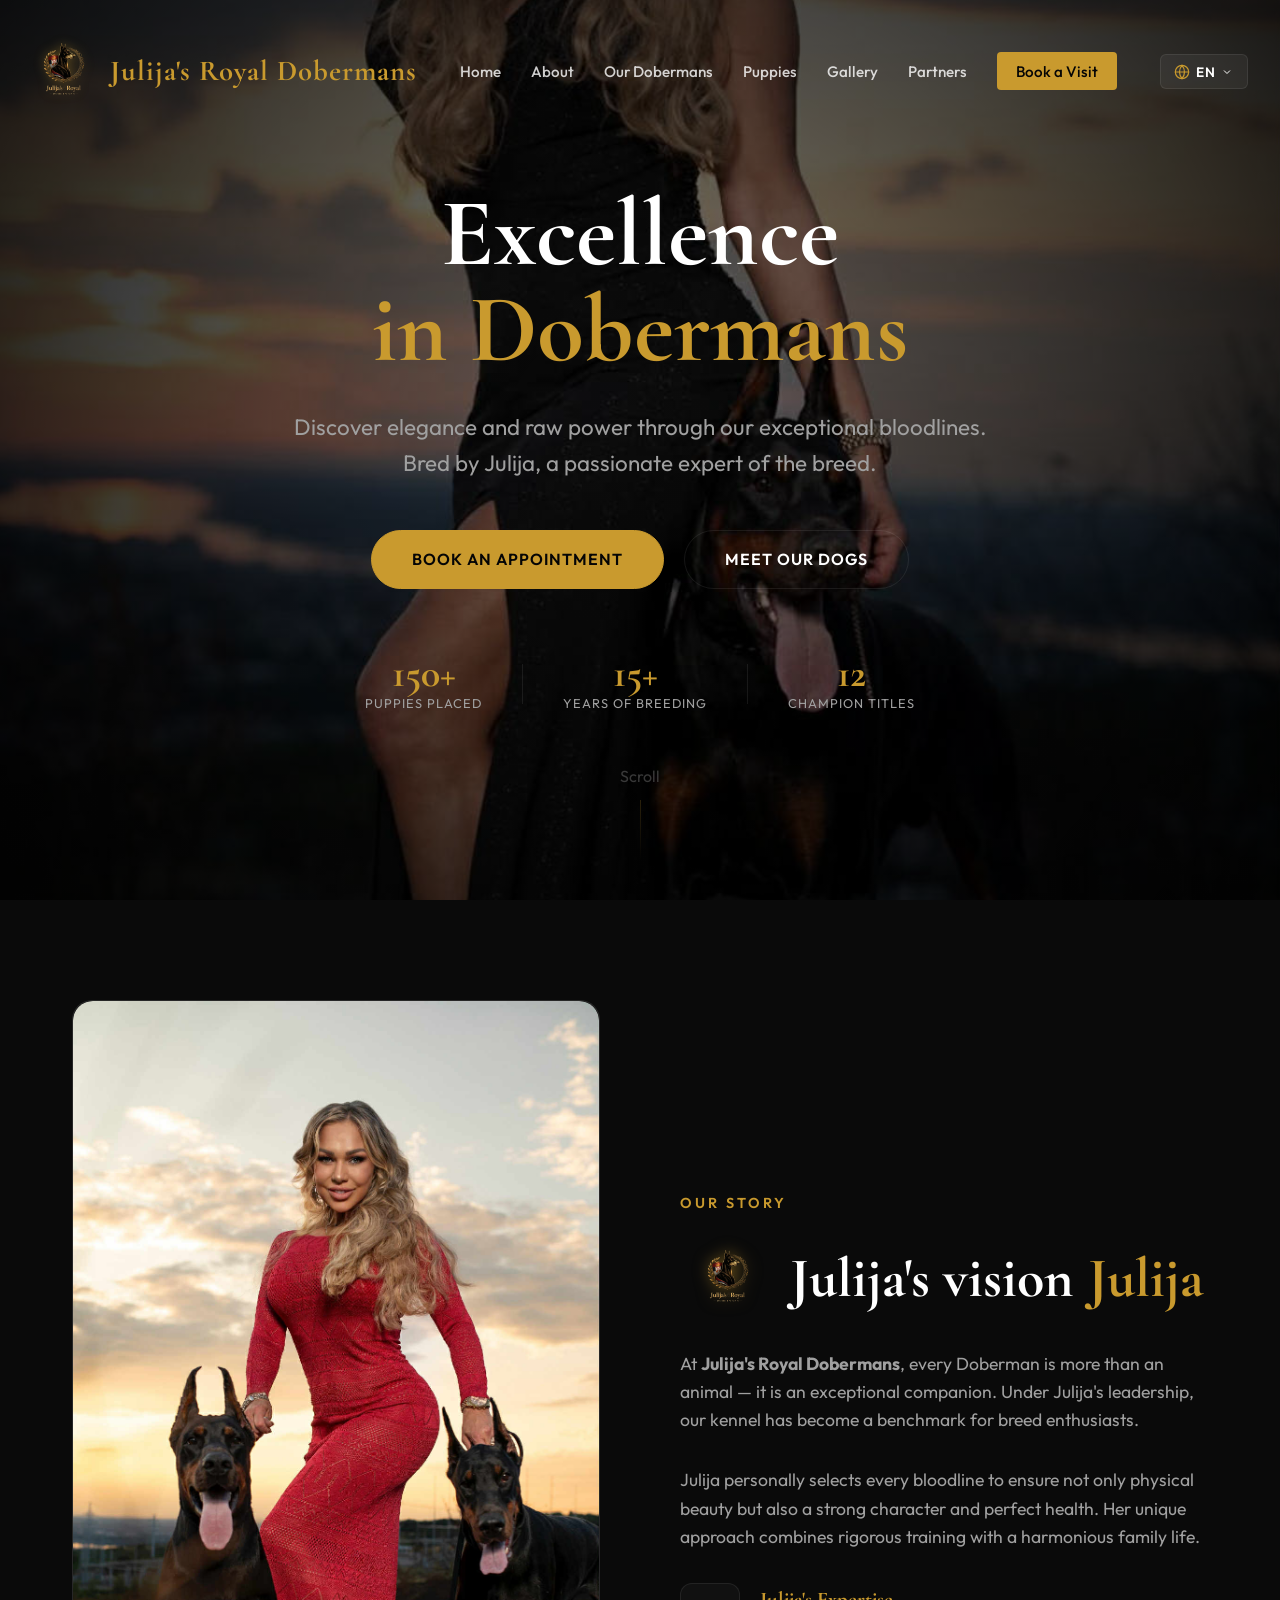
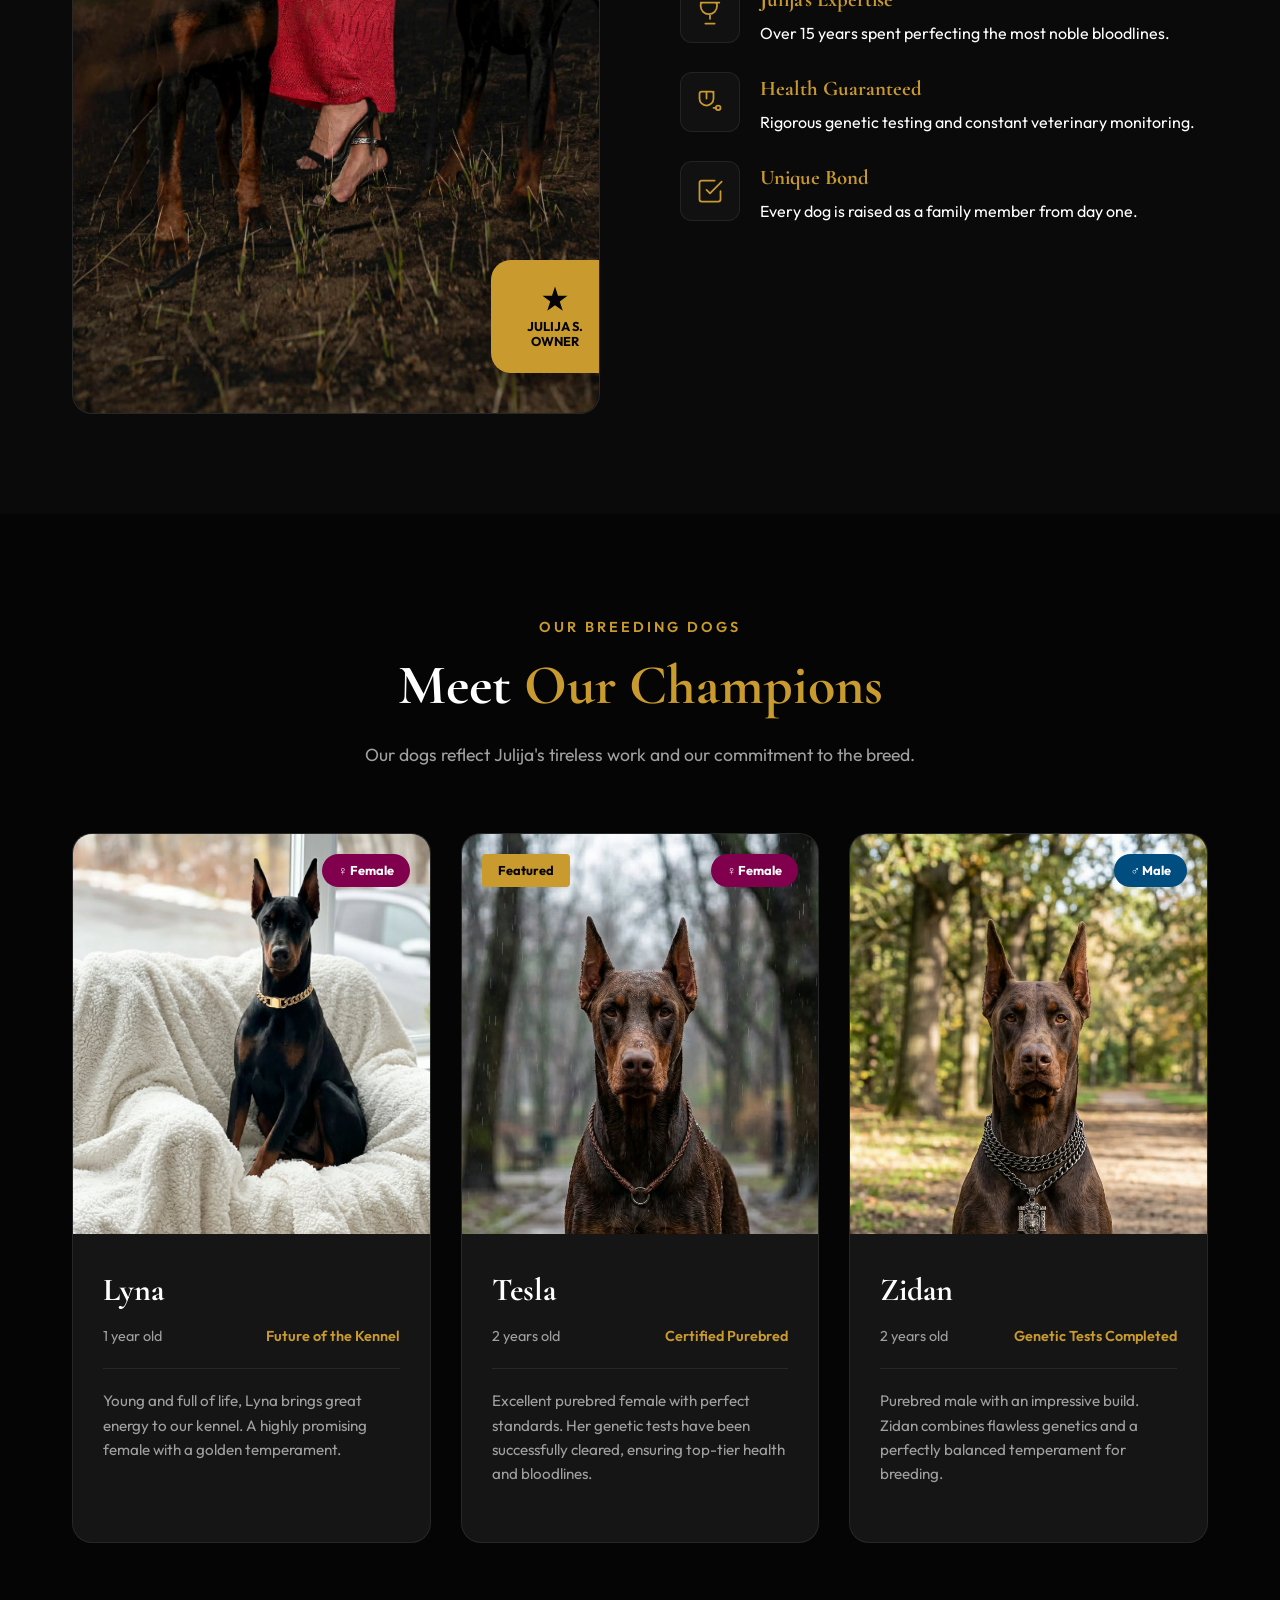
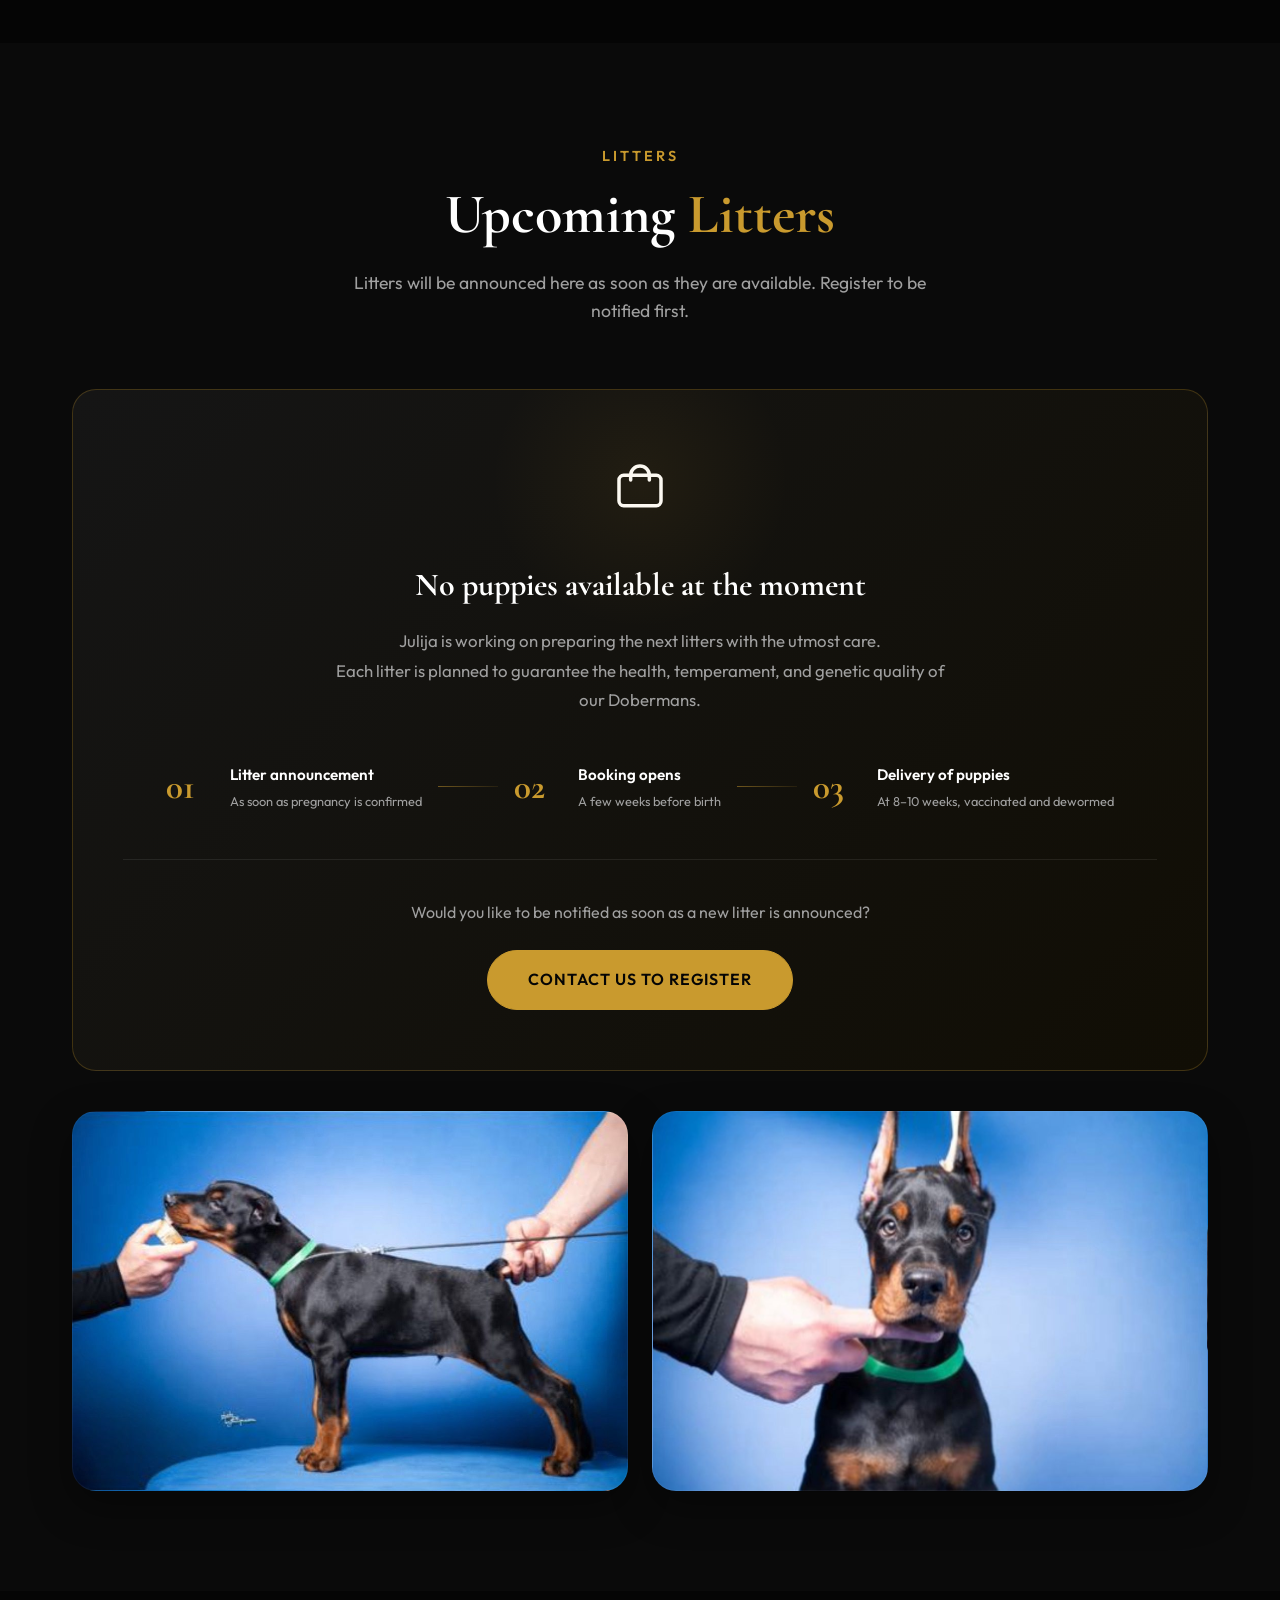
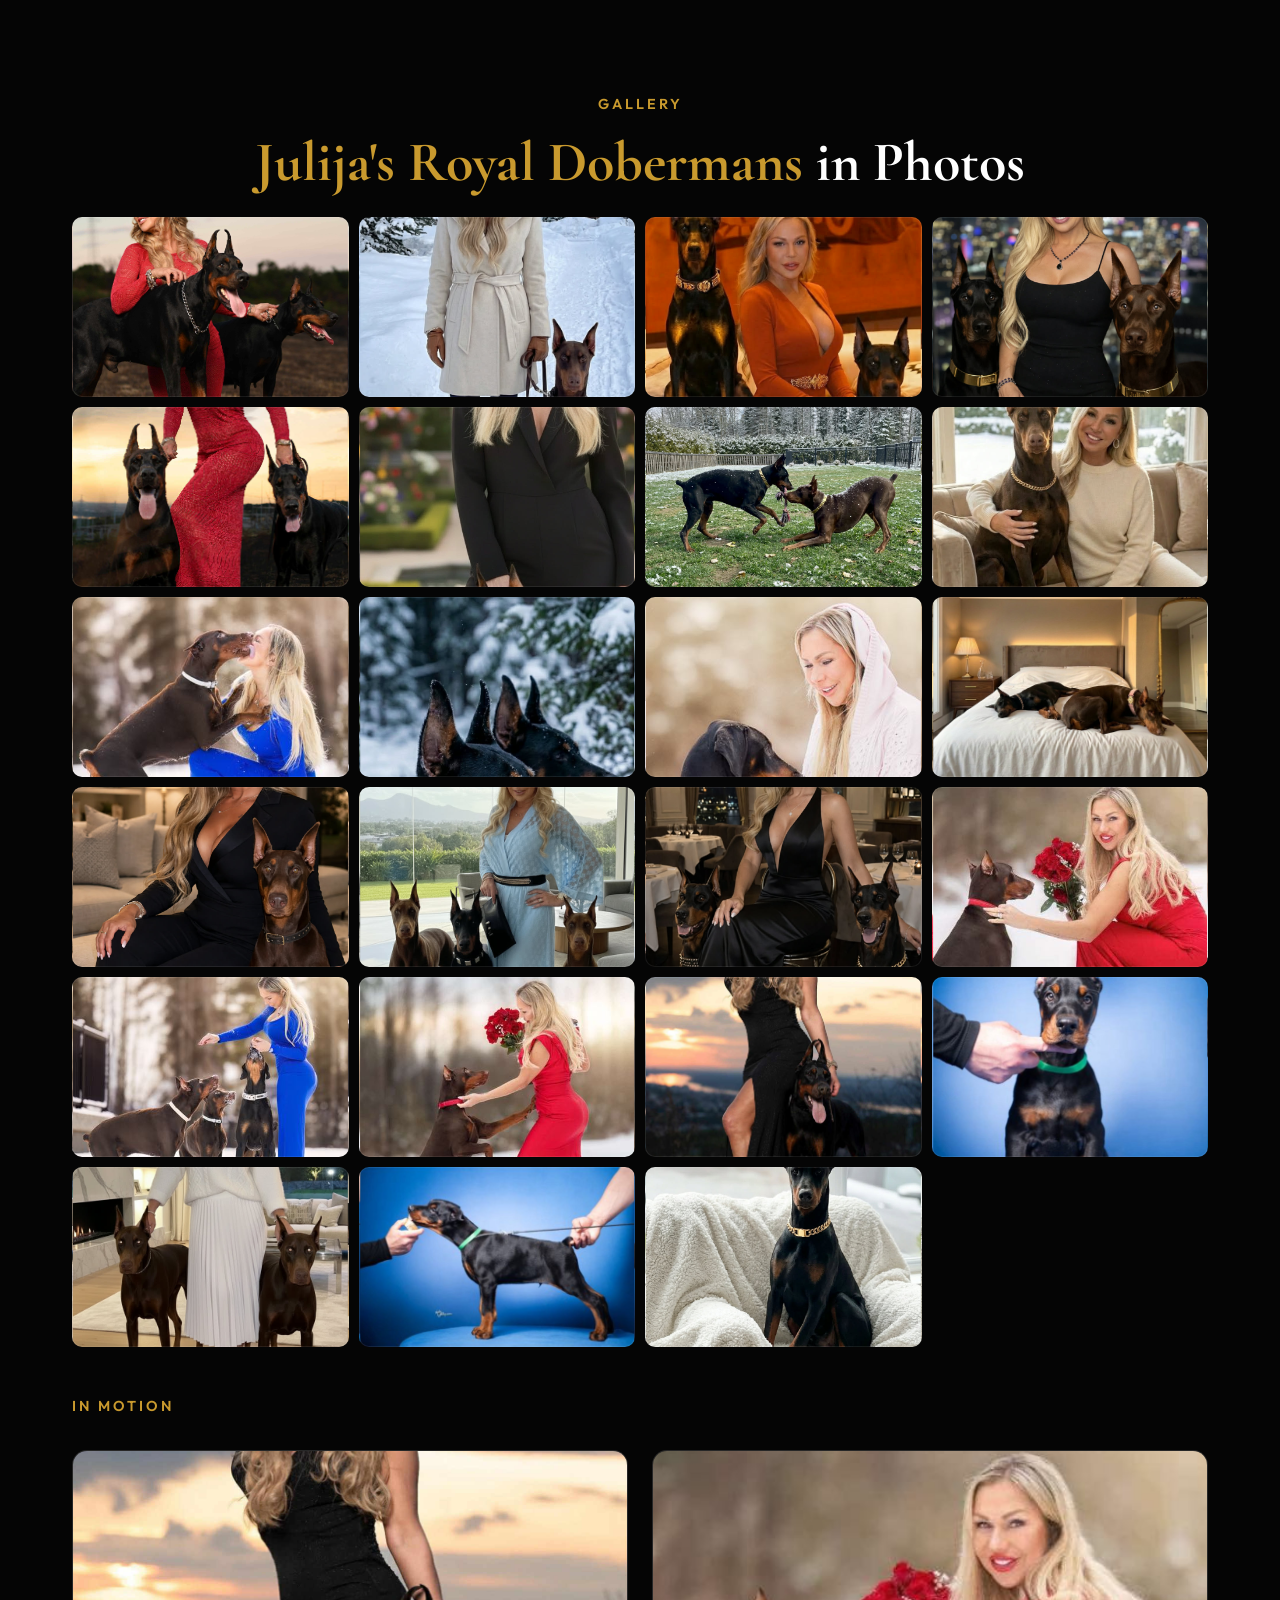
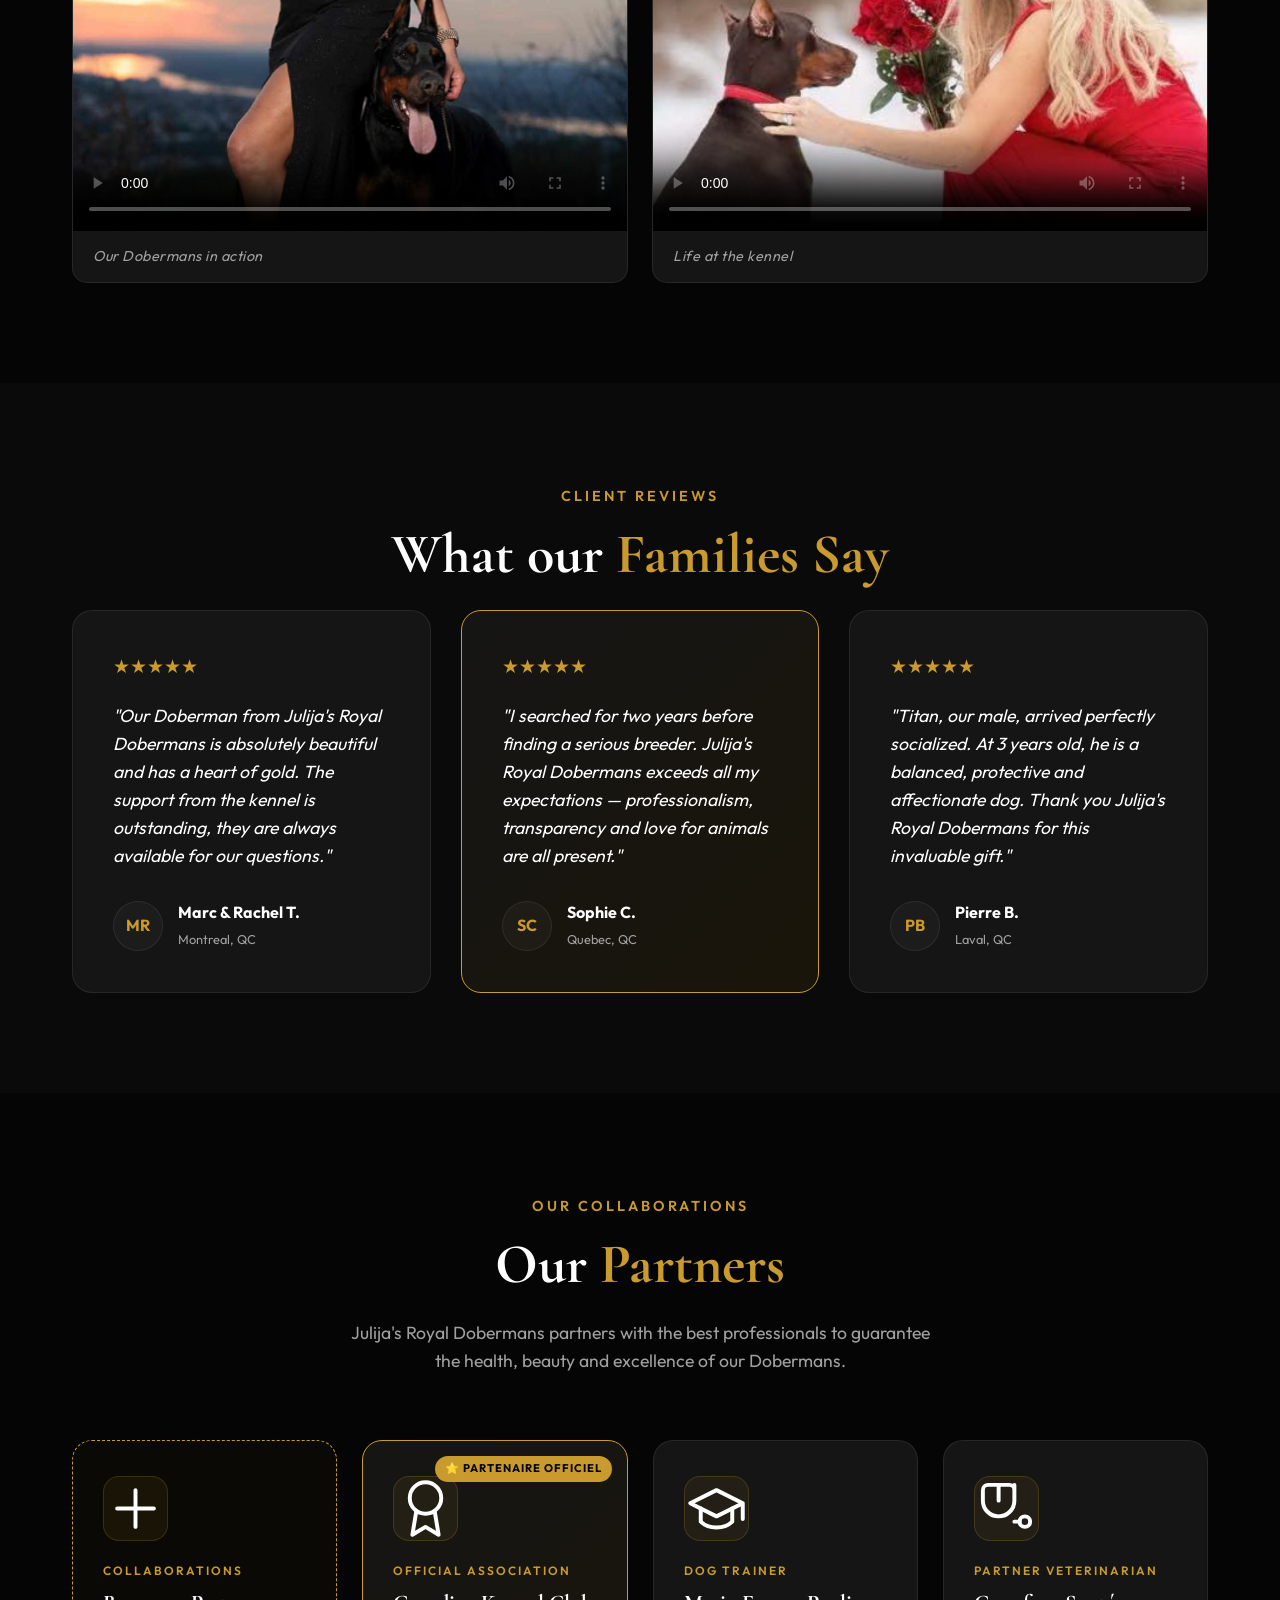
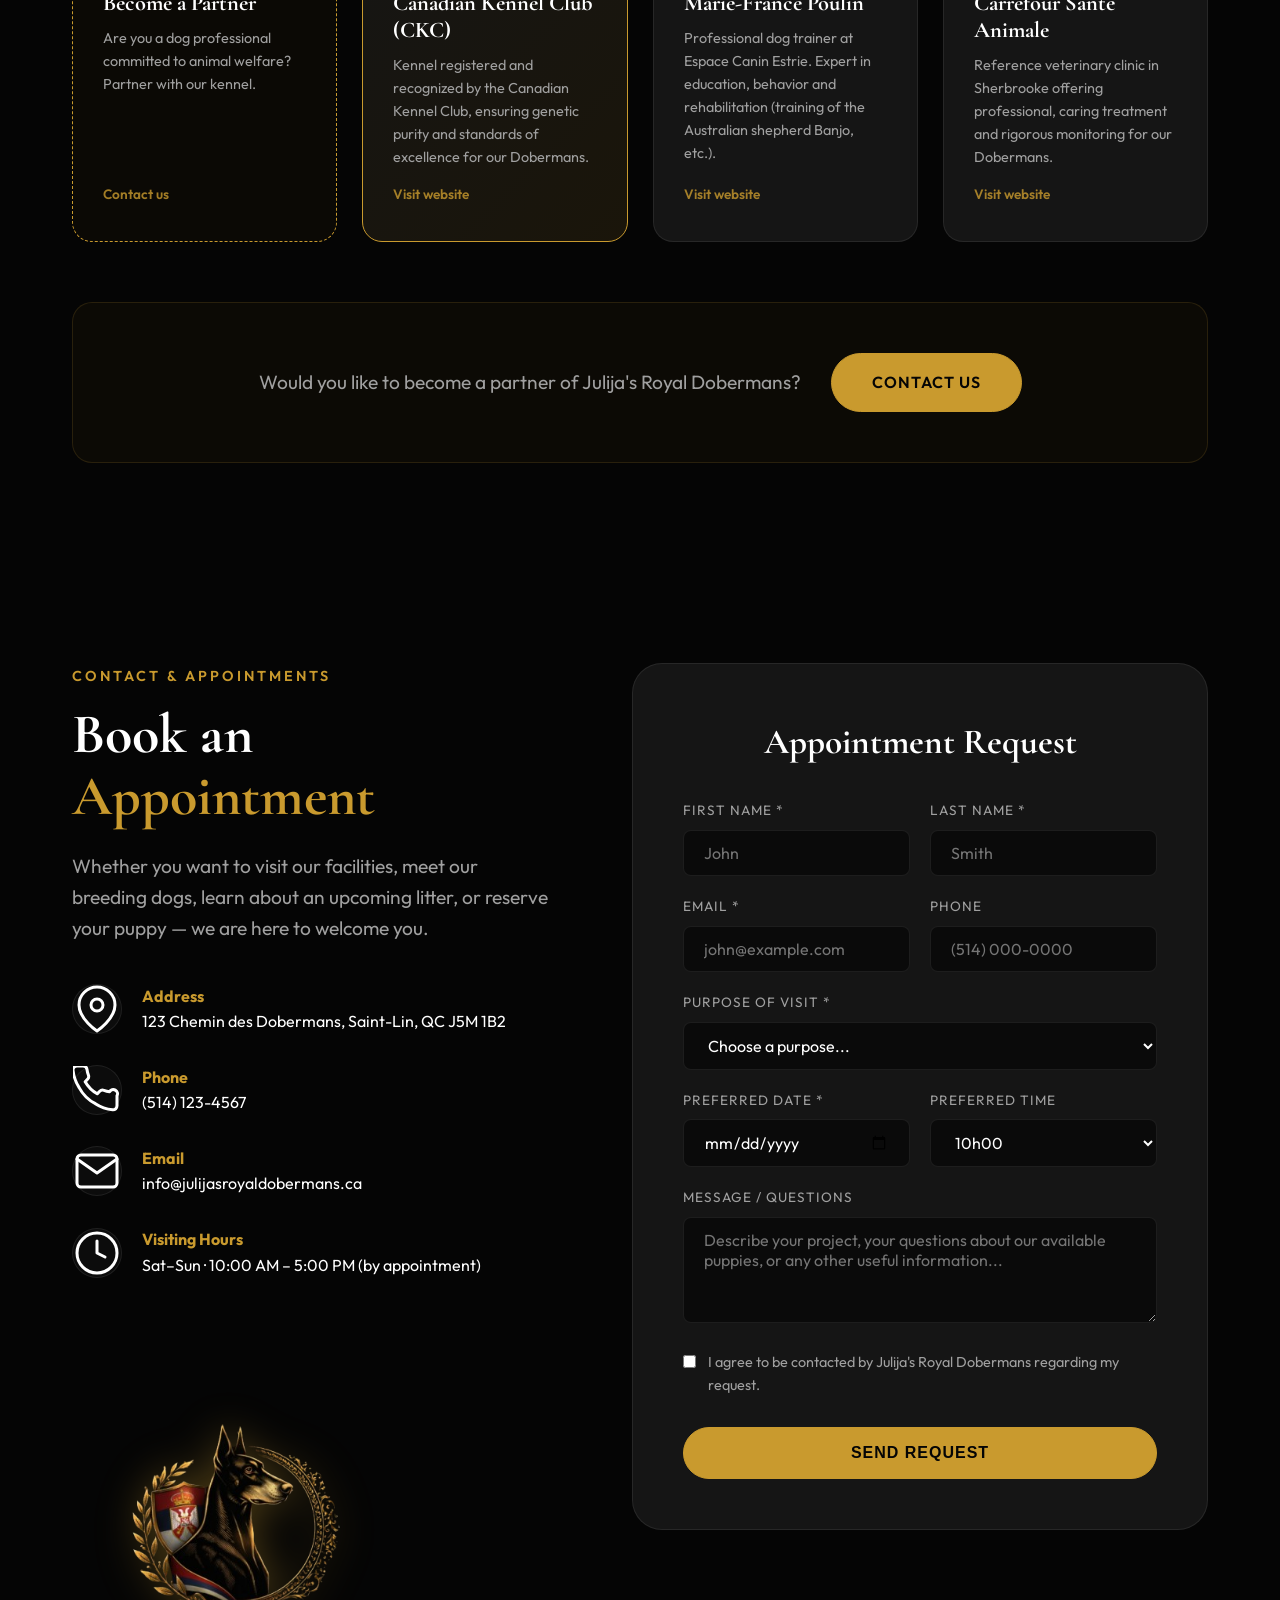
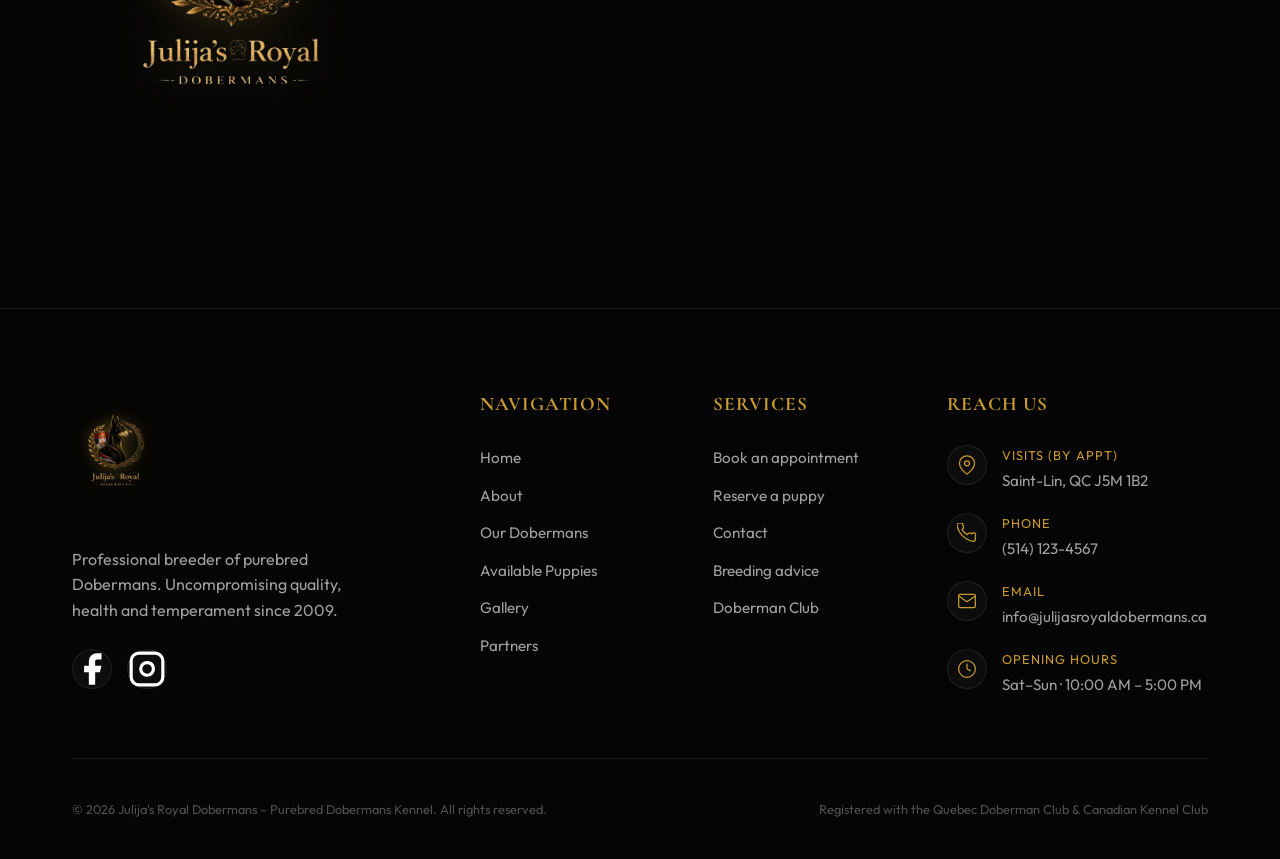
==== commit 314000c5: "Add files via upload" ====
--- a/index.html
+++ b/index.html
@@ -97,6 +97,7 @@
             </button>
         </div>
     </nav>
+    <div class="nav-overlay" id="navOverlay"></div>
 
     <!-- ===== HERO ===== -->
     <section class="hero" id="accueil">
@@ -135,7 +136,7 @@
             </div>
         </div>
         <div class="hero-scroll-indicator">
-            <span>Défiler</span>
+            <span data-i18n="hero_scroll">Défiler</span>
             <div class="scroll-line"></div>
         </div>
     </section>
@@ -151,7 +152,7 @@
                         <svg viewBox="0 0 24 24" fill="currentColor">
                             <path d="M12 2l2.4 7.4H22l-6.2 4.5 2.4 7.4L12 17l-6.2 4.3 2.4-7.4L2 9.4h7.6z" />
                         </svg>
-                        <span>Julija S. Propriétaire</span>
+                        <span data-i18n="about_badge">Julija S. Propriétaire</span>
                     </div>
                 </div>
                 <div class="about-content">
@@ -212,44 +213,44 @@
                 <div class="dog-card">
                     <div class="dog-image-placeholder"
                         style="background: url('doggo lyna main.jpg') center/cover no-repeat;">
-                        <div class="dog-gender female-badge">♀ Femelle</div>
+                        <div class="dog-gender female-badge" data-i18n="gender_female">♀ Femelle</div>
                     </div>
                     <div class="dog-info">
                         <h3 class="dog-name">Lyna</h3>
                         <div class="dog-meta">
-                            <span class="dog-color">1 an</span>
-                            <span class="dog-title">Espoir de l'élevage</span>
-                        </div>
-                        <p class="dog-desc">Jeune et pleine de vie, Lyna apporte une belle énergie à notre élevage. Une chienne très prometteuse avec un tempérament en or.</p>
+                            <span class="dog-color" data-i18n="dog_lyna_age">1 an</span>
+                            <span class="dog-title" data-i18n="dog_lyna_title">Espoir de l'élevage</span>
+                        </div>
+                        <p class="dog-desc" data-i18n="dog_lyna_desc">Jeune et pleine de vie, Lyna apporte une belle énergie à notre élevage. Une chienne très prometteuse avec un tempérament en or.</p>
                     </div>
                 </div>
                 <div class="dog-card featured">
-                    <div class="dog-featured-badge"><svg viewBox="0 0 24 24" fill="currentColor" width="14" height="14"><path d="M12 2l2.4 7.4H22l-6.2 4.5 2.4 7.4L12 17l-6.2 4.3 2.4-7.4L2 9.4h7.6z"/></svg> Vedette</div>
+                    <div class="dog-featured-badge" data-i18n="dog_featured"><svg viewBox="0 0 24 24" fill="currentColor" width="14" height="14"><path d="M12 2l2.4 7.4H22l-6.2 4.5 2.4 7.4L12 17l-6.2 4.3 2.4-7.4L2 9.4h7.6z"/></svg> Vedette</div>
                     <div class="dog-image-placeholder"
                         style="background: url('tesla doggo main.jpg') center top/cover no-repeat;">
-                        <div class="dog-gender female-badge">♀ Femelle</div>
+                        <div class="dog-gender female-badge" data-i18n="gender_female">♀ Femelle</div>
                     </div>
                     <div class="dog-info">
                         <h3 class="dog-name">Tesla</h3>
                         <div class="dog-meta">
-                            <span class="dog-color">2 ans</span>
-                            <span class="dog-title">Pure race certifiée</span>
-                        </div>
-                        <p class="dog-desc">Excellente chienne pure race au standard parfait. Ses tests génétiques ont été approuvés avec succès, garantissant une santé et des lignées irréprochables.</p>
+                            <span class="dog-color" data-i18n="dog_tesla_age">2 ans</span>
+                            <span class="dog-title" data-i18n="dog_tesla_title">Pure race certifiée</span>
+                        </div>
+                        <p class="dog-desc" data-i18n="dog_tesla_desc">Excellente chienne pure race au standard parfait. Ses tests génétiques ont été approuvés avec succès, garantissant une santé et des lignées irréprochables.</p>
                     </div>
                 </div>
                 <div class="dog-card">
                     <div class="dog-image-placeholder"
                         style="background: url('zidan main.jpg') center top/cover no-repeat;">
-                        <div class="dog-gender male-badge">♂ Mâle</div>
+                        <div class="dog-gender male-badge" data-i18n="gender_male">♂ Mâle</div>
                     </div>
                     <div class="dog-info">
                         <h3 class="dog-name">Zidan</h3>
                         <div class="dog-meta">
-                            <span class="dog-color">2 ans</span>
-                            <span class="dog-title">Tests génétiques effectués</span>
-                        </div>
-                        <p class="dog-desc">Mâle pure race d'une carrure impressionnante. Zidan combine une génétique irréprochable et un équilibre de caractère parfait pour l'élevage.</p>
+                            <span class="dog-color" data-i18n="dog_zidan_age">2 ans</span>
+                            <span class="dog-title" data-i18n="dog_zidan_title">Tests génétiques effectués</span>
+                        </div>
+                        <p class="dog-desc" data-i18n="dog_zidan_desc">Mâle pure race d'une carrure impressionnante. Zidan combine une génétique irréprochable et un équilibre de caractère parfait pour l'élevage.</p>
                     </div>
                 </div>
             </div>
@@ -268,8 +269,8 @@
             <!-- Bannière "Bientôt disponible" -->
             <div class="chiots-coming-soon">
                 <div class="csoon-icon"><svg viewBox="0 0 24 24" fill="none" stroke="currentColor" stroke-width="1.5" stroke-linecap="round" stroke-linejoin="round" width="56" height="56"><path d="M3 9a2 2 0 012-2h14a2 2 0 012 2v9a2 2 0 01-2 2H5a2 2 0 01-2-2V9z"/><path d="M8 9V7a4 4 0 018 0v2"/></svg></div>
-                <h3 class="csoon-title">Aucun chiot disponible pour le moment</h3>
-                <p class="csoon-text">
+                <h3 class="csoon-title" data-i18n="puppies_soon_title">Aucun chiot disponible pour le moment</h3>
+                <p class="csoon-text" data-i18n="puppies_soon_desc">
                     Julija travaille à préparer les prochaines portées avec le plus grand soin.<br />
                     Chaque portée est planifiée pour garantir la santé, le tempérament et la qualité génétique de nos Dobermans.
                 </p>
@@ -278,31 +279,31 @@
                     <div class="csoon-step">
                         <div class="cstep-num">01</div>
                         <div class="cstep-info">
-                            <strong>Annonce de la portée</strong>
-                            <span>Dès la confirmation de la gestation</span>
+                            <strong data-i18n="puppies_step1_title">Annonce de la portée</strong>
+                            <span data-i18n="puppies_step1_desc">Dès la confirmation de la gestation</span>
                         </div>
                     </div>
                     <div class="csoon-divider"></div>
                     <div class="csoon-step">
                         <div class="cstep-num">02</div>
                         <div class="cstep-info">
-                            <strong>Ouverture des réservations</strong>
-                            <span>Quelques semaines avant la naissance</span>
+                            <strong data-i18n="puppies_step2_title">Ouverture des réservations</strong>
+                            <span data-i18n="puppies_step2_desc">Quelques semaines avant la naissance</span>
                         </div>
                     </div>
                     <div class="csoon-divider"></div>
                     <div class="csoon-step">
                         <div class="cstep-num">03</div>
                         <div class="cstep-info">
-                            <strong>Remise des chiots</strong>
-                            <span>À 8–10 semaines, vaccinés et vermifugés</span>
+                            <strong data-i18n="puppies_step3_title">Remise des chiots</strong>
+                            <span data-i18n="puppies_step3_desc">À 8–10 semaines, vaccinés et vermifugés</span>
                         </div>
                     </div>
                 </div>
 
                 <div class="csoon-notify">
-                    <p>Vous souhaitez être informé dès l'annonce d'une nouvelle portée ?</p>
-                    <a href="#rendez-vous" class="btn btn-gold"><svg viewBox="0 0 24 24" fill="none" stroke="currentColor" stroke-width="2" stroke-linecap="round" stroke-linejoin="round" style="width:18px;height:18px;vertical-align:middle;margin-right:8px;"><path d="M4 4h16c1.1 0 2 .9 2 2v12c0 1.1-.9 2-2 2H4c-1.1 0-2-.9-2-2V6c0-1.1.9-2 2-2z"/><polyline points="22,6 12,13 2,6"/></svg>Nous contacter pour s'inscrire</a>
+                    <p data-i18n="puppies_notify_text">Vous souhaitez être informé dès l'annonce d'une nouvelle portée ?</p>
+                    <a href="#rendez-vous" class="btn btn-gold" data-i18n="puppies_notify_btn"><svg viewBox="0 0 24 24" fill="none" stroke="currentColor" stroke-width="2" stroke-linecap="round" stroke-linejoin="round" style="width:18px;height:18px;vertical-align:middle;margin-right:8px;"><path d="M4 4h16c1.1 0 2 .9 2 2v12c0 1.1-.9 2-2 2H4c-1.1 0-2-.9-2-2V6c0-1.1.9-2 2-2z"/><polyline points="22,6 12,13 2,6"/></svg>Nous contacter pour s'inscrire</a>
                 </div>
             </div>
 
@@ -323,29 +324,29 @@
             </div>
             <!-- Grille vignettes compacte -->
             <div class="galerie-thumbs" id="galerieThumbs">
-                <div class="galerie-thumb" data-index="0" style="background-image:url('054d8d63-0f87-467c-b99c-4d3416552c8c.jpg');"><div class="thumb-overlay"><span>Julija et ses champions</span></div></div>
-                <div class="galerie-thumb" data-index="1" style="background-image:url('225e218d-1ed5-43dd-bfa9-ff9611a98959.jpg');"><div class="thumb-overlay"><span>Portrait de champion</span></div></div>
-                <div class="galerie-thumb" data-index="2" style="background-image:url('c4ca8d6e-8c95-4fb7-8234-ca2ae6b74a67.jpg');"><div class="thumb-overlay"><span>Regard perçant</span></div></div>
-                <div class="galerie-thumb" data-index="3" style="background-image:url('julija black dress 2 doggo.png');"><div class="thumb-overlay"><span>Élégance naturelle</span></div></div>
-                <div class="galerie-thumb" data-index="4" style="background-image:url('julija red 2 doggos.png');"><div class="thumb-overlay"><span>Majesté royale</span></div></div>
-                <div class="galerie-thumb" data-index="5" style="background-image:url('e29f73ab-45cf-49cf-8b48-f2f422049a1c.jpg');"><div class="thumb-overlay"><span>Puissance et grâce</span></div></div>
-                <div class="galerie-thumb" data-index="6" style="background-image:url('5b3f405c-9a54-4b2e-a470-4668df1e8f10.jpg');"><div class="thumb-overlay"><span>L'âme du Doberman</span></div></div>
-                <div class="galerie-thumb" data-index="7" style="background-image:url('julija blacn couche 1 doggo.png');"><div class="thumb-overlay"><span>Noblesse naturelle</span></div></div>
-                <div class="galerie-thumb" data-index="8" style="background-image:url('julija blue dress hiver.png');"><div class="thumb-overlay"><span>Complicité</span></div></div>
-                <div class="galerie-thumb" data-index="9" style="background-image:url('0a0242c8-5221-47a8-8d3d-fb7eaa66235f.jpg');"><div class="thumb-overlay"><span>Noble silhouette</span></div></div>
-                <div class="galerie-thumb" data-index="10" style="background-image:url('436d36e1-fbaa-4743-a8bc-045371b3a60f.jpg');"><div class="thumb-overlay"><span>Fierté et élégance</span></div></div>
-                <div class="galerie-thumb" data-index="11" style="background-image:url('496e2918-a55f-46ab-9698-31d25277d5bf.jpg');"><div class="thumb-overlay"><span>Force brute</span></div></div>
-                <div class="galerie-thumb" data-index="12" style="background-image:url('julija 1 doggo.png');"><div class="thumb-overlay"><span>Caractère unique</span></div></div>
-                <div class="galerie-thumb" data-index="13" style="background-image:url('8f16ef12-a146-45e3-a665-ee9a656320d7.jpg');"><div class="thumb-overlay"><span>Jeune champion</span></div></div>
-                <div class="galerie-thumb" data-index="14" style="background-image:url('julija table 2 doggo.png');"><div class="thumb-overlay"><span>Duo de champions</span></div></div>
-                <div class="galerie-thumb" data-index="15" style="background-image:url('redm dress 1 doggo.png');"><div class="thumb-overlay"><span>Allure royale</span></div></div>
-                <div class="galerie-thumb" data-index="16" style="background-image:url('julija 3 doggo.png');"><div class="thumb-overlay"><span>Le regard du champion</span></div></div>
-                <div class="galerie-thumb" data-index="17" style="background-image:url('a5108273-c055-4837-a9b4-f1d52012bf1c.jpg');"><div class="thumb-overlay"><span>Noblesse innée</span></div></div>
-                <div class="galerie-thumb" data-index="18" style="background-image:url('julija black dress 1 doggo.png');"><div class="thumb-overlay"><span>Excellence royale</span></div></div>
-                <div class="galerie-thumb" data-index="19" style="background-image:url('small doggo ear.png');"><div class="thumb-overlay"><span>Portée d'exception</span></div></div>
-                <div class="galerie-thumb" data-index="20" style="background-image:url('ca57b3ef-820b-4744-bea9-b07cfe863dbc.jpg');"><div class="thumb-overlay"><span>À l'élevage</span></div></div>
-                <div class="galerie-thumb" data-index="21" style="background-image:url('small doggo 2 hand.png');"><div class="thumb-overlay"><span>Jeunesse prometteuse</span></div></div>
-                <div class="galerie-thumb" data-index="22" style="background-image:url('doggo lyna main.jpg');"><div class="thumb-overlay"><span>Instant précieux</span></div></div>
+                <div class="galerie-thumb" data-index="0" style="background-image:url('054d8d63-0f87-467c-b99c-4d3416552c8c.jpg');"><div class="thumb-overlay"><span data-i18n="gallery_desc_0">Julija et ses champions</span></div></div>
+                <div class="galerie-thumb" data-index="1" style="background-image:url('225e218d-1ed5-43dd-bfa9-ff9611a98959.jpg');"><div class="thumb-overlay"><span data-i18n="gallery_desc_1">Portrait de champion</span></div></div>
+                <div class="galerie-thumb" data-index="2" style="background-image:url('c4ca8d6e-8c95-4fb7-8234-ca2ae6b74a67.jpg');"><div class="thumb-overlay"><span data-i18n="gallery_desc_2">Regard perçant</span></div></div>
+                <div class="galerie-thumb" data-index="3" style="background-image:url('julija black dress 2 doggo.png');"><div class="thumb-overlay"><span data-i18n="gallery_desc_3">Élégance naturelle</span></div></div>
+                <div class="galerie-thumb" data-index="4" style="background-image:url('julija red 2 doggos.png');"><div class="thumb-overlay"><span data-i18n="gallery_desc_4">Majesté royale</span></div></div>
+                <div class="galerie-thumb" data-index="5" style="background-image:url('e29f73ab-45cf-49cf-8b48-f2f422049a1c.jpg');"><div class="thumb-overlay"><span data-i18n="gallery_desc_5">Puissance et grâce</span></div></div>
+                <div class="galerie-thumb" data-index="6" style="background-image:url('5b3f405c-9a54-4b2e-a470-4668df1e8f10.jpg');"><div class="thumb-overlay"><span data-i18n="gallery_desc_6">L'âme du Doberman</span></div></div>
+                <div class="galerie-thumb" data-index="7" style="background-image:url('julija blacn couche 1 doggo.png');"><div class="thumb-overlay"><span data-i18n="gallery_desc_7">Noblesse naturelle</span></div></div>
+                <div class="galerie-thumb" data-index="8" style="background-image:url('julija blue dress hiver.png');"><div class="thumb-overlay"><span data-i18n="gallery_desc_8">Complicité</span></div></div>
+                <div class="galerie-thumb" data-index="9" style="background-image:url('0a0242c8-5221-47a8-8d3d-fb7eaa66235f.jpg');"><div class="thumb-overlay"><span data-i18n="gallery_desc_9">Noble silhouette</span></div></div>
+                <div class="galerie-thumb" data-index="10" style="background-image:url('436d36e1-fbaa-4743-a8bc-045371b3a60f.jpg');"><div class="thumb-overlay"><span data-i18n="gallery_desc_10">Fierté et élégance</span></div></div>
+                <div class="galerie-thumb" data-index="11" style="background-image:url('496e2918-a55f-46ab-9698-31d25277d5bf.jpg');"><div class="thumb-overlay"><span data-i18n="gallery_desc_11">Force brute</span></div></div>
+                <div class="galerie-thumb" data-index="12" style="background-image:url('julija 1 doggo.png');"><div class="thumb-overlay"><span data-i18n="gallery_desc_12">Caractère unique</span></div></div>
+                <div class="galerie-thumb" data-index="13" style="background-image:url('8f16ef12-a146-45e3-a665-ee9a656320d7.jpg');"><div class="thumb-overlay"><span data-i18n="gallery_desc_13">Jeune champion</span></div></div>
+                <div class="galerie-thumb" data-index="14" style="background-image:url('julija table 2 doggo.png');"><div class="thumb-overlay"><span data-i18n="gallery_desc_14">Duo de champions</span></div></div>
+                <div class="galerie-thumb" data-index="15" style="background-image:url('redm dress 1 doggo.png');"><div class="thumb-overlay"><span data-i18n="gallery_desc_15">Allure royale</span></div></div>
+                <div class="galerie-thumb" data-index="16" style="background-image:url('julija 3 doggo.png');"><div class="thumb-overlay"><span data-i18n="gallery_desc_16">Le regard du champion</span></div></div>
+                <div class="galerie-thumb" data-index="17" style="background-image:url('a5108273-c055-4837-a9b4-f1d52012bf1c.jpg');"><div class="thumb-overlay"><span data-i18n="gallery_desc_17">Noblesse innée</span></div></div>
+                <div class="galerie-thumb" data-index="18" style="background-image:url('julija black dress 1 doggo.png');"><div class="thumb-overlay"><span data-i18n="gallery_desc_18">Excellence royale</span></div></div>
+                <div class="galerie-thumb" data-index="19" style="background-image:url('small doggo ear.png');"><div class="thumb-overlay"><span data-i18n="gallery_desc_19">Portée d'exception</span></div></div>
+                <div class="galerie-thumb" data-index="20" style="background-image:url('ca57b3ef-820b-4744-bea9-b07cfe863dbc.jpg');"><div class="thumb-overlay"><span data-i18n="gallery_desc_20">À l'élevage</span></div></div>
+                <div class="galerie-thumb" data-index="21" style="background-image:url('small doggo 2 hand.png');"><div class="thumb-overlay"><span data-i18n="gallery_desc_21">Jeunesse prometteuse</span></div></div>
+                <div class="galerie-thumb" data-index="22" style="background-image:url('doggo lyna main.jpg');"><div class="thumb-overlay"><span data-i18n="gallery_desc_22">Instant précieux</span></div></div>
             </div>
 
             <!-- Lightbox Popup -->
@@ -363,21 +364,21 @@
             </div>
 
             <!-- Vidéos -->
-            <div class="section-tag" style="margin-top: 3rem; margin-bottom: 1.5rem;">En Mouvement</div>
+            <div class="section-tag" style="margin-top: 3rem; margin-bottom: 1.5rem;" data-i18n="gallery_videos_tag">En Mouvement</div>
             <div class="galerie-videos">
                 <div class="galerie-video-wrap">
                     <video controls preload="metadata" class="galerie-video" poster="julija black dress 1 doggo.png">
                         <source src="246cd74f-e07f-4e5f-b31c-23ad3a12a468.mp4" type="video/mp4" />
                         Votre navigateur ne supporte pas la lecture de vidéos.
                     </video>
-                    <div class="galerie-video-label">Nos Dobermans en action</div>
+                    <div class="galerie-video-label" data-i18n="gallery_video1_label">Nos Dobermans en action</div>
                 </div>
                 <div class="galerie-video-wrap">
                     <video controls preload="metadata" class="galerie-video" poster="redm dress 1 doggo.png">
                         <source src="a363cd75-a9c7-4e47-9529-89723860dd54.mp4" type="video/mp4" />
                         Votre navigateur ne supporte pas la lecture de vidéos.
                     </video>
-                    <div class="galerie-video-label">La vie à l'élevage</div>
+                    <div class="galerie-video-label" data-i18n="gallery_video2_label">La vie à l'élevage</div>
                 </div>
             </div>
         </div>
@@ -393,39 +394,34 @@
             <div class="temoignages-grid">
                 <div class="temoignage-card">
                     <div class="stars">★★★★★</div>
-                    <p class="temoignage-text">"Notre Doberman de chez Julija's Royal Dobermans est absolument magnifique et a un
-                        caractère en or. Le suivi de l'élevage est exceptionnel, ils sont toujours disponibles pour nos
-                        questions."</p>
+                    <p class="temoignage-text" data-i18n="review1_text">"Notre Doberman de chez Julija's Royal Dobermans est absolument magnifique et a un caractère en or. Le suivi de l'élevage est exceptionnel, ils sont toujours disponibles pour nos questions."</p>
                     <div class="temoignage-author">
                         <div class="author-avatar">MR</div>
                         <div>
-                            <strong>Marc &amp; Rachel T.</strong>
-                            <span>Montréal, QC</span>
+                            <strong data-i18n="review1_author">Marc &amp; Rachel T.</strong>
+                            <span data-i18n="review1_location">Montréal, QC</span>
                         </div>
                     </div>
                 </div>
                 <div class="temoignage-card featured-temoignage">
                     <div class="stars">★★★★★</div>
-                    <p class="temoignage-text">"J'ai cherché pendant deux ans avant de trouver un élevage sérieux.
-                        Julija's Royal Dobermans dépasse toutes mes attentes — professionnalisme, transparence et amour des animaux au
-                        rendez-vous."</p>
+                    <p class="temoignage-text" data-i18n="review2_text">"J'ai cherché pendant deux ans avant de trouver un élevage sérieux. Julija's Royal Dobermans dépasse toutes mes attentes — professionnalisme, transparence et amour des animaux au rendez-vous."</p>
                     <div class="temoignage-author">
                         <div class="author-avatar">SC</div>
                         <div>
-                            <strong>Sophie C.</strong>
-                            <span>Québec, QC</span>
+                            <strong data-i18n="review2_author">Sophie C.</strong>
+                            <span data-i18n="review2_location">Québec, QC</span>
                         </div>
                     </div>
                 </div>
                 <div class="temoignage-card">
                     <div class="stars">★★★★★</div>
-                    <p class="temoignage-text">"Titan, notre mâle, est arrivé parfaitement socialisé. À 3 ans, c'est un
-                        chien équilibré, protecteur et affectueux. Merci Julija's Royal Dobermans pour ce cadeau inestimable."</p>
+                    <p class="temoignage-text" data-i18n="review3_text">"Titan, notre mâle, est arrivé parfaitement socialisé. À 3 ans, c'est un chien équilibré, protecteur et affectueux. Merci Julija's Royal Dobermans pour ce cadeau inestimable."</p>
                     <div class="temoignage-author">
                         <div class="author-avatar">PB</div>
                         <div>
-                            <strong>Pierre B.</strong>
-                            <span>Laval, QC</span>
+                            <strong data-i18n="review3_author">Pierre B.</strong>
+                            <span data-i18n="review3_location">Laval, QC</span>
                         </div>
                     </div>
                 </div>
@@ -446,47 +442,47 @@
                 <div class="partenaire-card" style="border: 1px dashed var(--primary-gold); background: rgba(201, 154, 46, 0.03);">
                     <div class="partenaire-icon"><svg viewBox="0 0 24 24" fill="none" stroke="currentColor" stroke-width="1.5" stroke-linecap="round" stroke-linejoin="round"><path d="M12 5v14M5 12h14"/></svg></div>
                     <div class="partenaire-info">
-                        <span class="partenaire-tag">Collaborations</span>
-                        <h3 class="partenaire-name">Devenez Partenaire</h3>
-                        <p class="partenaire-desc">Vous êtes un professionnel du monde canin engagé envers le bien-être animal ? Associez votre expertise à notre élevage.</p>
-                        <a href="#rendez-vous" class="partenaire-link" style="color:var(--primary-gold);text-decoration:none;font-weight:600;display:inline-flex;align-items:center;gap:5px;">Contactez-nous <svg viewBox="0 0 24 24" fill="none" stroke="currentColor" stroke-width="2" stroke-linecap="round" stroke-linejoin="round" style="width:14px;height:14px;"><path d="M5 12h14M12 5l7 7-7 7"/></svg></a>
+                        <span class="partenaire-tag" data-i18n="partner_collab_tag">Collaborations</span>
+                        <h3 class="partenaire-name" data-i18n="partner_become_title">Devenez Partenaire</h3>
+                        <p class="partenaire-desc" data-i18n="partner_become_desc">Vous êtes un professionnel du monde canin engagé envers le bien-être animal ? Associez votre expertise à notre élevage.</p>
+                        <a href="#rendez-vous" class="partenaire-link" style="color:var(--primary-gold);text-decoration:none;font-weight:600;display:inline-flex;align-items:center;gap:5px;" data-i18n="partner_become_link">Contactez-nous <svg viewBox="0 0 24 24" fill="none" stroke="currentColor" stroke-width="2" stroke-linecap="round" stroke-linejoin="round" style="width:14px;height:14px;"><path d="M5 12h14M12 5l7 7-7 7"/></svg></a>
                     </div>
                 </div>
 
                 <div class="partenaire-card featured-partenaire">
                     <div class="partenaire-icon"><svg viewBox="0 0 24 24" fill="none" stroke="currentColor" stroke-width="1.5" stroke-linecap="round" stroke-linejoin="round"><circle cx="12" cy="8" r="6"/><path d="M15.477 12.89L17 22l-5-3-5 3 1.523-9.11"/></svg></div>
                     <div class="partenaire-info">
-                        <span class="partenaire-tag">Association Officielle</span>
-                        <h3 class="partenaire-name">Club Canin Canadien (CKC)</h3>
-                        <p class="partenaire-desc">Élevage enregistré et reconnu par le Club Canin Canadien, garantissant une pureté génétique et des standards d'excellence pour nos Dobermans.</p>
-                        <a href="https://www.ckc.ca/fr" target="_blank" rel="noopener noreferrer" class="partenaire-link" style="color:var(--primary-gold);text-decoration:none;font-weight:600;display:inline-flex;align-items:center;gap:5px;">Visiter le site <svg viewBox="0 0 24 24" fill="none" stroke="currentColor" stroke-width="2" stroke-linecap="round" stroke-linejoin="round" style="width:14px;height:14px;"><path d="M18 13v6a2 2 0 01-2 2H5a2 2 0 01-2-2V8a2 2 0 012-2h6"/><polyline points="15 3 21 3 21 9"/><line x1="10" y1="14" x2="21" y2="3"/></svg></a>
+                        <span class="partenaire-tag" data-i18n="partner_assoc_tag">Association Officielle</span>
+                        <h3 class="partenaire-name" data-i18n="partner_ckc_title">Club Canin Canadien (CKC)</h3>
+                        <p class="partenaire-desc" data-i18n="partner_ckc_desc">Élevage enregistré et reconnu par le Club Canin Canadien, garantissant une pureté génétique et des standards d'excellence pour nos Dobermans.</p>
+                        <a href="https://www.ckc.ca/fr" target="_blank" rel="noopener noreferrer" class="partenaire-link" style="color:var(--primary-gold);text-decoration:none;font-weight:600;display:inline-flex;align-items:center;gap:5px;" data-i18n="partner_visit_link">Visiter le site <svg viewBox="0 0 24 24" fill="none" stroke="currentColor" stroke-width="2" stroke-linecap="round" stroke-linejoin="round" style="width:14px;height:14px;"><path d="M18 13v6a2 2 0 01-2 2H5a2 2 0 01-2-2V8a2 2 0 012-2h6"/><polyline points="15 3 21 3 21 9"/><line x1="10" y1="14" x2="21" y2="3"/></svg></a>
                     </div>
                 </div>
 
                 <div class="partenaire-card">
                     <div class="partenaire-icon"><svg viewBox="0 0 24 24" fill="none" stroke="currentColor" stroke-width="1.5" stroke-linecap="round" stroke-linejoin="round"><path d="M22 10v6M2 10l10-5 10 5-10 5z"/><path d="M6 12v5c3 3 9 3 12 0v-5"/></svg></div>
                     <div class="partenaire-info">
-                        <span class="partenaire-tag">Entraîneure Canin</span>
-                        <h3 class="partenaire-name">Marie-France Poulin</h3>
-                        <p class="partenaire-desc">Entraîneure canin professionnelle chez Espace Canin Estrie. Experte en éducation, comportement et réhabilitation (éducation de l'Australien Banjo, etc.).</p>
-                        <a href="https://www.espacecaninestrie.com/entraineure" target="_blank" rel="noopener noreferrer" class="partenaire-link" style="color:var(--primary-gold);text-decoration:none;font-weight:600;display:inline-flex;align-items:center;gap:5px;">Visiter le site <svg viewBox="0 0 24 24" fill="none" stroke="currentColor" stroke-width="2" stroke-linecap="round" stroke-linejoin="round" style="width:14px;height:14px;"><path d="M18 13v6a2 2 0 01-2 2H5a2 2 0 01-2-2V8a2 2 0 012-2h6"/><polyline points="15 3 21 3 21 9"/><line x1="10" y1="14" x2="21" y2="3"/></svg></a>
+                        <span class="partenaire-tag" data-i18n="partner_trainer_tag">Entraîneure Canin</span>
+                        <h3 class="partenaire-name" data-i18n="partner_trainer_title">Marie-France Poulin</h3>
+                        <p class="partenaire-desc" data-i18n="partner_trainer_desc">Entraîneure canin professionnelle chez Espace Canin Estrie. Experte en éducation, comportement et réhabilitation (éducation de l'Australien Banjo, etc.).</p>
+                        <a href="https://www.espacecaninestrie.com/entraineure" target="_blank" rel="noopener noreferrer" class="partenaire-link" style="color:var(--primary-gold);text-decoration:none;font-weight:600;display:inline-flex;align-items:center;gap:5px;" data-i18n="partner_visit_link">Visiter le site <svg viewBox="0 0 24 24" fill="none" stroke="currentColor" stroke-width="2" stroke-linecap="round" stroke-linejoin="round" style="width:14px;height:14px;"><path d="M18 13v6a2 2 0 01-2 2H5a2 2 0 01-2-2V8a2 2 0 012-2h6"/><polyline points="15 3 21 3 21 9"/><line x1="10" y1="14" x2="21" y2="3"/></svg></a>
                     </div>
                 </div>
 
                 <div class="partenaire-card">
                     <div class="partenaire-icon"><svg viewBox="0 0 24 24" fill="none" stroke="currentColor" stroke-width="1.5" stroke-linecap="round" stroke-linejoin="round"><path d="M9 3H5a2 2 0 00-2 2v4a6 6 0 006 6 6 6 0 006-6V5a2 2 0 00-2-2h-4zm0 0v6m6-6v6"/><circle cx="19" cy="17" r="2"/><path d="M15 17h2"/></svg></div>
                     <div class="partenaire-info">
-                        <span class="partenaire-tag">Vétérinaire Partenaire</span>
-                        <h3 class="partenaire-name">Carrefour Santé Animale</h3>
-                        <p class="partenaire-desc">Clinique vétérinaire de référence à Sherbrooke offrant des soins professionnels, bienveillants et un suivi rigoureux pour nos Dobermans.</p>
-                        <a href="https://www.csavet.com/" target="_blank" rel="noopener noreferrer" class="partenaire-link" style="color:var(--primary-gold);text-decoration:none;font-weight:600;display:inline-flex;align-items:center;gap:5px;">Visiter le site <svg viewBox="0 0 24 24" fill="none" stroke="currentColor" stroke-width="2" stroke-linecap="round" stroke-linejoin="round" style="width:14px;height:14px;"><path d="M18 13v6a2 2 0 01-2 2H5a2 2 0 01-2-2V8a2 2 0 012-2h6"/><polyline points="15 3 21 3 21 9"/><line x1="10" y1="14" x2="21" y2="3"/></svg></a>
+                        <span class="partenaire-tag" data-i18n="partner_vet_tag">Vétérinaire Partenaire</span>
+                        <h3 class="partenaire-name" data-i18n="partner_vet_title">Carrefour Santé Animale</h3>
+                        <p class="partenaire-desc" data-i18n="partner_vet_desc">Clinique vétérinaire de référence à Sherbrooke offrant des soins professionnels, bienveillants et un suivi rigoureux pour nos Dobermans.</p>
+                        <a href="https://www.csavet.com/" target="_blank" rel="noopener noreferrer" class="partenaire-link" style="color:var(--primary-gold);text-decoration:none;font-weight:600;display:inline-flex;align-items:center;gap:5px;" data-i18n="partner_visit_link">Visiter le site <svg viewBox="0 0 24 24" fill="none" stroke="currentColor" stroke-width="2" stroke-linecap="round" stroke-linejoin="round" style="width:14px;height:14px;"><path d="M18 13v6a2 2 0 01-2 2H5a2 2 0 01-2-2V8a2 2 0 012-2h6"/><polyline points="15 3 21 3 21 9"/><line x1="10" y1="14" x2="21" y2="3"/></svg></a>
                     </div>
                 </div>
 
             </div>
             <div class="partenaires-cta">
-                <p>Vous souhaitez devenir partenaire de Julija's Royal Dobermans ?</p>
-                <a href="#rendez-vous" class="btn btn-gold">Contactez-nous</a>
+                <p data-i18n="partner_cta_text">Vous souhaitez devenir partenaire de Julija's Royal Dobermans ?</p>
+                <a href="#rendez-vous" class="btn btn-gold" data-i18n="partner_cta_btn">Contactez-nous</a>
             </div>
         </div>
     </section>
@@ -506,29 +502,29 @@
                         <div class="rdv-contact-item">
                             <div class="rdv-contact-icon"><svg viewBox="0 0 24 24" fill="none" stroke="currentColor" stroke-width="1.5" stroke-linecap="round" stroke-linejoin="round"><path d="M21 10c0 7-9 13-9 13S3 17 3 10a9 9 0 0118 0z"/><circle cx="12" cy="10" r="3"/></svg></div>
                             <div>
-                                <strong>Adresse</strong>
+                                <strong data-i18n="rdv_address_label">Adresse</strong>
                                 <span>123 Chemin des Dobermans, Saint-Lin, QC J5M 1B2</span>
                             </div>
                         </div>
                         <div class="rdv-contact-item">
                             <div class="rdv-contact-icon"><svg viewBox="0 0 24 24" fill="none" stroke="currentColor" stroke-width="1.5" stroke-linecap="round" stroke-linejoin="round"><path d="M22 16.92v3a2 2 0 01-2.18 2 19.79 19.79 0 01-8.63-3.07A19.5 19.5 0 013.07 10.8 19.79 19.79 0 01.02 2.18 2 2 0 012 0h3a2 2 0 012 1.72 12.84 12.84 0 00.7 2.81 2 2 0 01-.45 2.11L6.09 7.91a16 16 0 006 6l1.27-1.27a2 2 0 012.11-.45 12.84 12.84 0 002.81.7A2 2 0 0122 14.92v2z"/></svg></div>
                             <div>
-                                <strong>Téléphone</strong>
+                                <strong data-i18n="rdv_phone_label">Téléphone</strong>
                                 <span><a href="tel:+15141234567">(514) 123-4567</a></span>
                             </div>
                         </div>
                         <div class="rdv-contact-item">
                             <div class="rdv-contact-icon"><svg viewBox="0 0 24 24" fill="none" stroke="currentColor" stroke-width="1.5" stroke-linecap="round" stroke-linejoin="round"><path d="M4 4h16c1.1 0 2 .9 2 2v12c0 1.1-.9 2-2 2H4c-1.1 0-2-.9-2-2V6c0-1.1.9-2 2-2z"/><polyline points="22,6 12,13 2,6"/></svg></div>
                             <div>
-                                <strong>Courriel</strong>
+                                <strong data-i18n="rdv_email_label">Courriel</strong>
                                 <span><a href="mailto:info@julijasroyaldobermans.ca">info@julijasroyaldobermans.ca</a></span>
                             </div>
                         </div>
                         <div class="rdv-contact-item">
                             <div class="rdv-contact-icon"><svg viewBox="0 0 24 24" fill="none" stroke="currentColor" stroke-width="1.5" stroke-linecap="round" stroke-linejoin="round"><circle cx="12" cy="12" r="10"/><polyline points="12,6 12,12 16,14"/></svg></div>
                             <div>
-                                <strong>Heures de visite</strong>
-                                <span>Sam–Dim · 10h – 17h (sur rendez-vous)</span>
+                                <strong data-i18n="rdv_hours_label">Heures de visite</strong>
+                                <span data-i18n="rdv_hours_val">Sam–Dim · 10h – 17h (sur rendez-vous)</span>
                             </div>
                         </div>
                     </div>
@@ -537,50 +533,50 @@
                     </div>
                 </div>
                 <div class="rdv-form-wrap">
-                    <form class="rdv-form" id="rdvForm" onsubmit="handleSubmit(event)">
+                    <form class="rdv-form" id="rdvForm">
                         <h3 class="form-title" data-i18n="form_title">Demande de Rendez-vous</h3>
 
                         <div class="form-row">
                             <div class="form-group">
-                                <label for="prenom">Prénom *</label>
-                                <input type="text" id="prenom" name="prenom" placeholder="Jean" required />
+                                <label for="prenom" data-i18n="form_firstname_label">Prénom *</label>
+                                <input type="text" id="prenom" name="prenom" data-i18n-placeholder="form_firstname_placeholder" placeholder="Jean" required />
                             </div>
                             <div class="form-group">
-                                <label for="nom">Nom *</label>
-                                <input type="text" id="nom" name="nom" placeholder="Tremblay" required />
+                                <label for="nom" data-i18n="form_lastname_label">Nom *</label>
+                                <input type="text" id="nom" name="nom" data-i18n-placeholder="form_lastname_placeholder" placeholder="Tremblay" required />
                             </div>
                         </div>
 
                         <div class="form-row">
                             <div class="form-group">
-                                <label for="email">Courriel *</label>
-                                <input type="email" id="email" name="email" placeholder="jean@exemple.com" required />
+                                <label for="email" data-i18n="form_email_label">Courriel *</label>
+                                <input type="email" id="email" name="email" data-i18n-placeholder="form_email_placeholder" placeholder="jean@exemple.com" required />
                             </div>
                             <div class="form-group">
-                                <label for="telephone">Téléphone</label>
-                                <input type="tel" id="telephone" name="telephone" placeholder="(514) 000-0000" />
+                                <label for="telephone" data-i18n="form_phone_label">Téléphone</label>
+                                <input type="tel" id="telephone" name="telephone" data-i18n-placeholder="form_phone_placeholder" placeholder="(514) 000-0000" />
                             </div>
                         </div>
 
                         <div class="form-group">
-                            <label for="objet">Objet de la visite *</label>
+                            <label for="objet" data-i18n="form_subject_label">Objet de la visite *</label>
                             <select id="objet" name="objet" required>
-                                <option value="" disabled selected>Choisissez un objet…</option>
-                                <option value="visite">Visite de l'élevage</option>
-                                <option value="chiot-disponible">Réserver un chiot disponible</option>
-                                <option value="chiot-futur">S'inscrire pour une future portée</option>
-                                <option value="info-reproduction">Information sur la reproduction</option>
-                                <option value="autre">Autre demande</option>
+                                <option value="" disabled selected data-i18n="form_subject_default">Choisissez un objet…</option>
+                                <option value="visite" data-i18n="form_subject_opt1">Visite de l'élevage</option>
+                                <option value="chiot-disponible" data-i18n="form_subject_opt2">Réserver un chiot disponible</option>
+                                <option value="chiot-futur" data-i18n="form_subject_opt3">S'inscrire pour une future portée</option>
+                                <option value="info-reproduction" data-i18n="form_subject_opt4">Information sur la reproduction</option>
+                                <option value="autre" data-i18n="form_subject_opt5">Autre demande</option>
                             </select>
                         </div>
 
                         <div class="form-row">
                             <div class="form-group">
-                                <label for="date-pref">Date préférée *</label>
+                                <label for="date-pref" data-i18n="form_date_label">Date préférée *</label>
                                 <input type="date" id="date-pref" name="date-pref" required />
                             </div>
                             <div class="form-group">
-                                <label for="heure-pref">Heure préférée</label>
+                                <label for="heure-pref" data-i18n="form_time_label">Heure préférée</label>
                                 <select id="heure-pref" name="heure-pref">
                                     <option value="10h">10h00</option>
                                     <option value="11h">11h00</option>
@@ -594,28 +590,26 @@
                         </div>
 
                         <div class="form-group">
-                            <label for="message">Message / Questions</label>
-                            <textarea id="message" name="message" rows="4"
+                            <label for="message" data-i18n="form_message_label">Message / Questions</label>
+                            <textarea id="message" name="message" rows="4" data-i18n-placeholder="form_message_placeholder"
                                 placeholder="Décrivez votre projet, vos questions sur nos chiots disponibles, ou toute autre information utile…"></textarea>
                         </div>
 
                         <div class="form-check">
                             <input type="checkbox" id="consent" name="consent" required />
-                            <label for="consent">J'accepte d'être contacté(e) par Julija's Royal Dobermans concernant ma
-                                demande.</label>
+                            <label for="consent" data-i18n="form_consent_label">J'accepte d'être contacté(e) par Julija's Royal Dobermans concernant ma demande.</label>
                         </div>
 
                         <button type="submit" class="btn btn-gold btn-full" id="submitBtn">
-                            <span id="submitText">Envoyer ma demande</span>
-                            <span id="submitLoader" class="hidden">Envoi en cours…</span>
+                            <span id="submitText" data-i18n="form_btn_submit">Envoyer ma demande</span>
+                            <span id="submitLoader" class="hidden" data-i18n="form_btn_loading">Envoi en cours…</span>
                         </button>
                     </form>
                     <div class="form-success hidden" id="formSuccess">
                         <div class="success-icon"><svg viewBox="0 0 24 24" fill="none" stroke="currentColor" stroke-width="2" stroke-linecap="round" stroke-linejoin="round" style="width:52px;height:52px;color:var(--primary-gold);"><path d="M22 11.08V12a10 10 0 11-5.93-9.14"/><polyline points="22,4 12,14.01 9,11.01"/></svg></div>
-                        <h3>Demande envoyée !</h3>
-                        <p>Merci pour votre message. Nous vous contacterons dans les 24 à 48 heures pour confirmer votre
-                            rendez-vous.</p>
-                        <a href="#accueil" class="btn btn-gold">Retour à l'accueil</a>
+                        <h3 data-i18n="form_success_title">Demande envoyée !</h3>
+                        <p data-i18n="form_success_text">Merci pour votre message. Nous vous contacterons dans les 24 à 48 heures pour confirmer votre rendez-vous.</p>
+                        <a href="#accueil" class="btn btn-gold" data-i18n="form_success_btn">Retour à l'accueil</a>
                     </div>
                 </div>
             </div>
@@ -628,8 +622,7 @@
             <div class="footer-grid">
                 <div class="footer-brand">
                     <img src="logo no background.png" alt="Julija's Royal Dobermans" class="footer-logo" />
-                    <p>Élevage professionnel de Dobermans pure race. Qualité, santé et tempérament irréprochables depuis
-                        2009.</p>
+                    <p data-i18n="footer_desc">Élevage professionnel de Dobermans pure race. Qualité, santé et tempérament irréprochables depuis 2009.</p>
                     <div class="footer-social">
                         <a href="#" class="social-link" aria-label="Facebook">
                             <svg viewBox="0 0 24 24" fill="currentColor">
@@ -657,52 +650,52 @@
                     </ul>
                 </div>
                 <div class="footer-links">
-                    <h4>Services</h4>
+                    <h4 data-i18n="footer_services">Services</h4>
                     <ul>
-                        <li><a href="#rendez-vous">Prendre rendez-vous</a></li>
-                        <li><a href="#chiots">Réserver un chiot</a></li>
-                        <li><a href="#rendez-vous">Contact</a></li>
-                        <li><a href="#">Conseils d'élevage</a></li>
-                        <li><a href="#">Club du Doberman</a></li>
+                        <li><a href="#rendez-vous" data-i18n="footer_srv1">Prendre rendez-vous</a></li>
+                        <li><a href="#chiots" data-i18n="footer_srv2">Réserver un chiot</a></li>
+                        <li><a href="#rendez-vous" data-i18n="footer_srv3">Contact</a></li>
+                        <li><a href="#" data-i18n="footer_srv4">Conseils d'élevage</a></li>
+                        <li><a href="#" data-i18n="footer_srv5">Club du Doberman</a></li>
                     </ul>
                 </div>
                 <div class="footer-contact">
-                    <h4>Nous Rejoindre</h4>
+                    <h4 data-i18n="footer_contact_title">Nous Rejoindre</h4>
                     <ul class="contact-list">
                         <li>
                             <div class="contact-icon"><svg viewBox="0 0 24 24" fill="none" stroke="currentColor" stroke-width="1.5" stroke-linecap="round" stroke-linejoin="round"><path d="M21 10c0 7-9 13-9 13S3 17 3 10a9 9 0 0118 0z"/><circle cx="12" cy="10" r="3"/></svg></div>
                             <div class="contact-info">
-                                <span class="contact-label">Visites (Sur RDV)</span>
+                                <span class="contact-label" data-i18n="footer_contact_visit">Visites (Sur RDV)</span>
                                 <span class="contact-value">Saint-Lin, QC J5M 1B2</span>
                             </div>
                         </li>
                         <li>
                             <div class="contact-icon"><svg viewBox="0 0 24 24" fill="none" stroke="currentColor" stroke-width="1.5" stroke-linecap="round" stroke-linejoin="round"><path d="M22 16.92v3a2 2 0 01-2.18 2 19.79 19.79 0 01-8.63-3.07A19.5 19.5 0 013.07 10.8 19.79 19.79 0 01.02 2.18 2 2 0 012 0h3a2 2 0 012 1.72 12.84 12.84 0 00.7 2.81 2 2 0 01-.45 2.11L6.09 7.91a16 16 0 006 6l1.27-1.27a2 2 0 012.11-.45 12.84 12.84 0 002.81.7A2 2 0 0122 14.92v2z"/></svg></div>
                             <div class="contact-info">
-                                <span class="contact-label">Téléphone</span>
+                                <span class="contact-label" data-i18n="rdv_phone_label">Téléphone</span>
                                 <a href="tel:+15141234567" class="contact-value">(514) 123-4567</a>
                             </div>
                         </li>
                         <li>
                             <div class="contact-icon"><svg viewBox="0 0 24 24" fill="none" stroke="currentColor" stroke-width="1.5" stroke-linecap="round" stroke-linejoin="round"><path d="M4 4h16c1.1 0 2 .9 2 2v12c0 1.1-.9 2-2 2H4c-1.1 0-2-.9-2-2V6c0-1.1.9-2 2-2z"/><polyline points="22,6 12,13 2,6"/></svg></div>
                             <div class="contact-info">
-                                <span class="contact-label">Courriel</span>
+                                <span class="contact-label" data-i18n="rdv_email_label">Courriel</span>
                                 <a href="mailto:info@julijasroyaldobermans.ca" class="contact-value">info@julijasroyaldobermans.ca</a>
                             </div>
                         </li>
                         <li>
                             <div class="contact-icon"><svg viewBox="0 0 24 24" fill="none" stroke="currentColor" stroke-width="1.5" stroke-linecap="round" stroke-linejoin="round"><circle cx="12" cy="12" r="10"/><polyline points="12,6 12,12 16,14"/></svg></div>
                             <div class="contact-info">
-                                <span class="contact-label">Heures d'ouverture</span>
-                                <span class="contact-value">Sam–Dim · 10h – 17h</span>
+                                <span class="contact-label" data-i18n="footer_contact_hours">Heures d'ouverture</span>
+                                <span class="contact-value" data-i18n="footer_contact_hours_val">Sam–Dim · 10h – 17h</span>
                             </div>
                         </li>
                     </ul>
                 </div>
             </div>
             <div class="footer-bottom">
-                <p>© 2026 Julija's Royal Dobermans – Élevage de Dobermans Pure Race. Tous droits réservés.</p>
-                <p>Enregistré au Club du Doberman du Québec &amp; Canin Club du Canada</p>
+                <p data-i18n="footer_copy">© 2026 Julija's Royal Dobermans – Élevage de Dobermans Pure Race. Tous droits réservés.</p>
+                <p data-i18n="footer_reg">Enregistré au Club du Doberman du Québec &amp; Canin Club du Canada</p>
             </div>
         </div>
     </footer>
--- a/style.css
+++ b/style.css
@@ -1759,18 +1759,20 @@
   }
 
   /* Mobile nav overlay backdrop */
-  .nav-links::before {
-    content: '';
+  .nav-overlay {
     position: fixed;
     inset: 0;
-    right: min(85%, 320px);
-    background: rgba(0, 0, 0, 0.5);
+    background: rgba(0, 0, 0, 0.6);
+    backdrop-filter: blur(4px);
+    -webkit-backdrop-filter: blur(4px);
     opacity: 0;
-    transition: opacity 0.45s ease;
-    pointer-events: none;
-  }
-  .nav-links.active::before {
+    visibility: hidden;
+    transition: opacity 0.4s ease, visibility 0.4s ease;
+    z-index: 1040;
+  }
+  .nav-overlay.active {
     opacity: 1;
+    visibility: visible;
   }
 
   /* ── HERO ── */
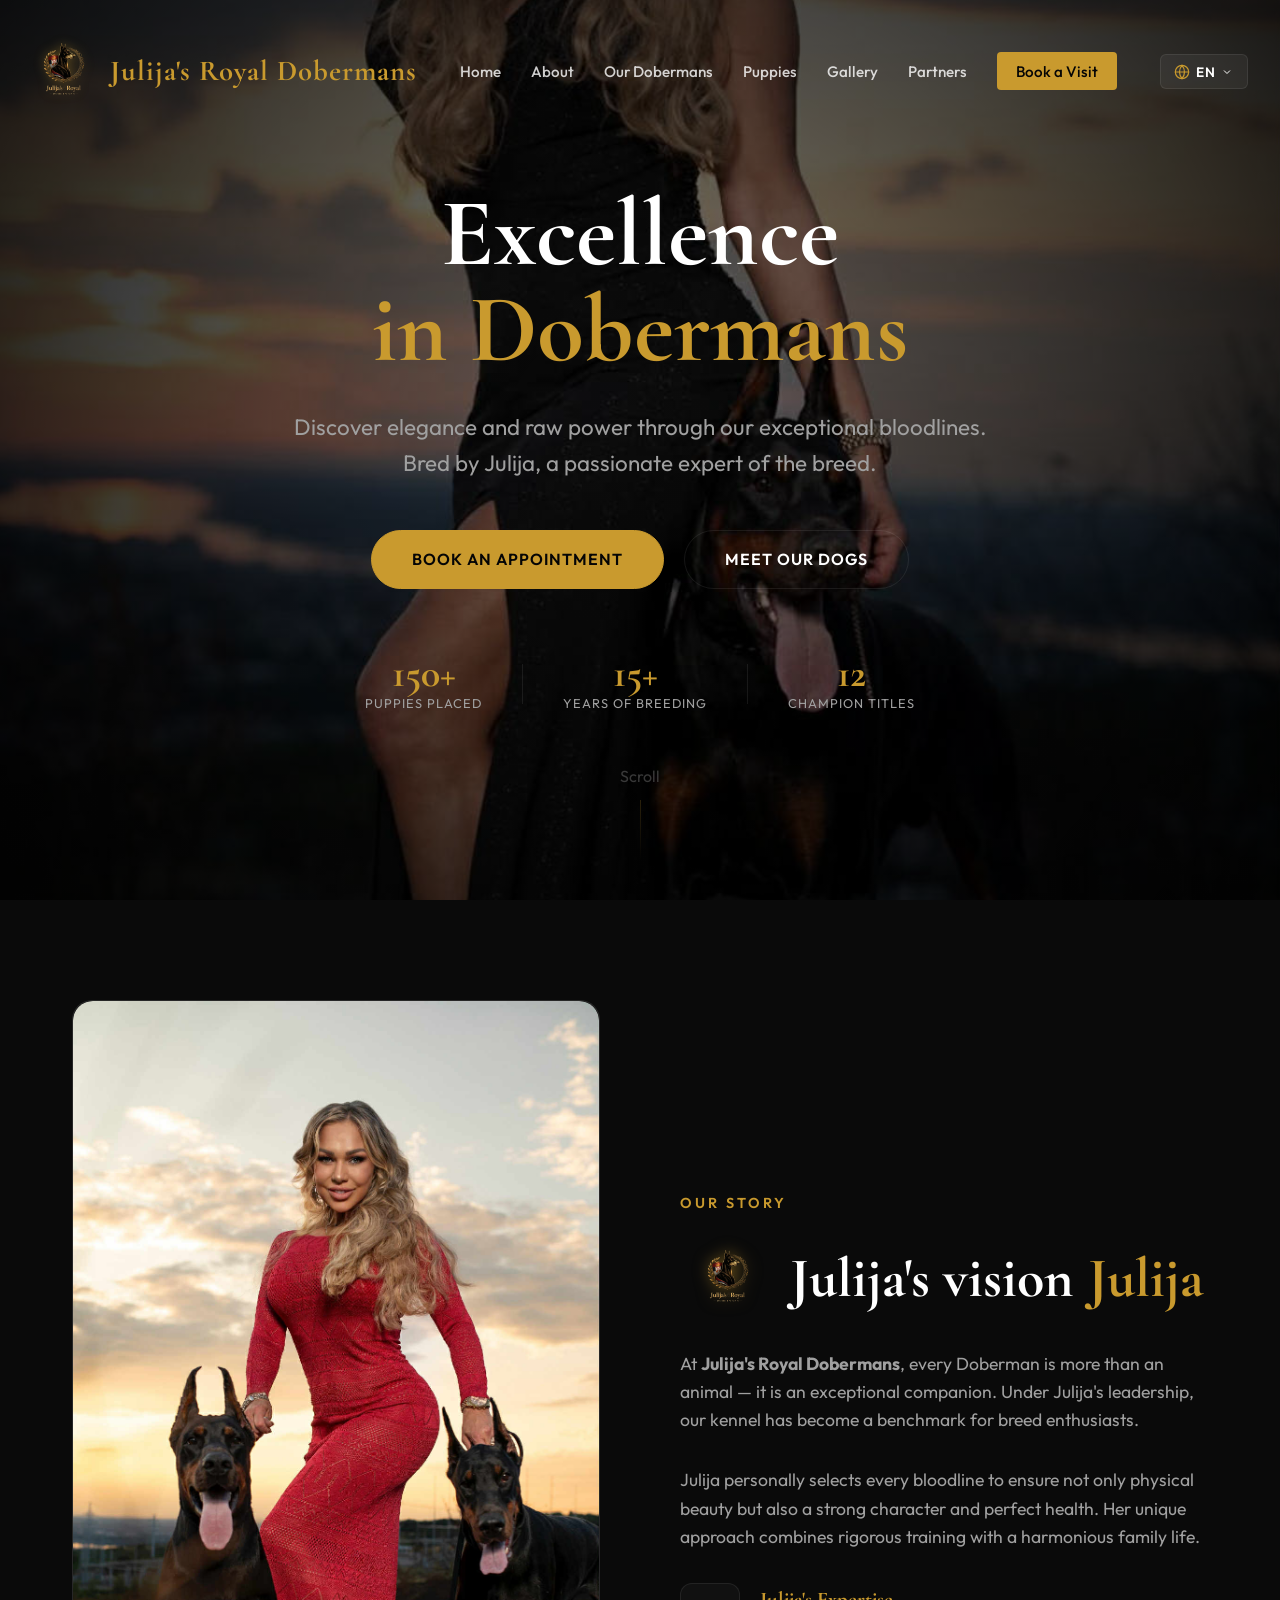
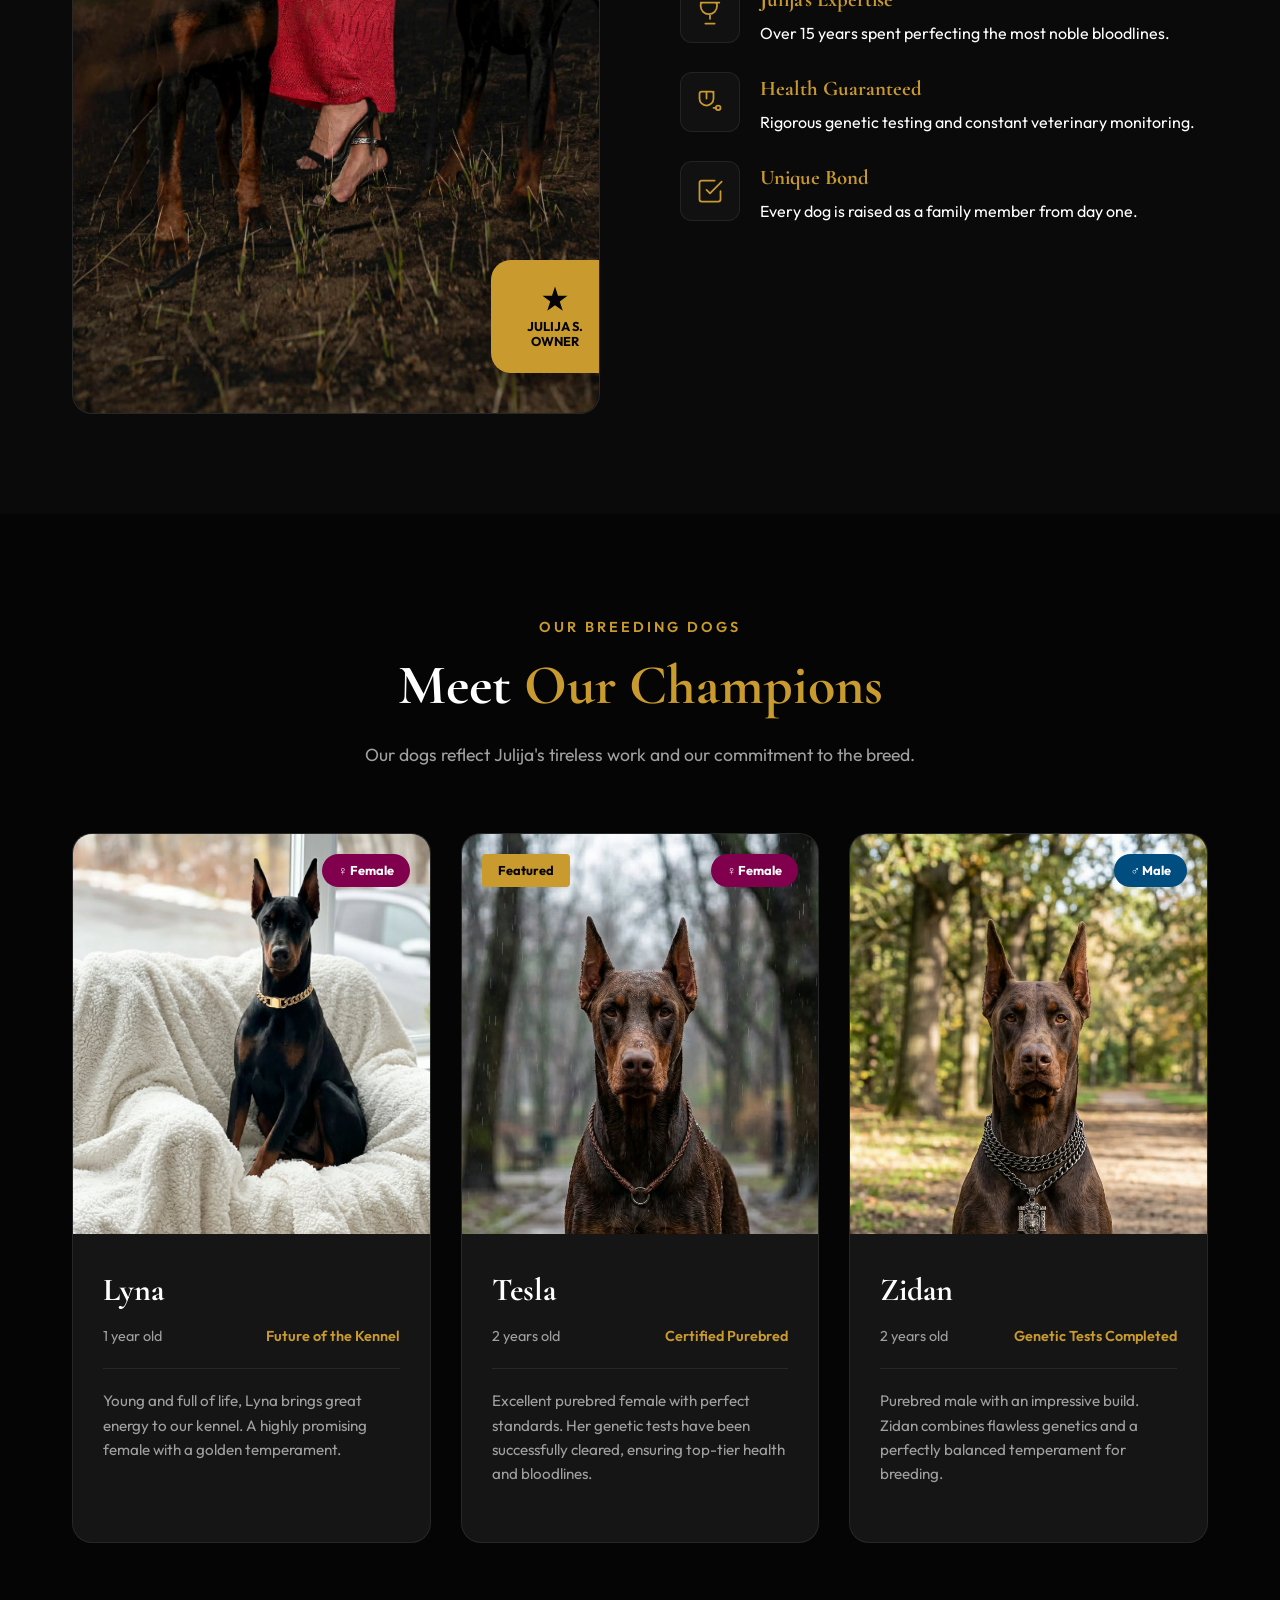
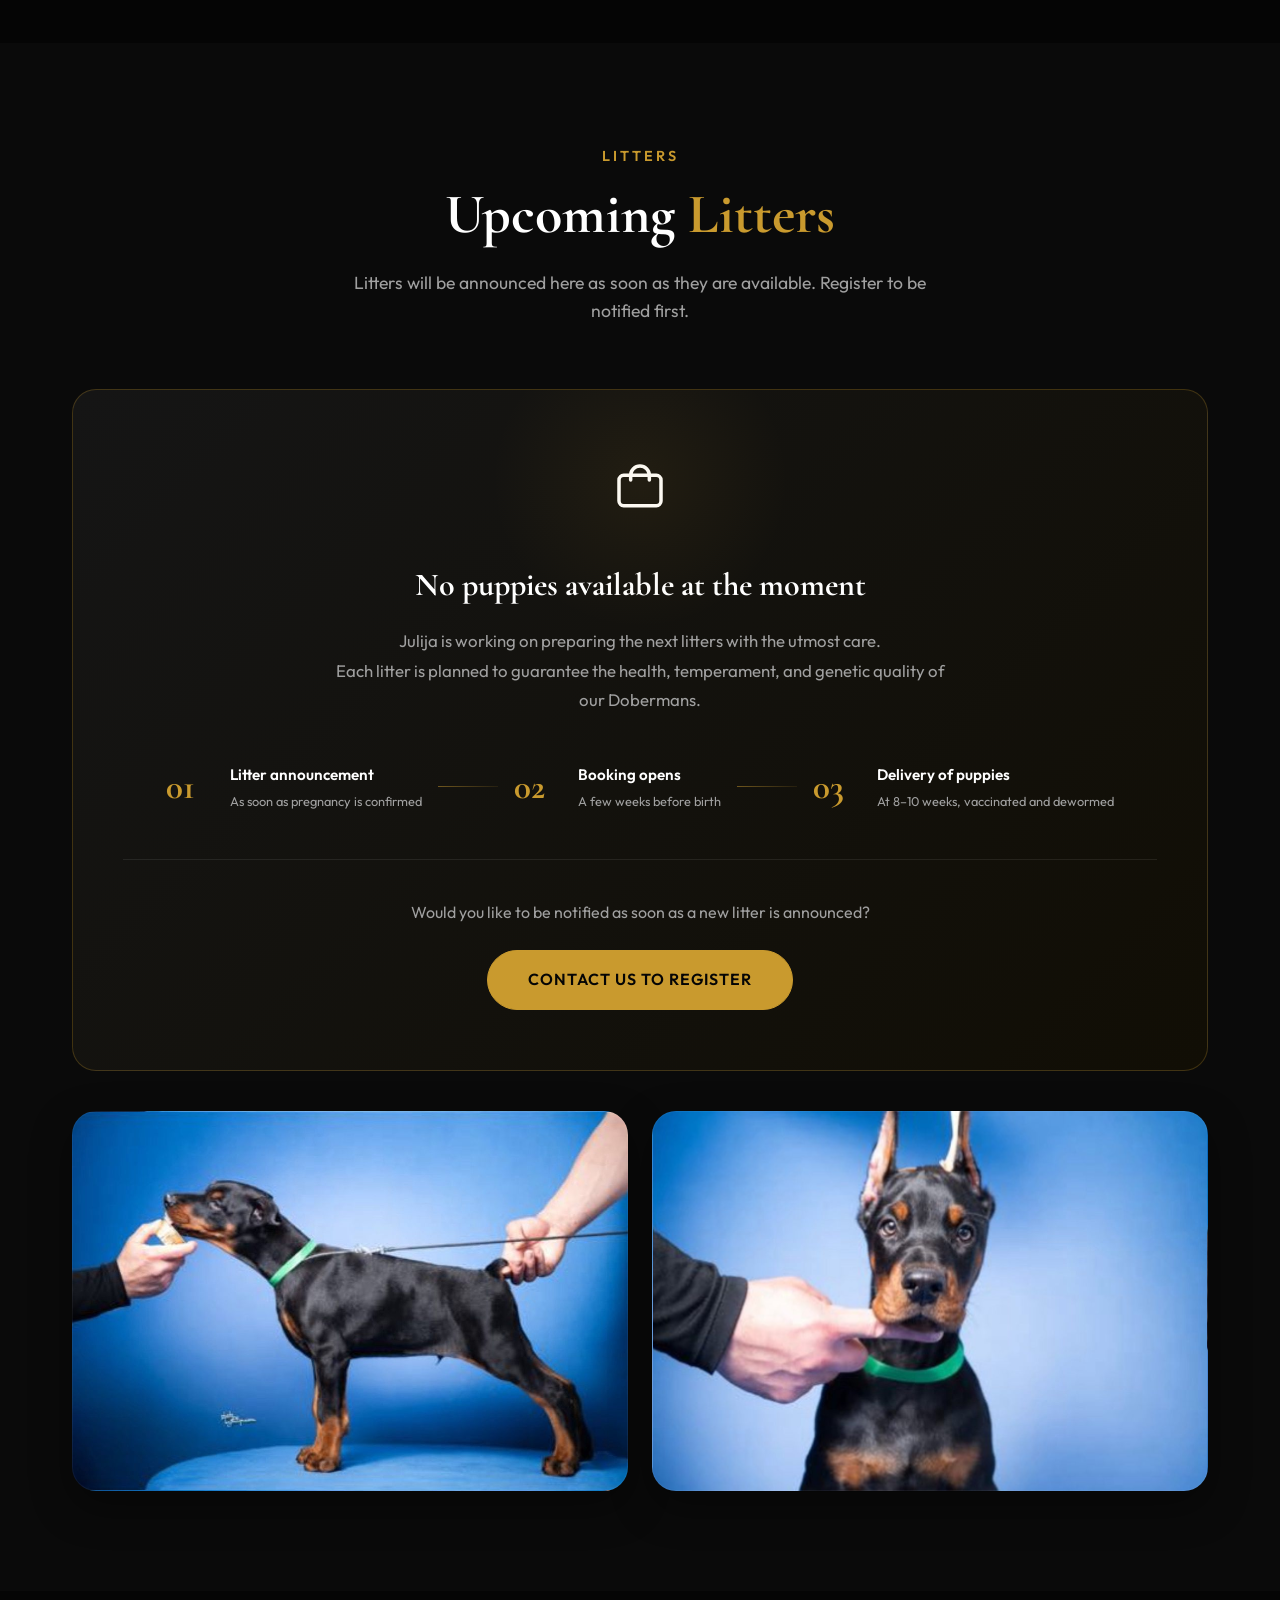
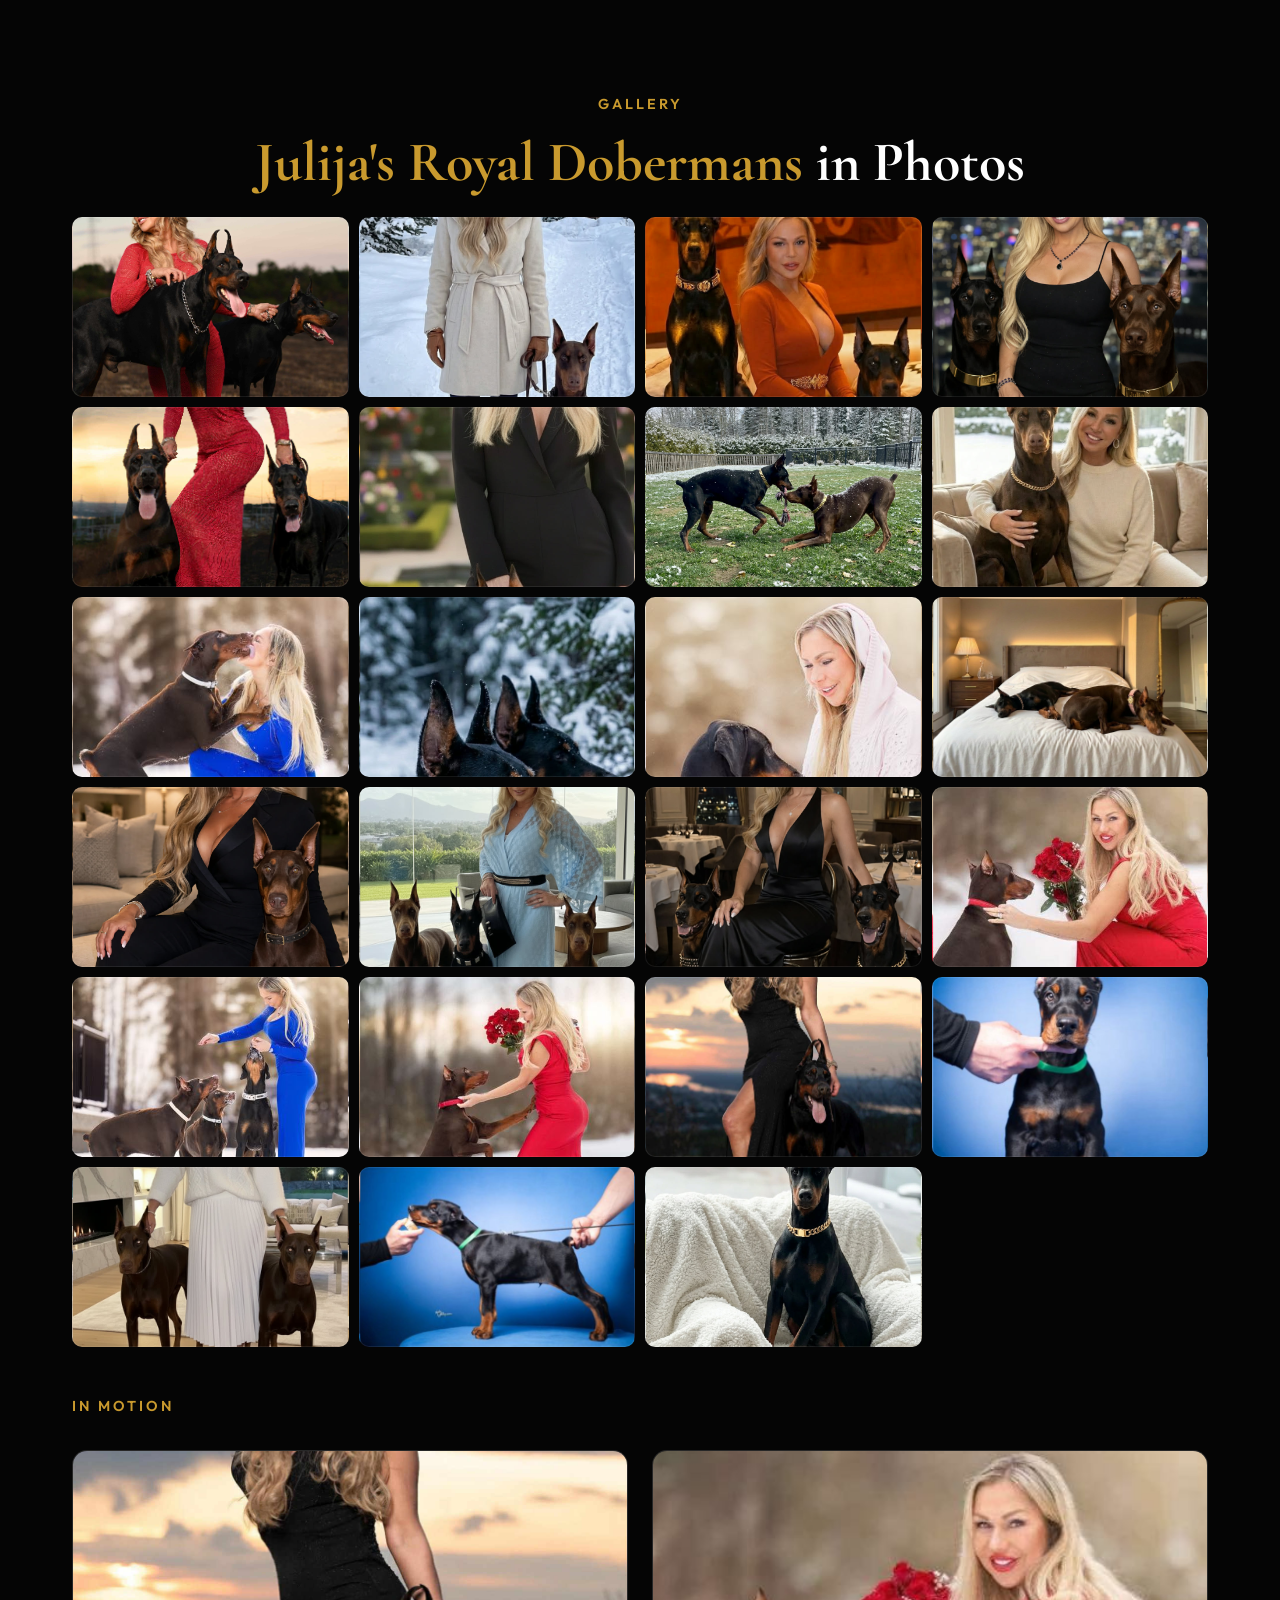
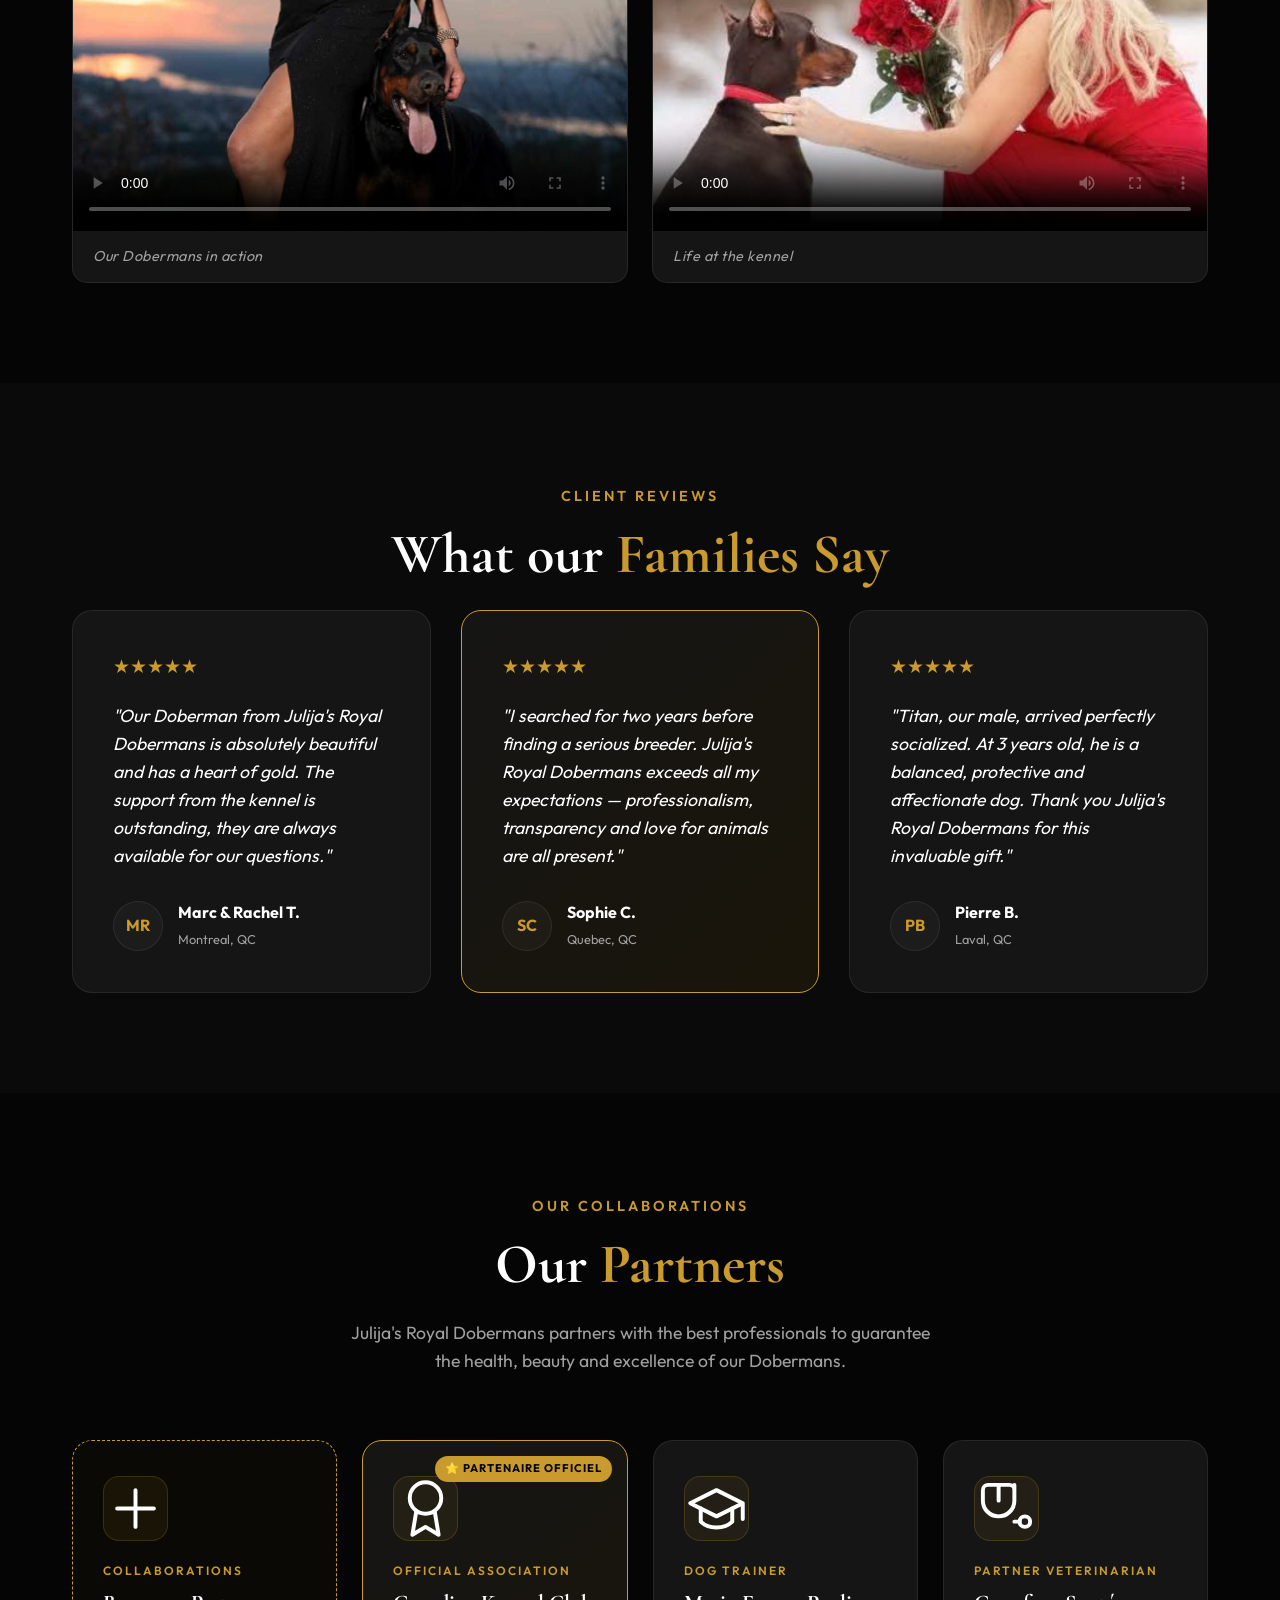
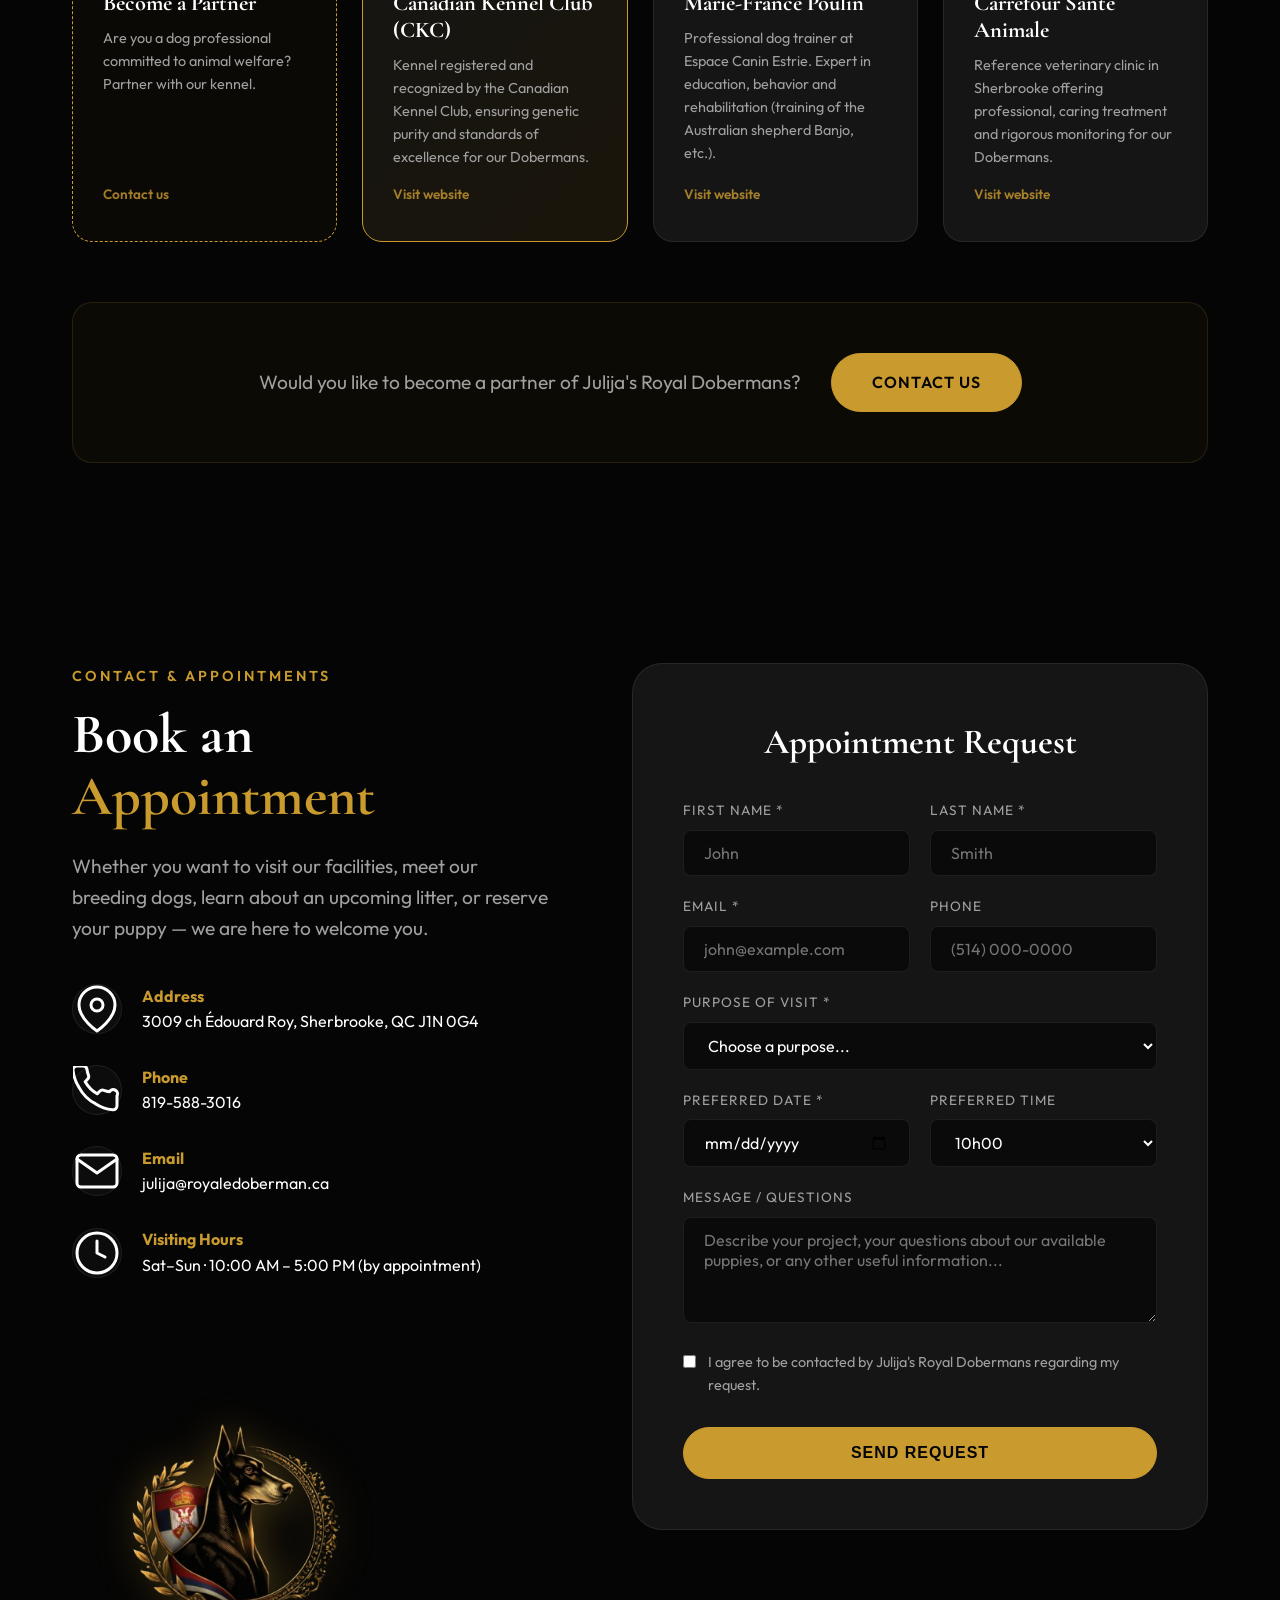
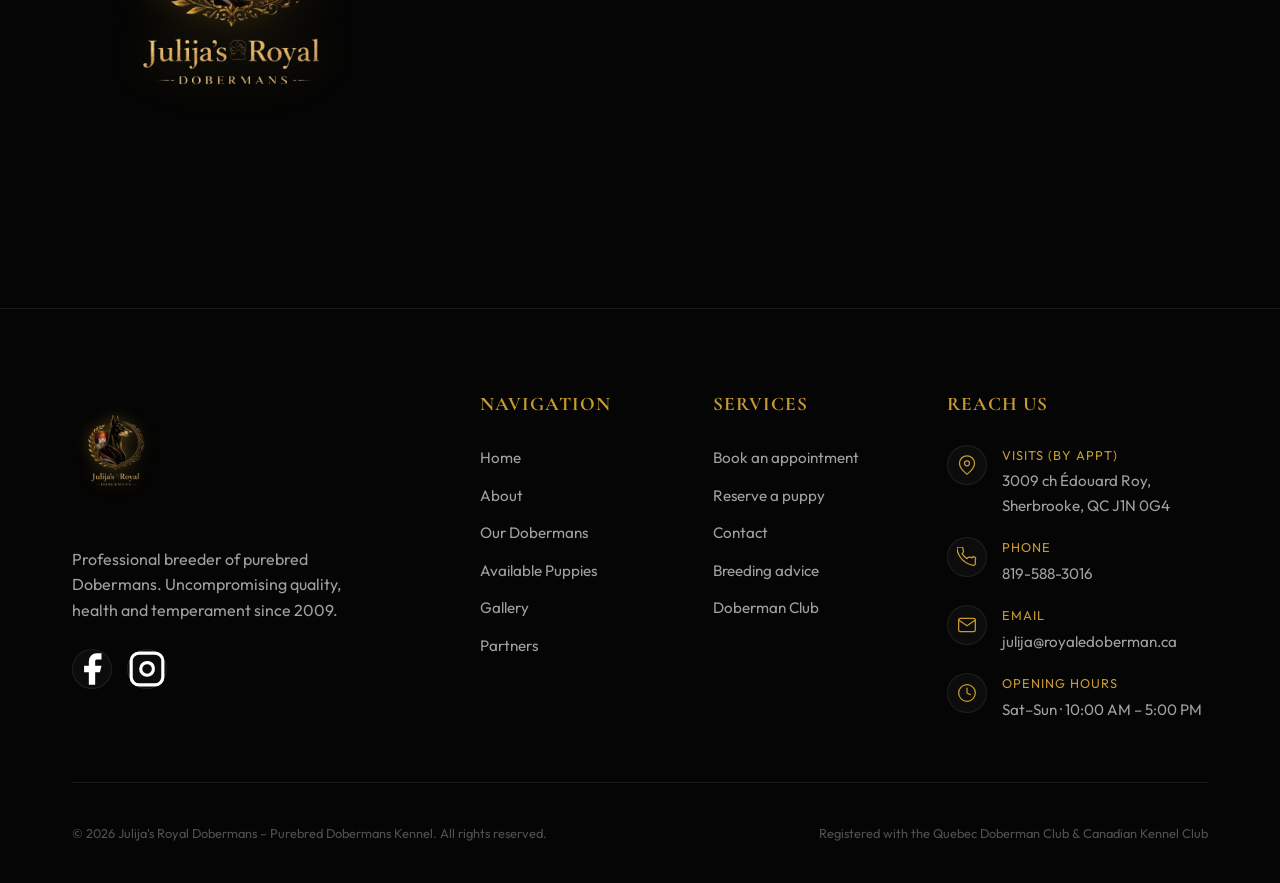
==== commit a415cff0: "Update index.html" ====
--- a/index.html
+++ b/index.html
@@ -7,8 +7,8 @@
     
     <!-- === SEO OPTIMISATION === -->
     <title>Julija's Royal Dobermans – Élevage de Dobermans Pure Race au Québec</title>
-    <meta name="description" content="Julija's Royal Dobermans – Élevage professionnel de Dobermans pure race au Québec (Laurentides). Chiots d'exception, lignées championnes, santé garantie. Prenez rendez-vous !" />
-    <meta name="keywords" content="élevage doberman québec, doberman pure race, chiots doberman europe, éleveur doberman montréal, doberman saint-lin, chien de garde, chiots à vendre" />
+    <meta name="description" content="Julija's Royal Dobermans – Élevage professionnel de Dobermans pure race au Québec (Sherbrooke). Chiots d'exception, lignées championnes, santé garantie. Prenez rendez-vous !" />
+    <meta name="keywords" content="élevage doberman québec, doberman pure race, chiots doberman europe, éleveur doberman montréal, doberman sherbrooke, chien de garde, chiots à vendre" />
     <meta name="author" content="Julija's Royal Dobermans" />
     <meta name="robots" content="index, follow" />
     
@@ -36,16 +36,16 @@
       "description": "Élevage professionnel de Dobermans pure race au Québec, spécialisé dans les lignées européennes de champions.",
       "address": {
         "@type": "PostalAddress",
-        "streetAddress": "123 Chemin des Dobermans",
-        "addressLocality": "Saint-Lin",
+        "streetAddress": "3009 ch Édouard Roy",
+        "addressLocality": "Sherbrooke",
         "addressRegion": "QC",
-        "postalCode": "J5M 1B2",
+        "postalCode": "J1N 0G4",
         "addressCountry": "CA"
       },
-      "telephone": "+15141234567",
-      "email": "info@julijasroyaldobermans.ca",
+      "telephone": "+18195883016",
+      "email": "julija@royaledoberman.ca",
       "url": "https://www.julijasroyaldobermans.ca",
-      "openingHours": "Sa,Su 10:00-17:00",
+      "openingHours": "ByAppointment",
       "priceRange": "$$$"
     }
     </script>
@@ -503,28 +503,28 @@
                             <div class="rdv-contact-icon"><svg viewBox="0 0 24 24" fill="none" stroke="currentColor" stroke-width="1.5" stroke-linecap="round" stroke-linejoin="round"><path d="M21 10c0 7-9 13-9 13S3 17 3 10a9 9 0 0118 0z"/><circle cx="12" cy="10" r="3"/></svg></div>
                             <div>
                                 <strong data-i18n="rdv_address_label">Adresse</strong>
-                                <span>123 Chemin des Dobermans, Saint-Lin, QC J5M 1B2</span>
+                                <span>3009 ch Édouard Roy, Sherbrooke, QC J1N 0G4</span>
                             </div>
                         </div>
                         <div class="rdv-contact-item">
                             <div class="rdv-contact-icon"><svg viewBox="0 0 24 24" fill="none" stroke="currentColor" stroke-width="1.5" stroke-linecap="round" stroke-linejoin="round"><path d="M22 16.92v3a2 2 0 01-2.18 2 19.79 19.79 0 01-8.63-3.07A19.5 19.5 0 013.07 10.8 19.79 19.79 0 01.02 2.18 2 2 0 012 0h3a2 2 0 012 1.72 12.84 12.84 0 00.7 2.81 2 2 0 01-.45 2.11L6.09 7.91a16 16 0 006 6l1.27-1.27a2 2 0 012.11-.45 12.84 12.84 0 002.81.7A2 2 0 0122 14.92v2z"/></svg></div>
                             <div>
                                 <strong data-i18n="rdv_phone_label">Téléphone</strong>
-                                <span><a href="tel:+15141234567">(514) 123-4567</a></span>
+                                <span><a href="tel:+18195883016">819-588-3016</a></span>
                             </div>
                         </div>
                         <div class="rdv-contact-item">
                             <div class="rdv-contact-icon"><svg viewBox="0 0 24 24" fill="none" stroke="currentColor" stroke-width="1.5" stroke-linecap="round" stroke-linejoin="round"><path d="M4 4h16c1.1 0 2 .9 2 2v12c0 1.1-.9 2-2 2H4c-1.1 0-2-.9-2-2V6c0-1.1.9-2 2-2z"/><polyline points="22,6 12,13 2,6"/></svg></div>
                             <div>
                                 <strong data-i18n="rdv_email_label">Courriel</strong>
-                                <span><a href="mailto:info@julijasroyaldobermans.ca">info@julijasroyaldobermans.ca</a></span>
+                                <span><a href="mailto:julija@royaledoberman.ca">julija@royaledoberman.ca</a></span>
                             </div>
                         </div>
                         <div class="rdv-contact-item">
                             <div class="rdv-contact-icon"><svg viewBox="0 0 24 24" fill="none" stroke="currentColor" stroke-width="1.5" stroke-linecap="round" stroke-linejoin="round"><circle cx="12" cy="12" r="10"/><polyline points="12,6 12,12 16,14"/></svg></div>
                             <div>
                                 <strong data-i18n="rdv_hours_label">Heures de visite</strong>
-                                <span data-i18n="rdv_hours_val">Sam–Dim · 10h – 17h (sur rendez-vous)</span>
+                                <span data-i18n="rdv_hours_val">Sur rendez-vous seulement</span>
                             </div>
                         </div>
                     </div>
@@ -666,28 +666,28 @@
                             <div class="contact-icon"><svg viewBox="0 0 24 24" fill="none" stroke="currentColor" stroke-width="1.5" stroke-linecap="round" stroke-linejoin="round"><path d="M21 10c0 7-9 13-9 13S3 17 3 10a9 9 0 0118 0z"/><circle cx="12" cy="10" r="3"/></svg></div>
                             <div class="contact-info">
                                 <span class="contact-label" data-i18n="footer_contact_visit">Visites (Sur RDV)</span>
-                                <span class="contact-value">Saint-Lin, QC J5M 1B2</span>
+                                <span class="contact-value">3009 ch Édouard Roy, Sherbrooke, QC J1N 0G4</span>
                             </div>
                         </li>
                         <li>
                             <div class="contact-icon"><svg viewBox="0 0 24 24" fill="none" stroke="currentColor" stroke-width="1.5" stroke-linecap="round" stroke-linejoin="round"><path d="M22 16.92v3a2 2 0 01-2.18 2 19.79 19.79 0 01-8.63-3.07A19.5 19.5 0 013.07 10.8 19.79 19.79 0 01.02 2.18 2 2 0 012 0h3a2 2 0 012 1.72 12.84 12.84 0 00.7 2.81 2 2 0 01-.45 2.11L6.09 7.91a16 16 0 006 6l1.27-1.27a2 2 0 012.11-.45 12.84 12.84 0 002.81.7A2 2 0 0122 14.92v2z"/></svg></div>
                             <div class="contact-info">
                                 <span class="contact-label" data-i18n="rdv_phone_label">Téléphone</span>
-                                <a href="tel:+15141234567" class="contact-value">(514) 123-4567</a>
+                                <a href="tel:+18195883016" class="contact-value">819-588-3016</a>
                             </div>
                         </li>
                         <li>
                             <div class="contact-icon"><svg viewBox="0 0 24 24" fill="none" stroke="currentColor" stroke-width="1.5" stroke-linecap="round" stroke-linejoin="round"><path d="M4 4h16c1.1 0 2 .9 2 2v12c0 1.1-.9 2-2 2H4c-1.1 0-2-.9-2-2V6c0-1.1.9-2 2-2z"/><polyline points="22,6 12,13 2,6"/></svg></div>
                             <div class="contact-info">
                                 <span class="contact-label" data-i18n="rdv_email_label">Courriel</span>
-                                <a href="mailto:info@julijasroyaldobermans.ca" class="contact-value">info@julijasroyaldobermans.ca</a>
+                                <a href="mailto:julija@royaledoberman.ca" class="contact-value">julija@royaledoberman.ca</a>
                             </div>
                         </li>
                         <li>
                             <div class="contact-icon"><svg viewBox="0 0 24 24" fill="none" stroke="currentColor" stroke-width="1.5" stroke-linecap="round" stroke-linejoin="round"><circle cx="12" cy="12" r="10"/><polyline points="12,6 12,12 16,14"/></svg></div>
                             <div class="contact-info">
                                 <span class="contact-label" data-i18n="footer_contact_hours">Heures d'ouverture</span>
-                                <span class="contact-value" data-i18n="footer_contact_hours_val">Sam–Dim · 10h – 17h</span>
+                                <span class="contact-value" data-i18n="footer_contact_hours_val">Sur rendez-vous seulement</span>
                             </div>
                         </li>
                     </ul>
@@ -703,4 +703,4 @@
     <script src="script.js"></script>
 </body>
 
-</html>+</html>
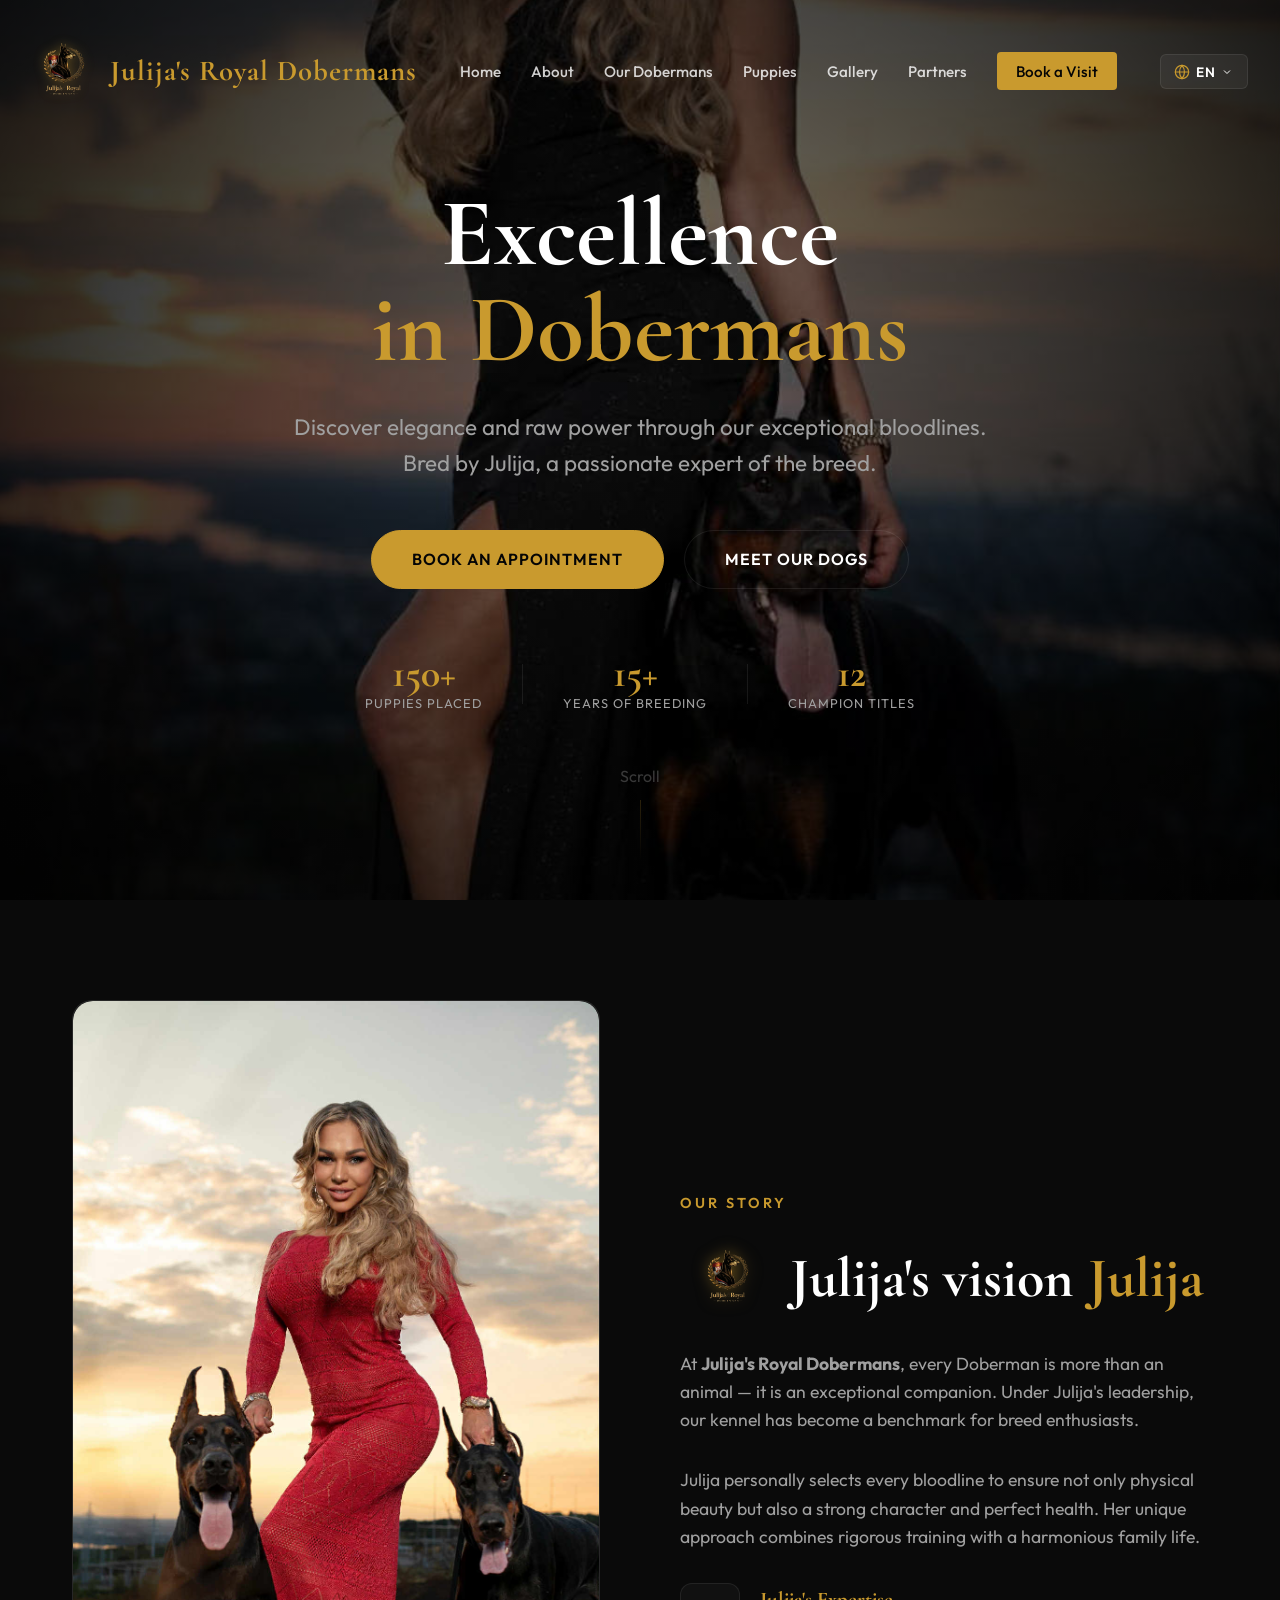
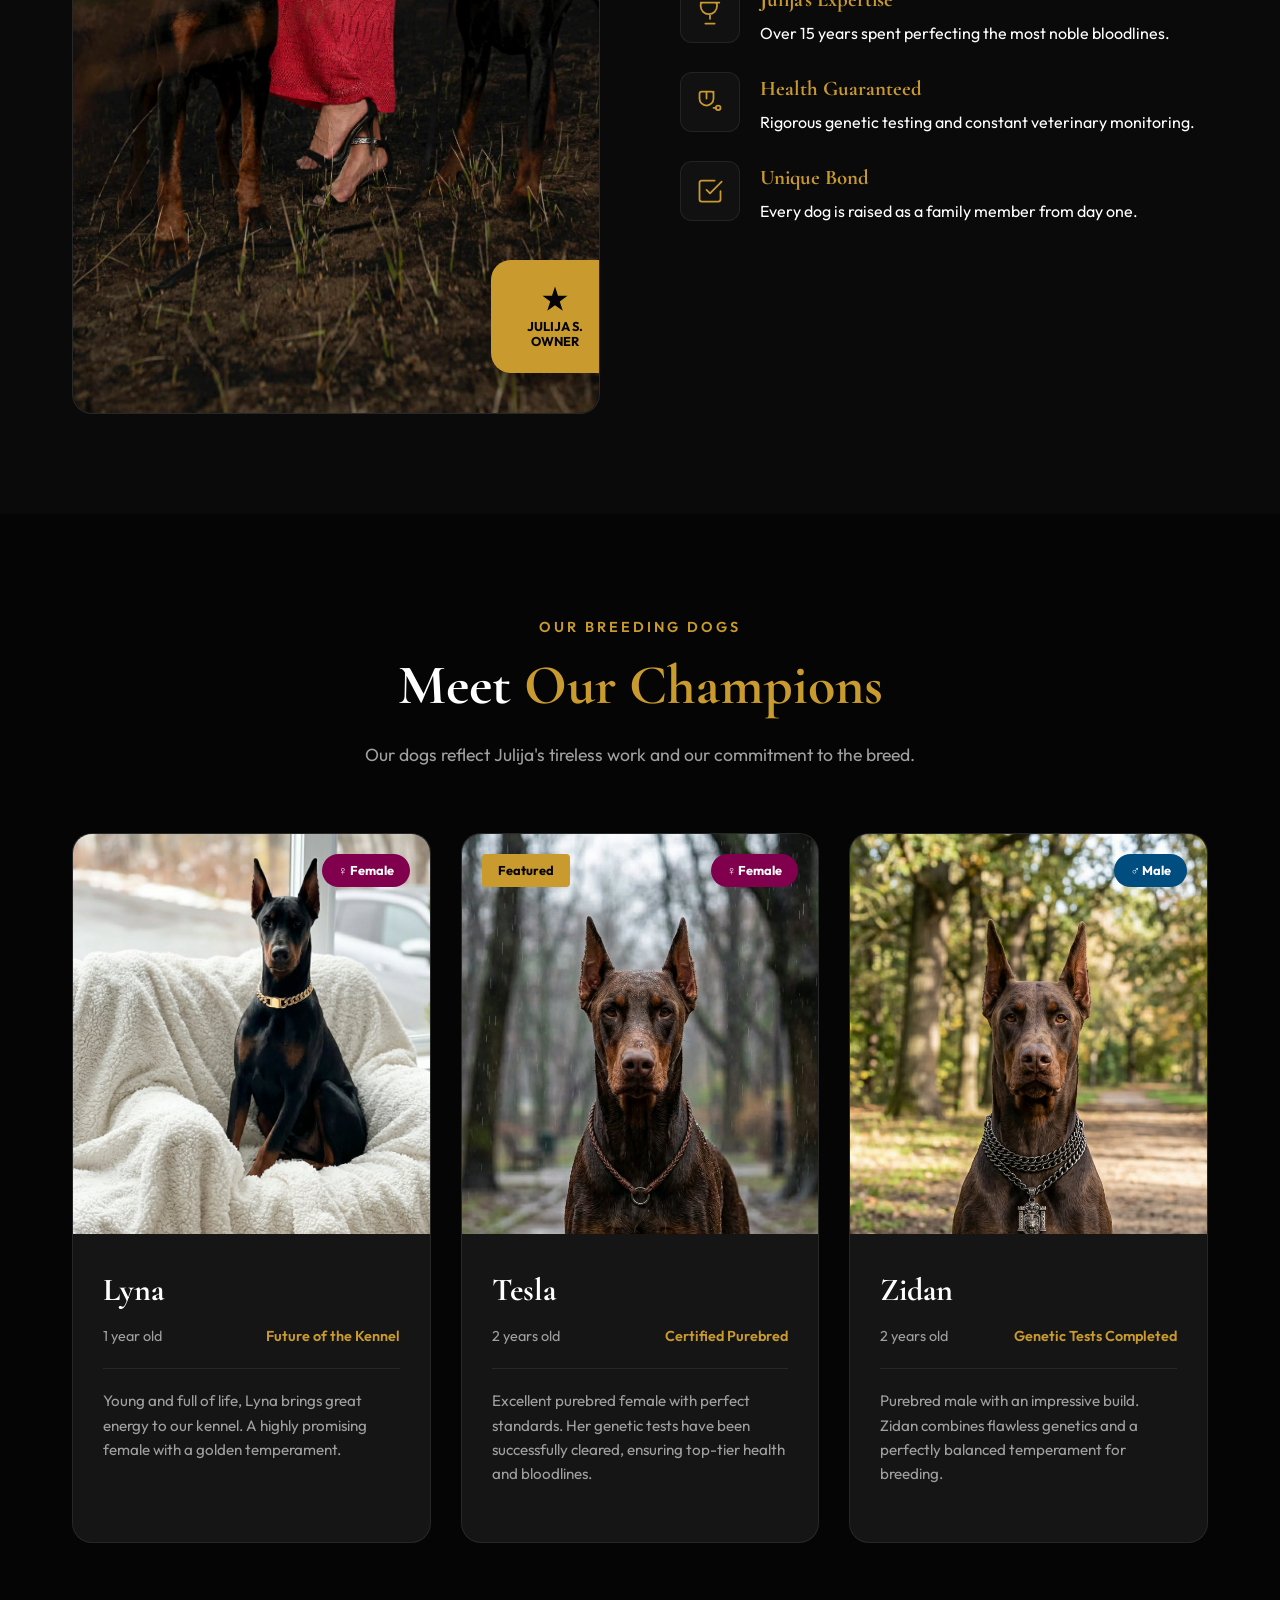
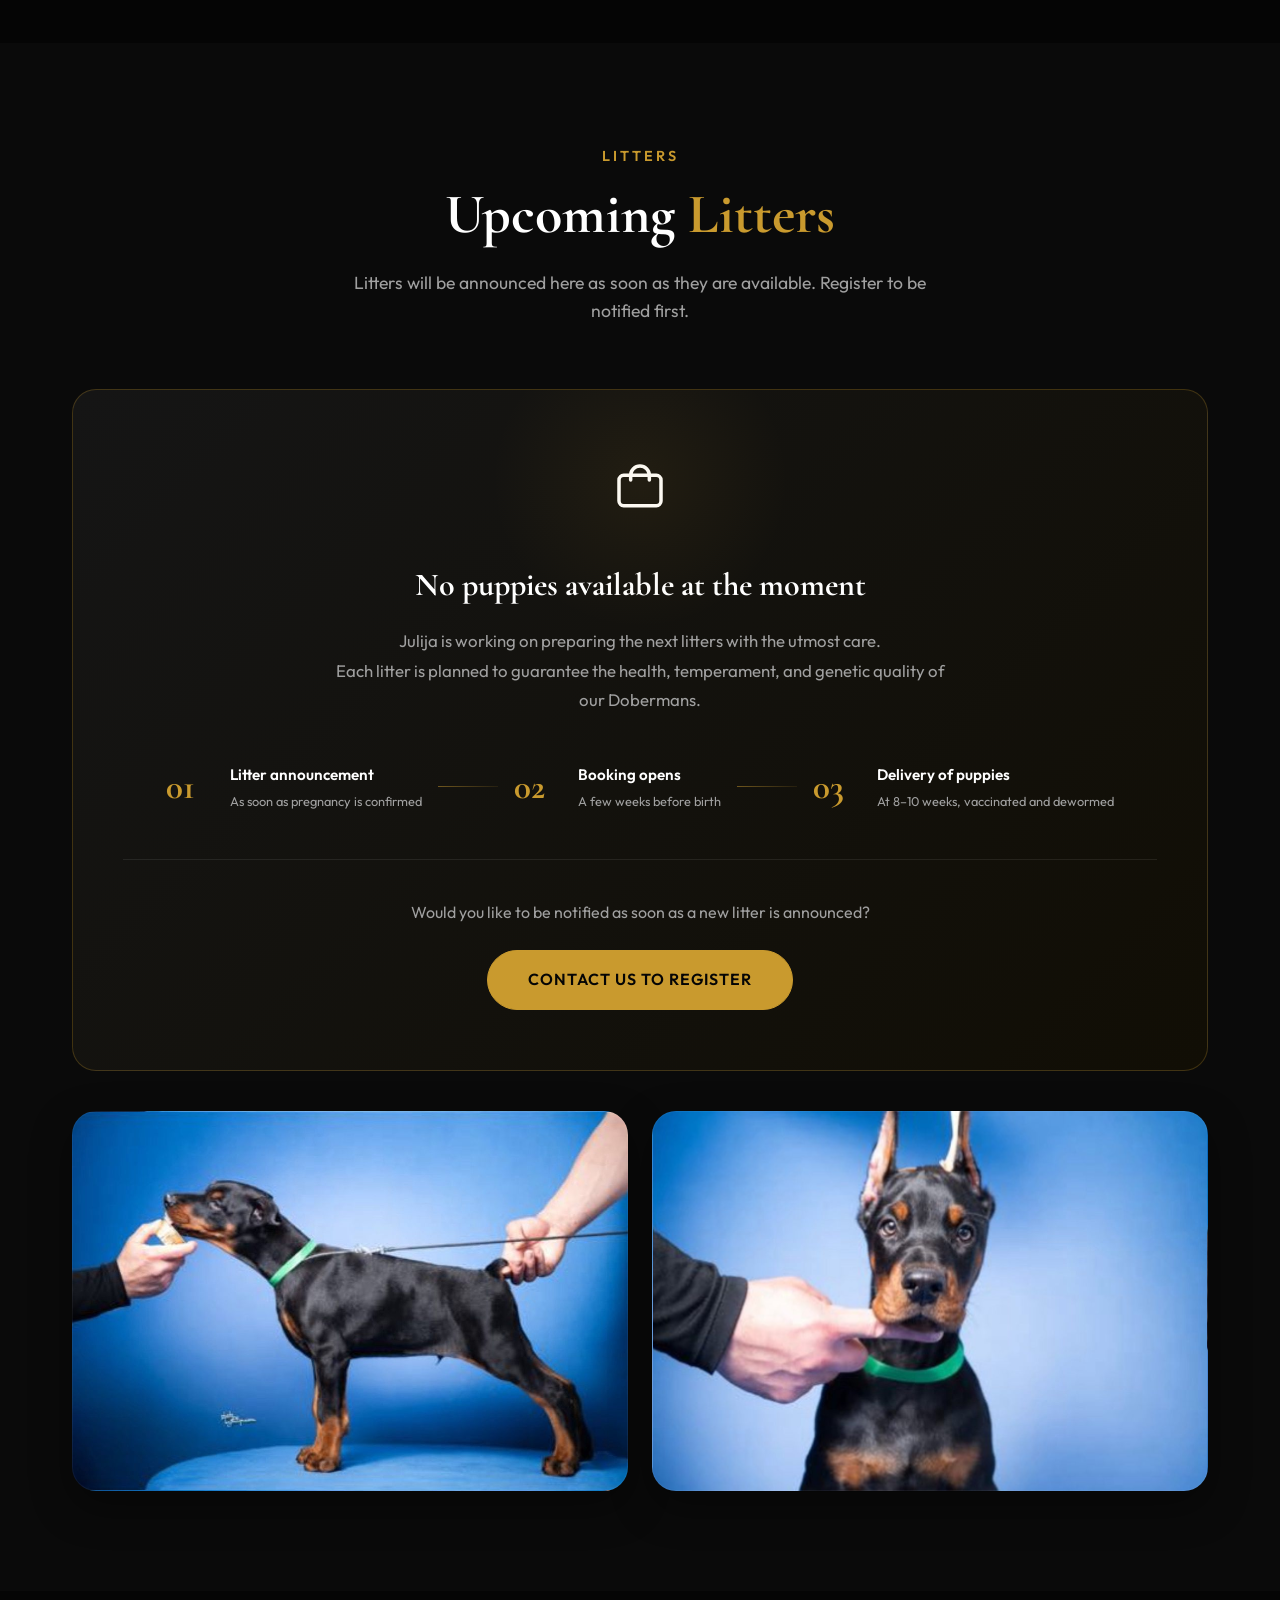
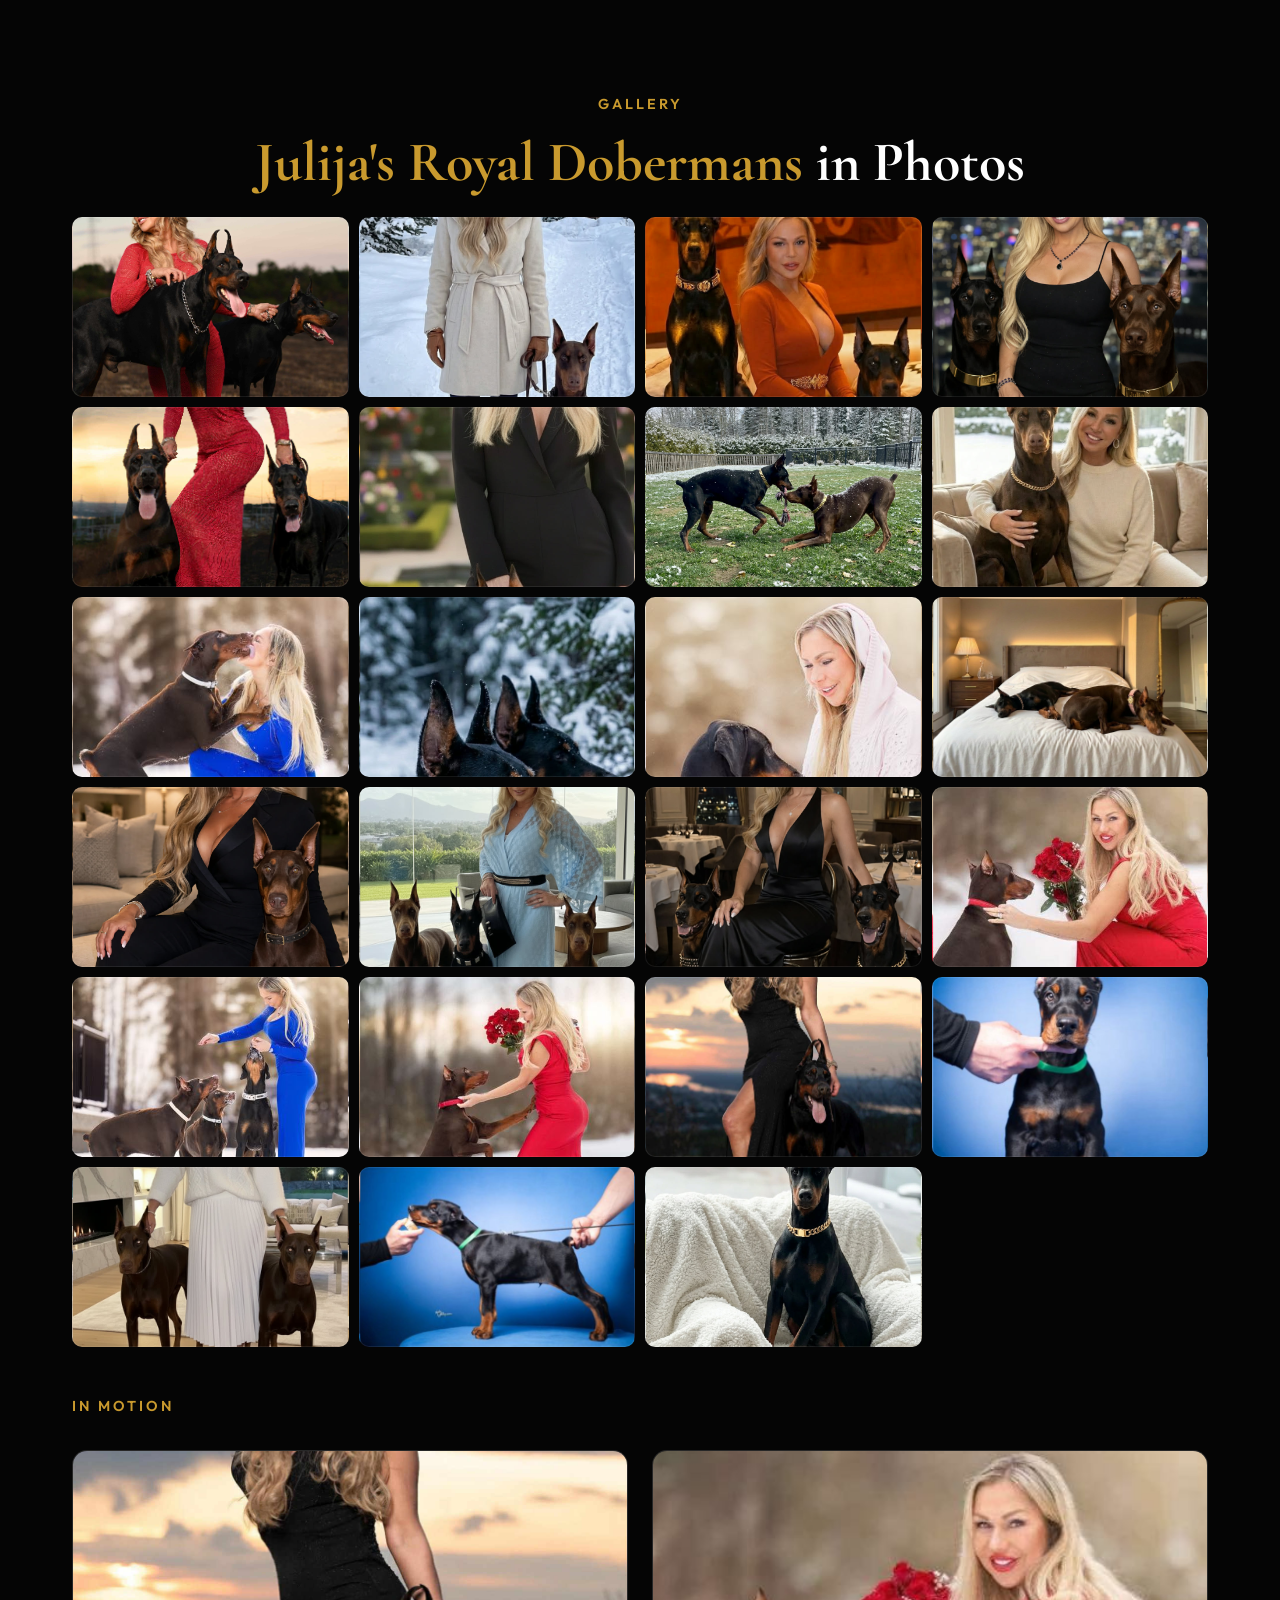
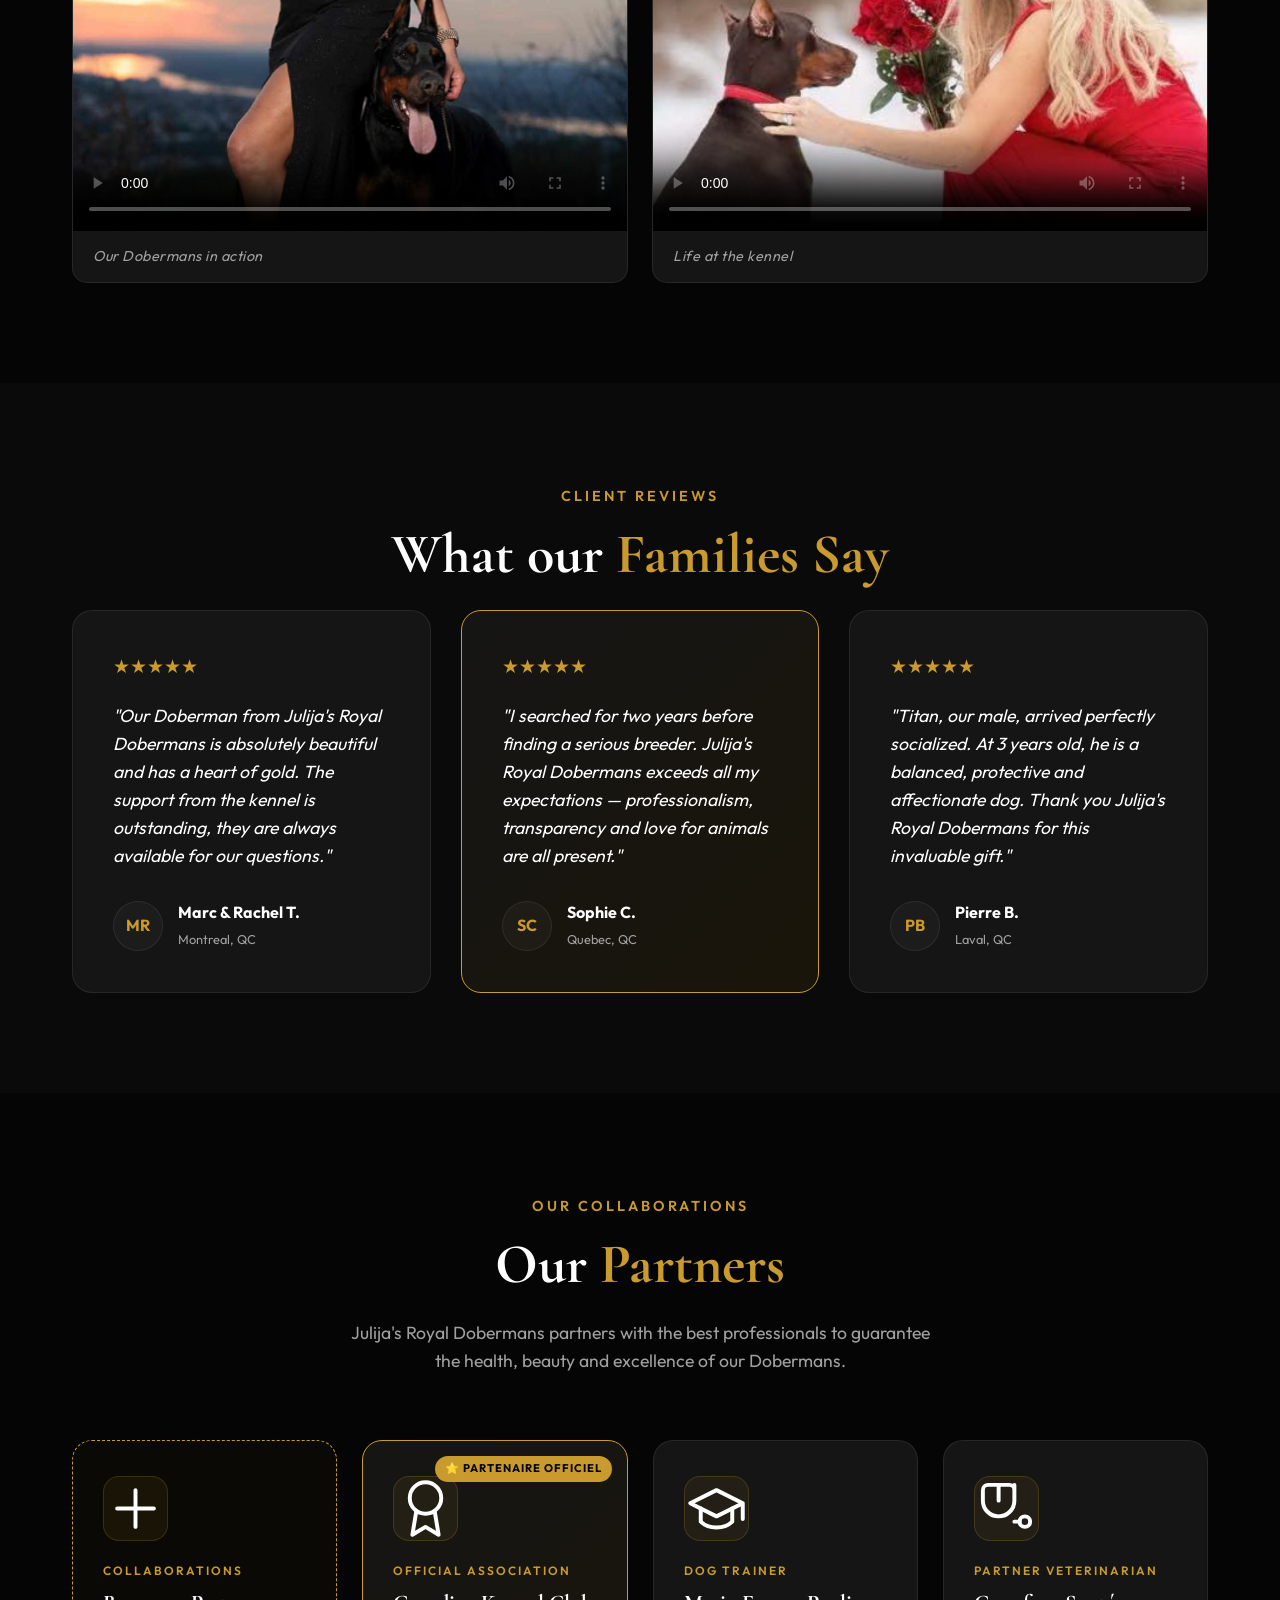
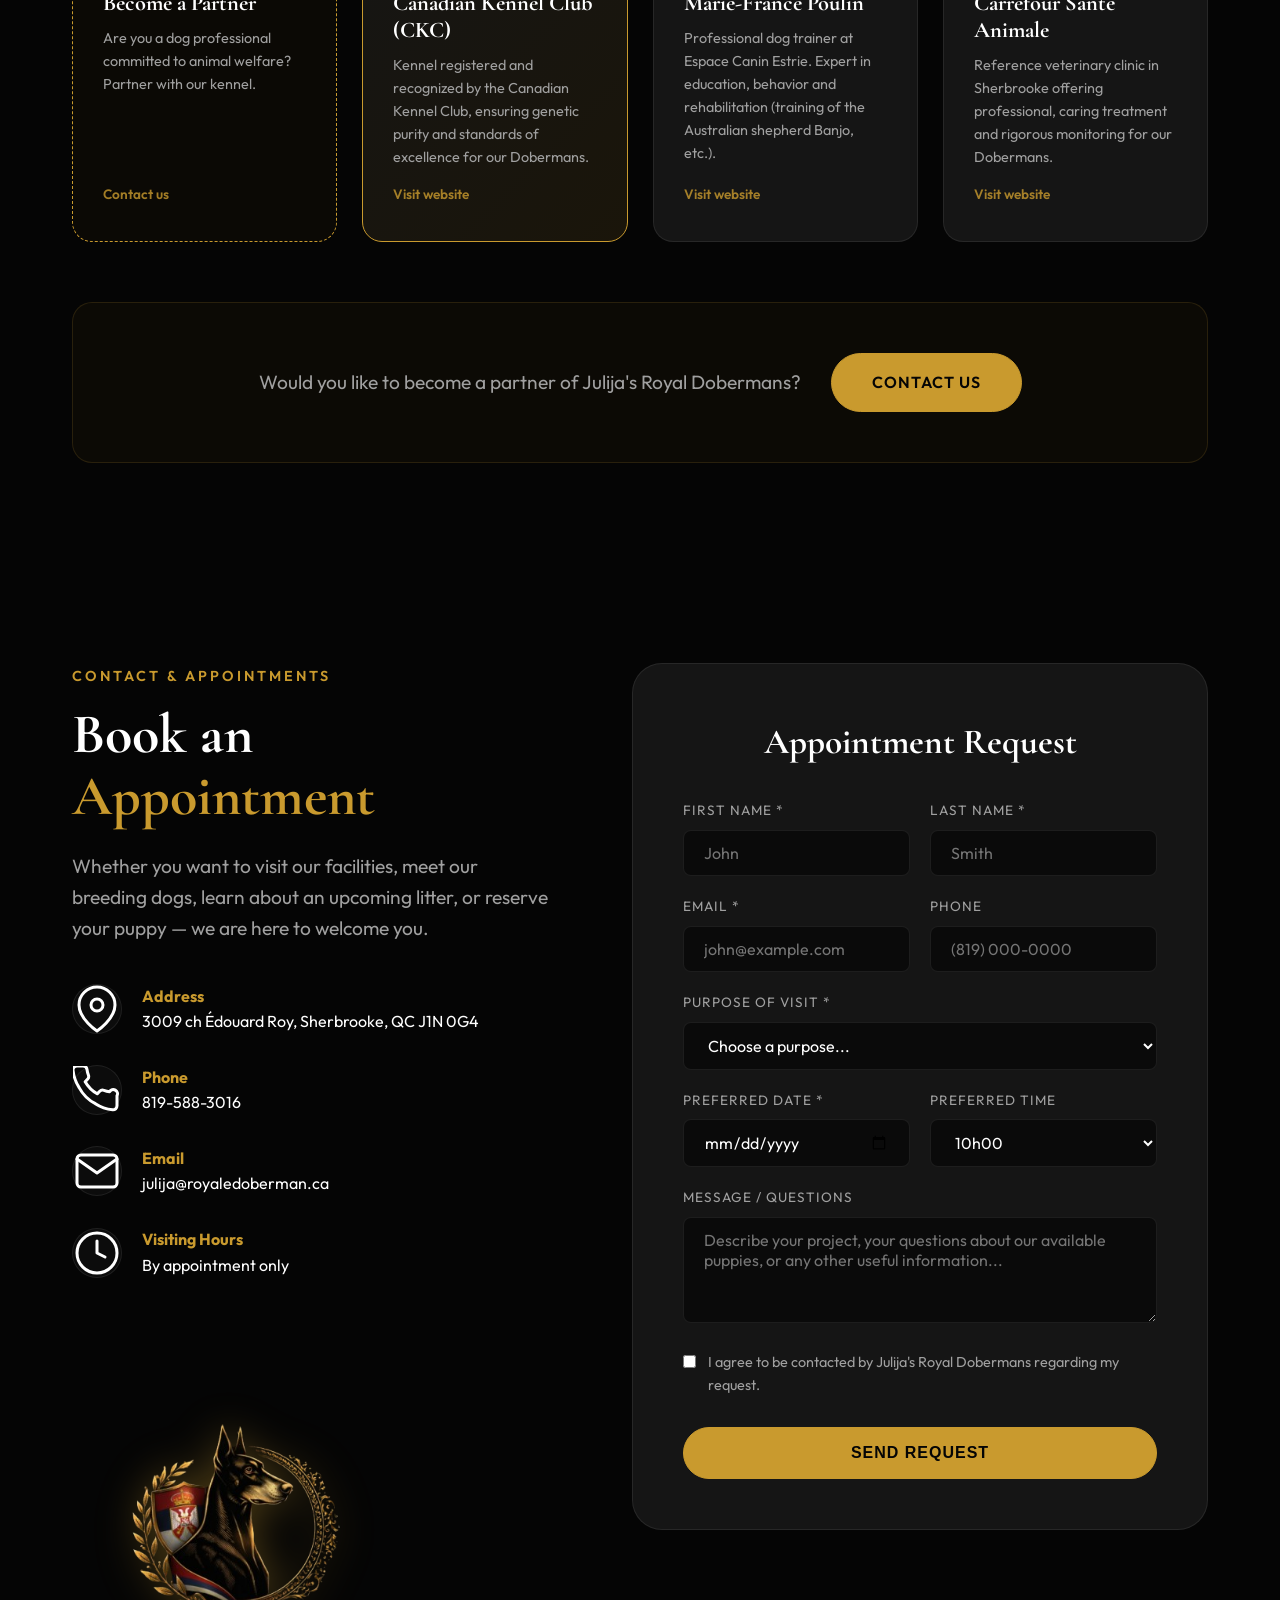
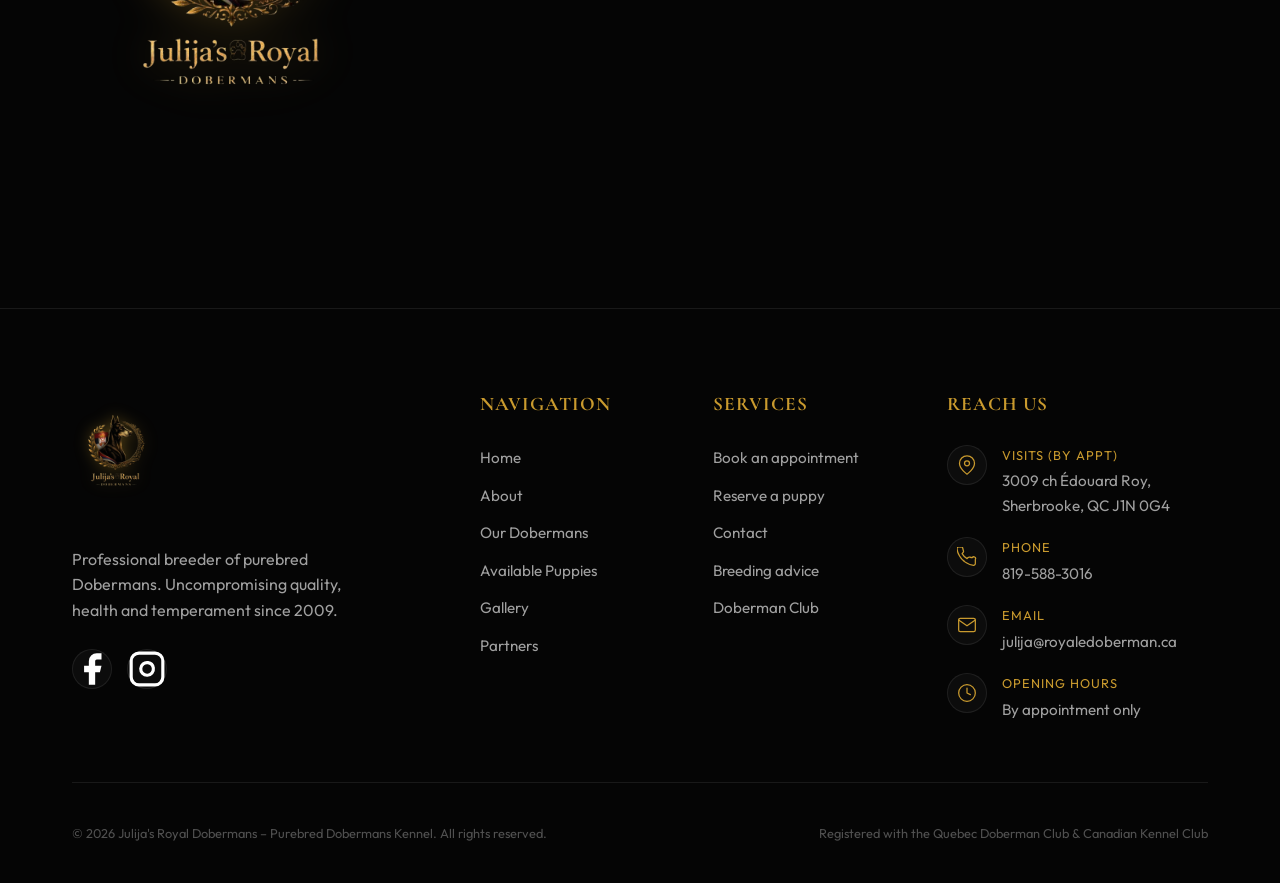
==== commit 7da80675: "Add files via upload" ====
--- a/index.html
+++ b/index.html
@@ -703,4 +703,4 @@
     <script src="script.js"></script>
 </body>
 
-</html>
+</html>
